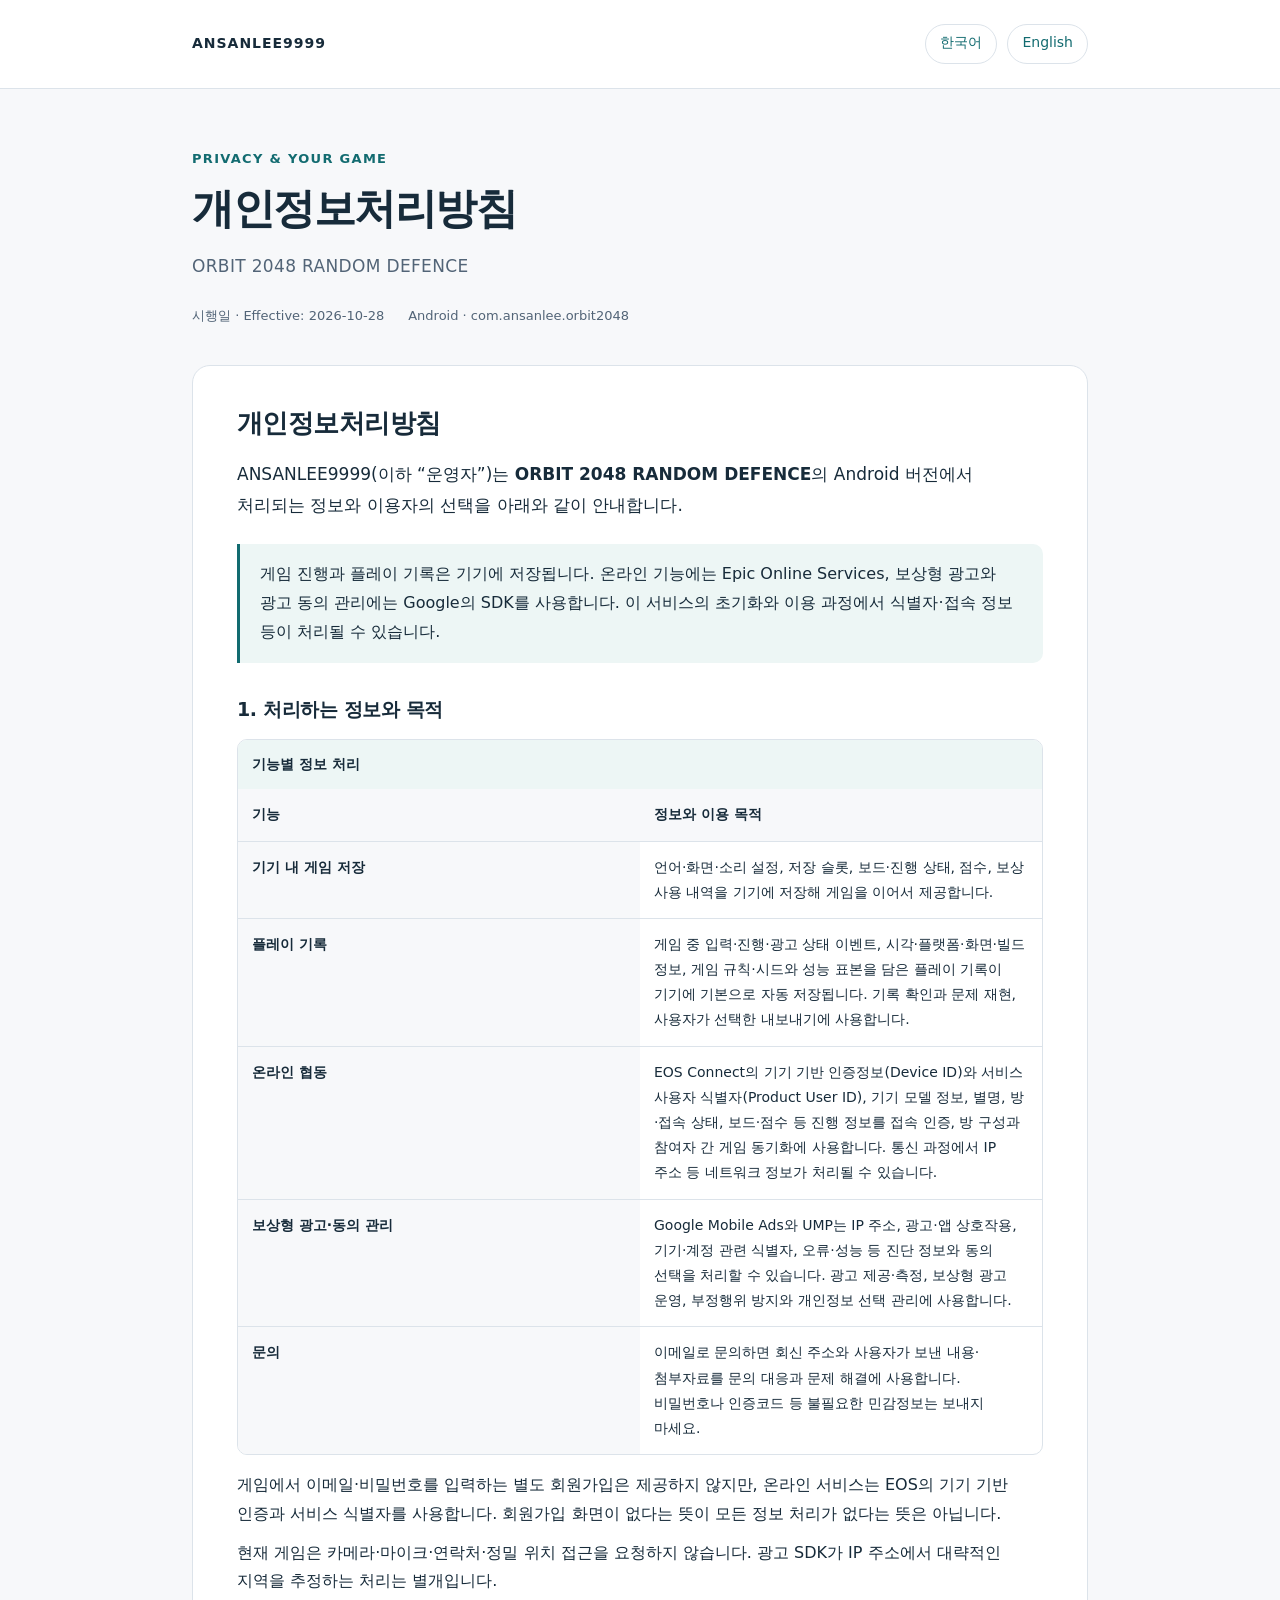
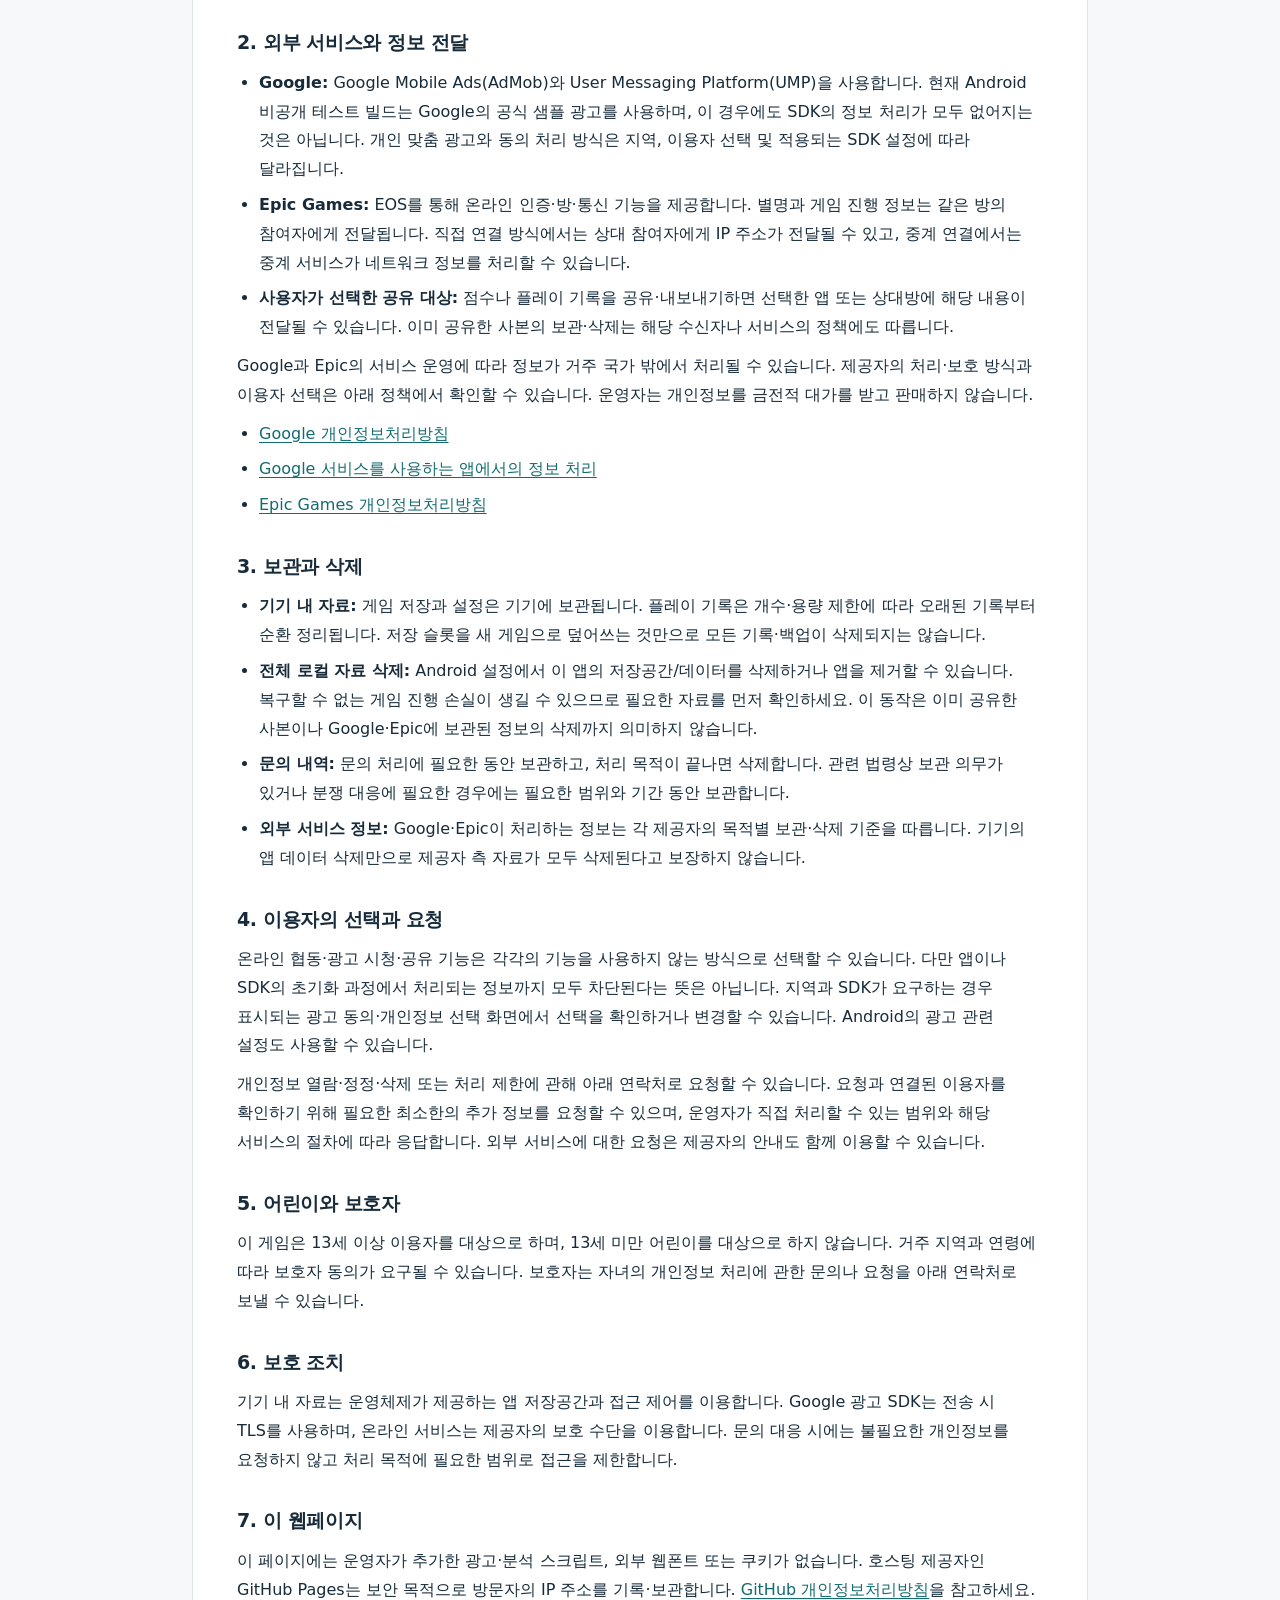
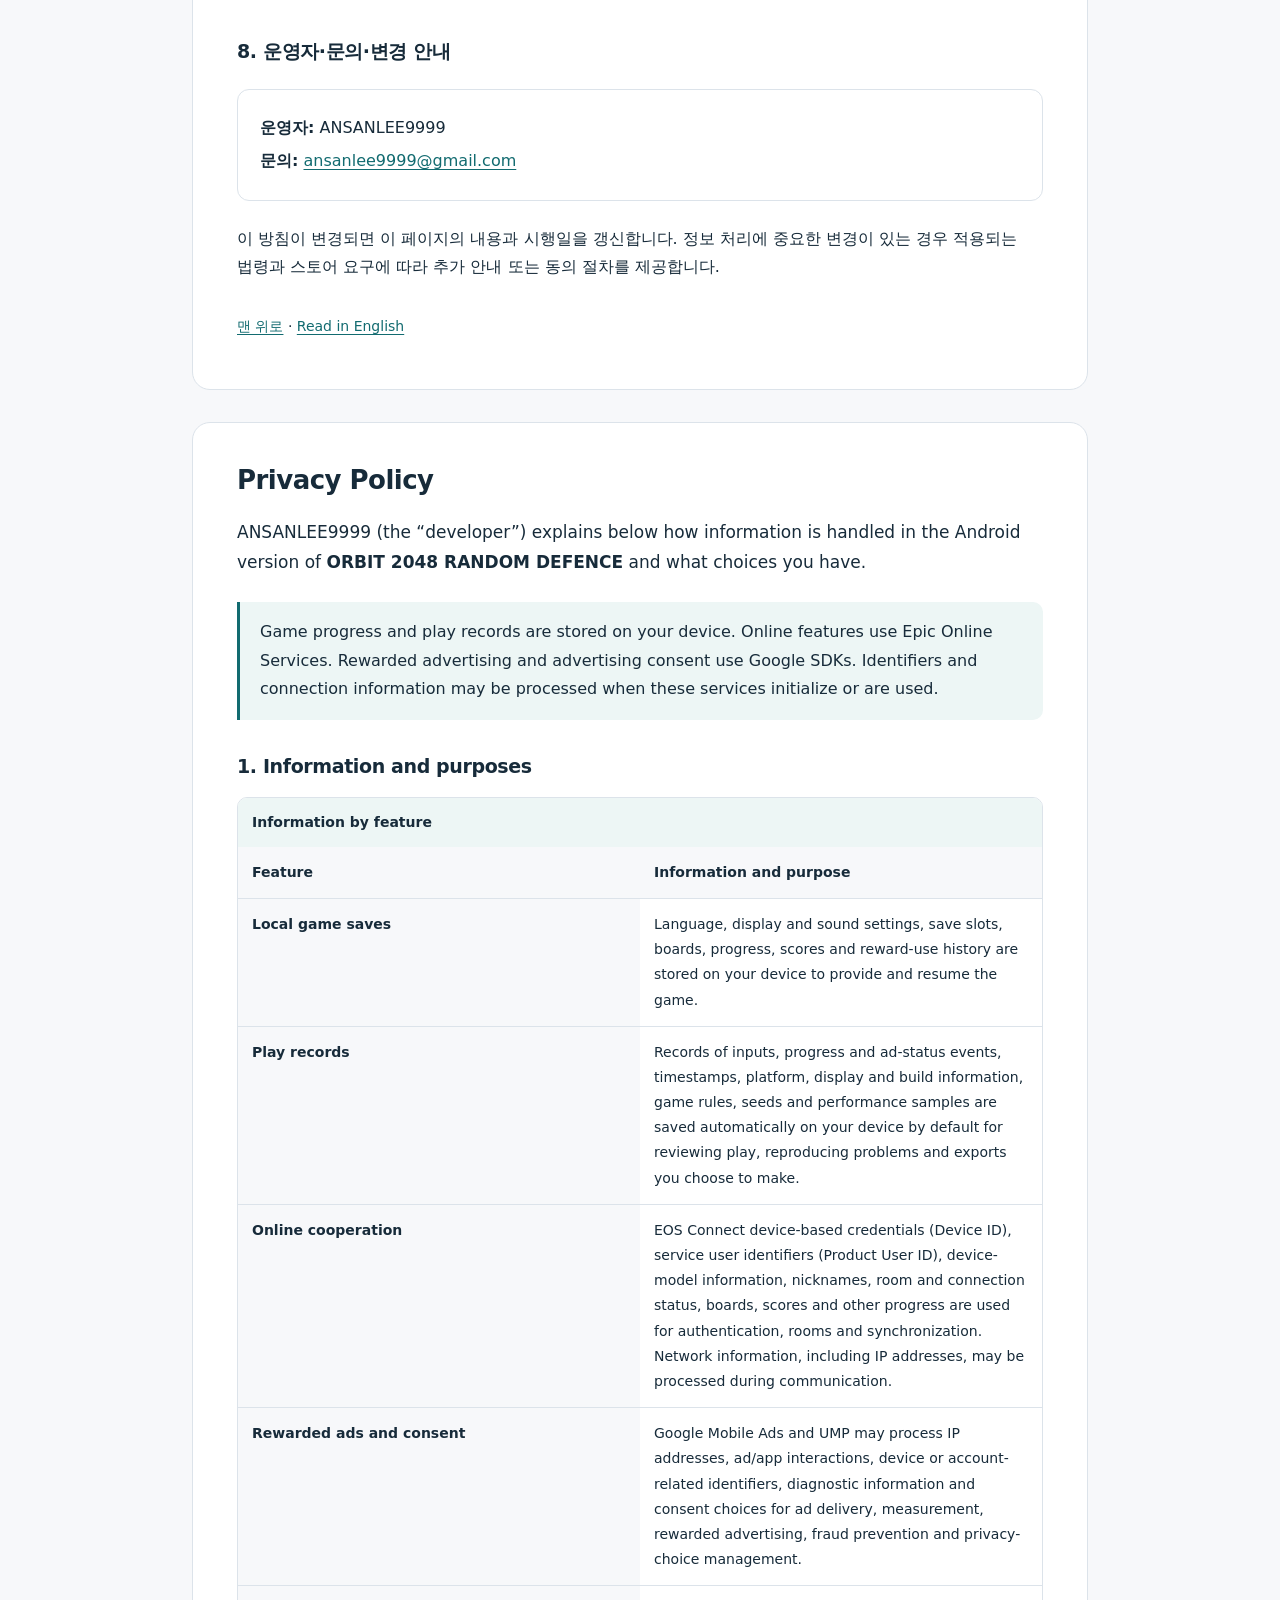
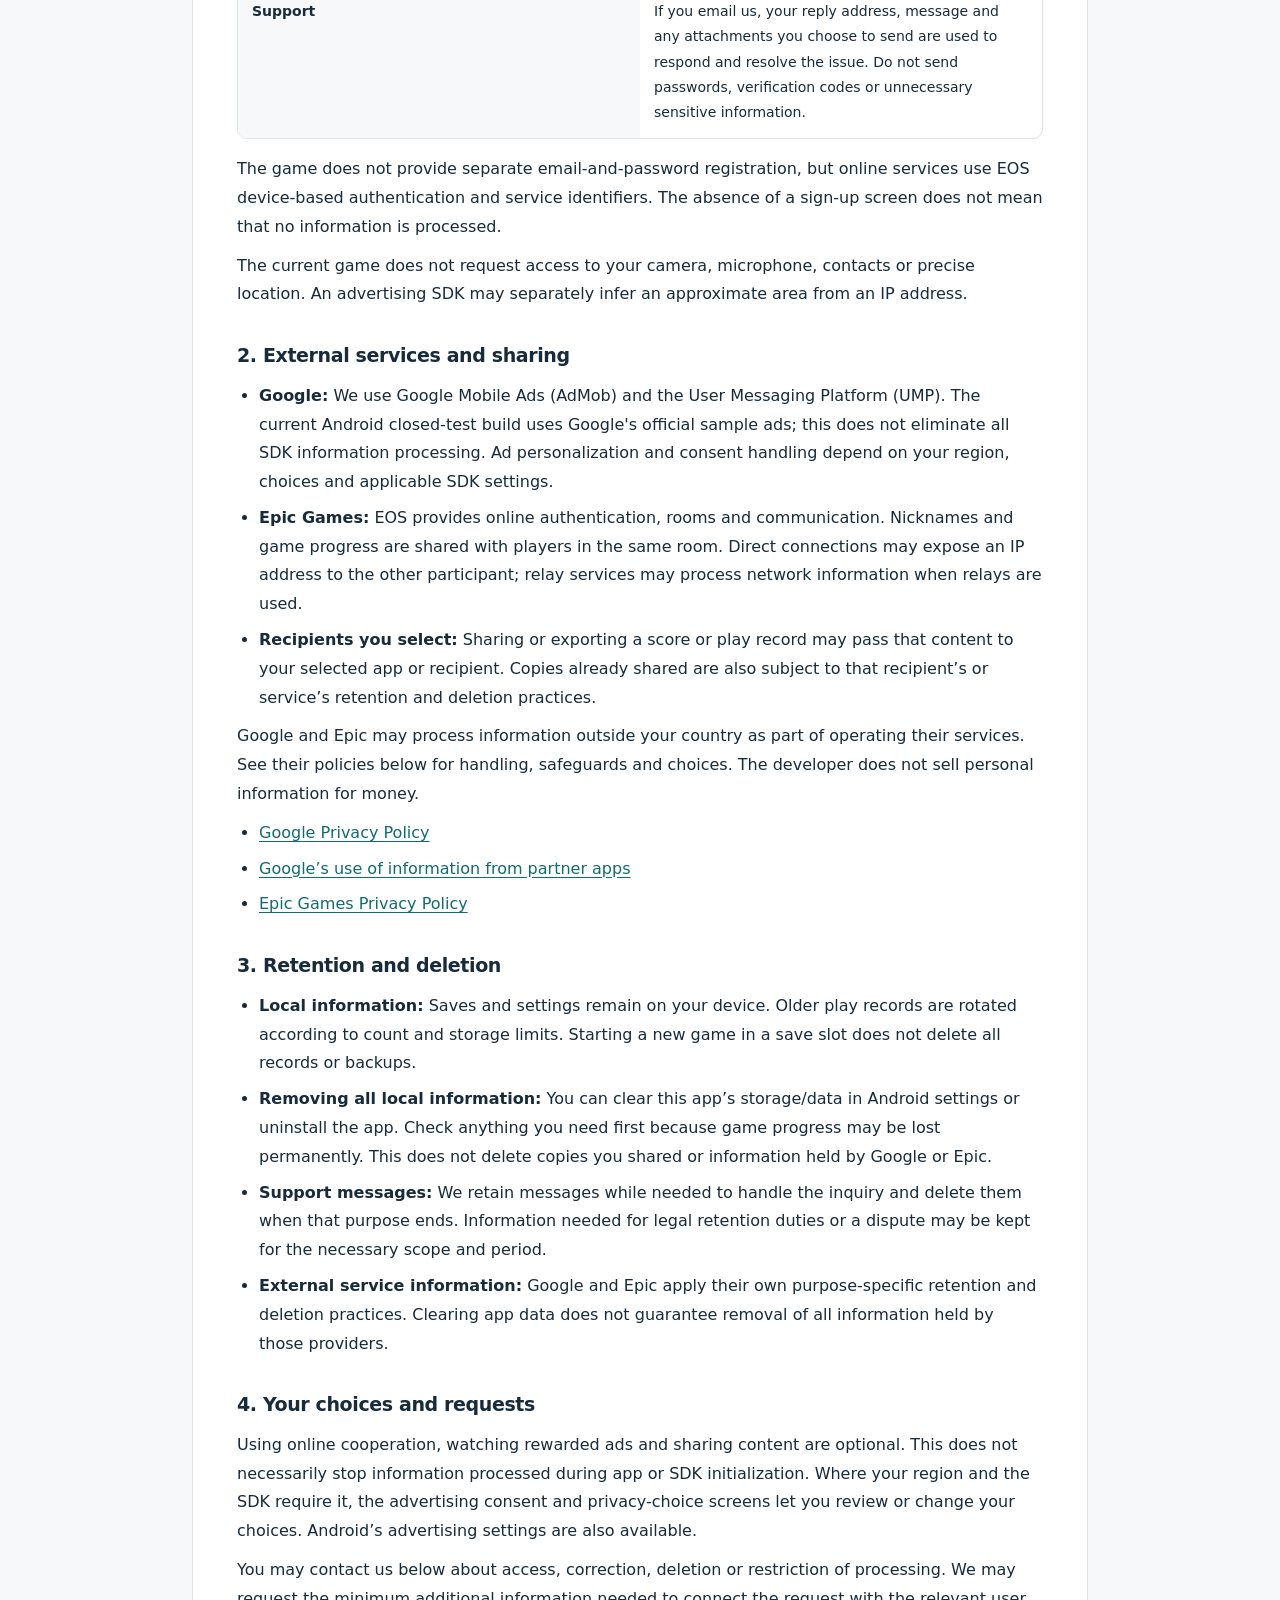
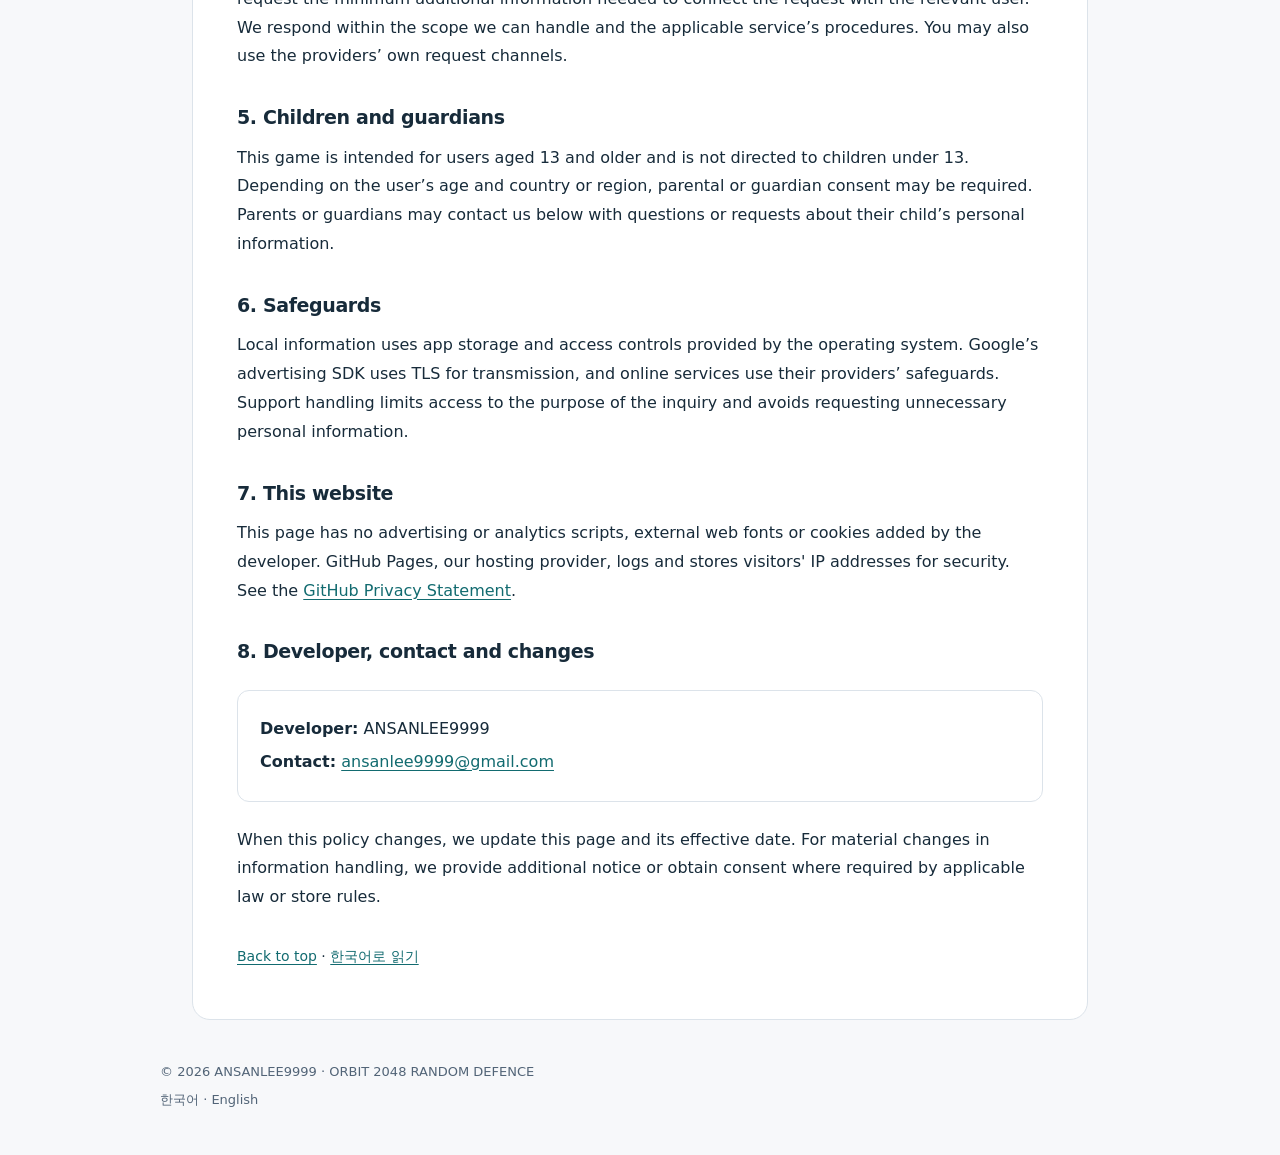
==== index.html @ 397f4a99 "Publish ORBIT 2048 privacy policy for ages 13+ Add Korean and English privacy policy, responsive sty" ====
<!doctype html>
<html lang="ko">
<head>
  <meta charset="utf-8">
  <meta name="viewport" content="width=device-width,initial-scale=1">
  <meta name="description" content="ORBIT 2048 RANDOM DEFENCE 개인정보처리방침 / Privacy Policy">
  <meta name="color-scheme" content="light dark">
  <title>ORBIT 2048 · 개인정보처리방침 / Privacy Policy</title>
  <link rel="stylesheet" href="styles.css">
</head>
<body id="top">
  <a class="skip-link" href="#ko">본문으로 이동 · Skip to policy</a>
  <header class="masthead">
    <div class="wrap brand-row">
      <a class="brand" href="#top">ANSANLEE9999</a>
      <nav class="language-nav" aria-label="언어 · Language">
        <a href="#ko" lang="ko">한국어</a>
        <a href="#en" lang="en">English</a>
      </nav>
    </div>
  </header>
  <main class="wrap">
    <div class="hero">
      <p class="eyebrow">Privacy &amp; your game</p>
      <h1>개인정보처리방침</h1>
      <p class="app-name">ORBIT 2048 RANDOM DEFENCE</p>
      <div class="meta"><span>시행일 · Effective: 2026-10-28</span><span>Android · com.ansanlee.orbit2048</span></div>
    </div>

<article class="policy" id="ko" lang="ko" aria-labelledby="ko-title">
      <h2 id="ko-title">개인정보처리방침</h2>
      <p class="intro">ANSANLEE9999(이하 “운영자”)는 <strong>ORBIT 2048 RANDOM DEFENCE</strong>의 Android 버전에서 처리되는 정보와 이용자의 선택을 아래와 같이 안내합니다.</p>
      <div class="summary"><p>게임 진행과 플레이 기록은 기기에 저장됩니다. 온라인 기능에는 Epic Online Services, 보상형 광고와 광고 동의 관리에는 Google의 SDK를 사용합니다. 이 서비스의 초기화와 이용 과정에서 식별자·접속 정보 등이 처리될 수 있습니다.</p></div>

      <section class="section" aria-labelledby="ko-collect">
        <h3 id="ko-collect">1. 처리하는 정보와 목적</h3>
        <div class="table-wrap"><table>
          <caption>기능별 정보 처리</caption>
          <thead><tr><th scope="col">기능</th><th scope="col">정보와 이용 목적</th></tr></thead>
          <tbody>
            <tr><th scope="row">기기 내 게임 저장</th><td>언어·화면·소리 설정, 저장 슬롯, 보드·진행 상태, 점수, 보상 사용 내역을 기기에 저장해 게임을 이어서 제공합니다.</td></tr>
            <tr><th scope="row">플레이 기록</th><td>게임 중 입력·진행·광고 상태 이벤트, 시각·플랫폼·화면·빌드 정보, 게임 규칙·시드와 성능 표본을 담은 플레이 기록이 기기에 기본으로 자동 저장됩니다. 기록 확인과 문제 재현, 사용자가 선택한 내보내기에 사용합니다.</td></tr>
            <tr><th scope="row">온라인 협동</th><td>EOS Connect의 기기 기반 인증정보(Device ID)와 서비스 사용자 식별자(Product User ID), 기기 모델 정보, 별명, 방·접속 상태, 보드·점수 등 진행 정보를 접속 인증, 방 구성과 참여자 간 게임 동기화에 사용합니다. 통신 과정에서 IP 주소 등 네트워크 정보가 처리될 수 있습니다.</td></tr>
            <tr><th scope="row">보상형 광고·동의 관리</th><td>Google Mobile Ads와 UMP는 IP 주소, 광고·앱 상호작용, 기기·계정 관련 식별자, 오류·성능 등 진단 정보와 동의 선택을 처리할 수 있습니다. 광고 제공·측정, 보상형 광고 운영, 부정행위 방지와 개인정보 선택 관리에 사용합니다.</td></tr>
            <tr><th scope="row">문의</th><td>이메일로 문의하면 회신 주소와 사용자가 보낸 내용·첨부자료를 문의 대응과 문제 해결에 사용합니다. 비밀번호나 인증코드 등 불필요한 민감정보는 보내지 마세요.</td></tr>
          </tbody>
        </table></div>
        <p>게임에서 이메일·비밀번호를 입력하는 별도 회원가입은 제공하지 않지만, 온라인 서비스는 EOS의 기기 기반 인증과 서비스 식별자를 사용합니다. 회원가입 화면이 없다는 뜻이 모든 정보 처리가 없다는 뜻은 아닙니다.</p>
        <p>현재 게임은 카메라·마이크·연락처·정밀 위치 접근을 요청하지 않습니다. 광고 SDK가 IP 주소에서 대략적인 지역을 추정하는 처리는 별개입니다.</p>
      </section>

      <section class="section" aria-labelledby="ko-sharing">
        <h3 id="ko-sharing">2. 외부 서비스와 정보 전달</h3>
        <ul>
          <li><strong>Google:</strong> Google Mobile Ads(AdMob)와 User Messaging Platform(UMP)을 사용합니다. 현재 Android 비공개 테스트 빌드는 Google의 공식 샘플 광고를 사용하며, 이 경우에도 SDK의 정보 처리가 모두 없어지는 것은 아닙니다. 개인 맞춤 광고와 동의 처리 방식은 지역, 이용자 선택 및 적용되는 SDK 설정에 따라 달라집니다.</li>
          <li><strong>Epic Games:</strong> EOS를 통해 온라인 인증·방·통신 기능을 제공합니다. 별명과 게임 진행 정보는 같은 방의 참여자에게 전달됩니다. 직접 연결 방식에서는 상대 참여자에게 IP 주소가 전달될 수 있고, 중계 연결에서는 중계 서비스가 네트워크 정보를 처리할 수 있습니다.</li>
          <li><strong>사용자가 선택한 공유 대상:</strong> 점수나 플레이 기록을 공유·내보내기하면 선택한 앱 또는 상대방에 해당 내용이 전달될 수 있습니다. 이미 공유한 사본의 보관·삭제는 해당 수신자나 서비스의 정책에도 따릅니다.</li>
        </ul>
        <p>Google과 Epic의 서비스 운영에 따라 정보가 거주 국가 밖에서 처리될 수 있습니다. 제공자의 처리·보호 방식과 이용자 선택은 아래 정책에서 확인할 수 있습니다. 운영자는 개인정보를 금전적 대가를 받고 판매하지 않습니다.</p>
        <ul class="provider-links">
          <li><a href="https://policies.google.com/privacy">Google 개인정보처리방침</a></li>
          <li><a href="https://policies.google.com/technologies/partner-sites">Google 서비스를 사용하는 앱에서의 정보 처리</a></li>
          <li><a href="https://legal.epicgames.com/epicgames/privacy-policy">Epic Games 개인정보처리방침</a></li>
        </ul>
      </section>

      <section class="section" aria-labelledby="ko-retention">
        <h3 id="ko-retention">3. 보관과 삭제</h3>
        <ul>
          <li><strong>기기 내 자료:</strong> 게임 저장과 설정은 기기에 보관됩니다. 플레이 기록은 개수·용량 제한에 따라 오래된 기록부터 순환 정리됩니다. 저장 슬롯을 새 게임으로 덮어쓰는 것만으로 모든 기록·백업이 삭제되지는 않습니다.</li>
          <li><strong>전체 로컬 자료 삭제:</strong> Android 설정에서 이 앱의 저장공간/데이터를 삭제하거나 앱을 제거할 수 있습니다. 복구할 수 없는 게임 진행 손실이 생길 수 있으므로 필요한 자료를 먼저 확인하세요. 이 동작은 이미 공유한 사본이나 Google·Epic에 보관된 정보의 삭제까지 의미하지 않습니다.</li>
          <li><strong>문의 내역:</strong> 문의 처리에 필요한 동안 보관하고, 처리 목적이 끝나면 삭제합니다. 관련 법령상 보관 의무가 있거나 분쟁 대응에 필요한 경우에는 필요한 범위와 기간 동안 보관합니다.</li>
          <li><strong>외부 서비스 정보:</strong> Google·Epic이 처리하는 정보는 각 제공자의 목적별 보관·삭제 기준을 따릅니다. 기기의 앱 데이터 삭제만으로 제공자 측 자료가 모두 삭제된다고 보장하지 않습니다.</li>
        </ul>
      </section>

      <section class="section" aria-labelledby="ko-choices">
        <h3 id="ko-choices">4. 이용자의 선택과 요청</h3>
        <p>온라인 협동·광고 시청·공유 기능은 각각의 기능을 사용하지 않는 방식으로 선택할 수 있습니다. 다만 앱이나 SDK의 초기화 과정에서 처리되는 정보까지 모두 차단된다는 뜻은 아닙니다. 지역과 SDK가 요구하는 경우 표시되는 광고 동의·개인정보 선택 화면에서 선택을 확인하거나 변경할 수 있습니다. Android의 광고 관련 설정도 사용할 수 있습니다.</p>
        <p>개인정보 열람·정정·삭제 또는 처리 제한에 관해 아래 연락처로 요청할 수 있습니다. 요청과 연결된 이용자를 확인하기 위해 필요한 최소한의 추가 정보를 요청할 수 있으며, 운영자가 직접 처리할 수 있는 범위와 해당 서비스의 절차에 따라 응답합니다. 외부 서비스에 대한 요청은 제공자의 안내도 함께 이용할 수 있습니다.</p>
      </section>

      <section class="section" aria-labelledby="ko-children">
        <h3 id="ko-children">5. 어린이와 보호자</h3>
        <p>이 게임은 13세 이상 이용자를 대상으로 하며, 13세 미만 어린이를 대상으로 하지 않습니다. 거주 지역과 연령에 따라 보호자 동의가 요구될 수 있습니다. 보호자는 자녀의 개인정보 처리에 관한 문의나 요청을 아래 연락처로 보낼 수 있습니다.</p>
      </section>

      <section class="section" aria-labelledby="ko-security">
        <h3 id="ko-security">6. 보호 조치</h3>
        <p>기기 내 자료는 운영체제가 제공하는 앱 저장공간과 접근 제어를 이용합니다. Google 광고 SDK는 전송 시 TLS를 사용하며, 온라인 서비스는 제공자의 보호 수단을 이용합니다. 문의 대응 시에는 불필요한 개인정보를 요청하지 않고 처리 목적에 필요한 범위로 접근을 제한합니다.</p>
      </section>

      <section class="section" aria-labelledby="ko-web">
        <h3 id="ko-web">7. 이 웹페이지</h3>
        <p>이 페이지에는 운영자가 추가한 광고·분석 스크립트, 외부 웹폰트 또는 쿠키가 없습니다. 호스팅 제공자인 GitHub Pages는 보안 목적으로 방문자의 IP 주소를 기록·보관합니다. <a href="https://docs.github.com/en/site-policy/privacy-policies/github-general-privacy-statement">GitHub 개인정보처리방침</a>을 참고하세요.</p>
      </section>

      <section class="section" aria-labelledby="ko-contact">
        <h3 id="ko-contact">8. 운영자·문의·변경 안내</h3>
        <div class="contact"><p><strong>운영자:</strong> ANSANLEE9999</p><p><strong>문의:</strong> <a href="mailto:ansanlee9999@gmail.com">ansanlee9999@gmail.com</a></p></div>
        <p>이 방침이 변경되면 이 페이지의 내용과 시행일을 갱신합니다. 정보 처리에 중요한 변경이 있는 경우 적용되는 법령과 스토어 요구에 따라 추가 안내 또는 동의 절차를 제공합니다.</p>
      </section>
      <p class="back-top"><a href="#top">맨 위로</a> · <a href="#en" lang="en">Read in English</a></p>
    </article>

    <article class="policy" id="en" lang="en" aria-labelledby="en-title">
      <h2 id="en-title">Privacy Policy</h2>
      <p class="intro">ANSANLEE9999 (the “developer”) explains below how information is handled in the Android version of <strong>ORBIT 2048 RANDOM DEFENCE</strong> and what choices you have.</p>
      <div class="summary"><p>Game progress and play records are stored on your device. Online features use Epic Online Services. Rewarded advertising and advertising consent use Google SDKs. Identifiers and connection information may be processed when these services initialize or are used.</p></div>

      <section class="section" aria-labelledby="en-collect">
        <h3 id="en-collect">1. Information and purposes</h3>
        <div class="table-wrap"><table>
          <caption>Information by feature</caption>
          <thead><tr><th scope="col">Feature</th><th scope="col">Information and purpose</th></tr></thead>
          <tbody>
            <tr><th scope="row">Local game saves</th><td>Language, display and sound settings, save slots, boards, progress, scores and reward-use history are stored on your device to provide and resume the game.</td></tr>
            <tr><th scope="row">Play records</th><td>Records of inputs, progress and ad-status events, timestamps, platform, display and build information, game rules, seeds and performance samples are saved automatically on your device by default for reviewing play, reproducing problems and exports you choose to make.</td></tr>
            <tr><th scope="row">Online cooperation</th><td>EOS Connect device-based credentials (Device ID), service user identifiers (Product User ID), device-model information, nicknames, room and connection status, boards, scores and other progress are used for authentication, rooms and synchronization. Network information, including IP addresses, may be processed during communication.</td></tr>
            <tr><th scope="row">Rewarded ads and consent</th><td>Google Mobile Ads and UMP may process IP addresses, ad/app interactions, device or account-related identifiers, diagnostic information and consent choices for ad delivery, measurement, rewarded advertising, fraud prevention and privacy-choice management.</td></tr>
            <tr><th scope="row">Support</th><td>If you email us, your reply address, message and any attachments you choose to send are used to respond and resolve the issue. Do not send passwords, verification codes or unnecessary sensitive information.</td></tr>
          </tbody>
        </table></div>
        <p>The game does not provide separate email-and-password registration, but online services use EOS device-based authentication and service identifiers. The absence of a sign-up screen does not mean that no information is processed.</p>
        <p>The current game does not request access to your camera, microphone, contacts or precise location. An advertising SDK may separately infer an approximate area from an IP address.</p>
      </section>

      <section class="section" aria-labelledby="en-sharing">
        <h3 id="en-sharing">2. External services and sharing</h3>
        <ul>
          <li><strong>Google:</strong> We use Google Mobile Ads (AdMob) and the User Messaging Platform (UMP). The current Android closed-test build uses Google's official sample ads; this does not eliminate all SDK information processing. Ad personalization and consent handling depend on your region, choices and applicable SDK settings.</li>
          <li><strong>Epic Games:</strong> EOS provides online authentication, rooms and communication. Nicknames and game progress are shared with players in the same room. Direct connections may expose an IP address to the other participant; relay services may process network information when relays are used.</li>
          <li><strong>Recipients you select:</strong> Sharing or exporting a score or play record may pass that content to your selected app or recipient. Copies already shared are also subject to that recipient’s or service’s retention and deletion practices.</li>
        </ul>
        <p>Google and Epic may process information outside your country as part of operating their services. See their policies below for handling, safeguards and choices. The developer does not sell personal information for money.</p>
        <ul class="provider-links">
          <li><a href="https://policies.google.com/privacy">Google Privacy Policy</a></li>
          <li><a href="https://policies.google.com/technologies/partner-sites">Google’s use of information from partner apps</a></li>
          <li><a href="https://legal.epicgames.com/epicgames/privacy-policy">Epic Games Privacy Policy</a></li>
        </ul>
      </section>

      <section class="section" aria-labelledby="en-retention">
        <h3 id="en-retention">3. Retention and deletion</h3>
        <ul>
          <li><strong>Local information:</strong> Saves and settings remain on your device. Older play records are rotated according to count and storage limits. Starting a new game in a save slot does not delete all records or backups.</li>
          <li><strong>Removing all local information:</strong> You can clear this app’s storage/data in Android settings or uninstall the app. Check anything you need first because game progress may be lost permanently. This does not delete copies you shared or information held by Google or Epic.</li>
          <li><strong>Support messages:</strong> We retain messages while needed to handle the inquiry and delete them when that purpose ends. Information needed for legal retention duties or a dispute may be kept for the necessary scope and period.</li>
          <li><strong>External service information:</strong> Google and Epic apply their own purpose-specific retention and deletion practices. Clearing app data does not guarantee removal of all information held by those providers.</li>
        </ul>
      </section>

      <section class="section" aria-labelledby="en-choices">
        <h3 id="en-choices">4. Your choices and requests</h3>
        <p>Using online cooperation, watching rewarded ads and sharing content are optional. This does not necessarily stop information processed during app or SDK initialization. Where your region and the SDK require it, the advertising consent and privacy-choice screens let you review or change your choices. Android’s advertising settings are also available.</p>
        <p>You may contact us below about access, correction, deletion or restriction of processing. We may request the minimum additional information needed to connect the request with the relevant user. We respond within the scope we can handle and the applicable service’s procedures. You may also use the providers’ own request channels.</p>
      </section>

      <section class="section" aria-labelledby="en-children">
        <h3 id="en-children">5. Children and guardians</h3>
        <p>This game is intended for users aged 13 and older and is not directed to children under 13. Depending on the user’s age and country or region, parental or guardian consent may be required. Parents or guardians may contact us below with questions or requests about their child’s personal information.</p>
      </section>

      <section class="section" aria-labelledby="en-security">
        <h3 id="en-security">6. Safeguards</h3>
        <p>Local information uses app storage and access controls provided by the operating system. Google’s advertising SDK uses TLS for transmission, and online services use their providers’ safeguards. Support handling limits access to the purpose of the inquiry and avoids requesting unnecessary personal information.</p>
      </section>

      <section class="section" aria-labelledby="en-web">
        <h3 id="en-web">7. This website</h3>
        <p>This page has no advertising or analytics scripts, external web fonts or cookies added by the developer. GitHub Pages, our hosting provider, logs and stores visitors' IP addresses for security. See the <a href="https://docs.github.com/en/site-policy/privacy-policies/github-general-privacy-statement">GitHub Privacy Statement</a>.</p>
      </section>

      <section class="section" aria-labelledby="en-contact">
        <h3 id="en-contact">8. Developer, contact and changes</h3>
        <div class="contact"><p><strong>Developer:</strong> ANSANLEE9999</p><p><strong>Contact:</strong> <a href="mailto:ansanlee9999@gmail.com">ansanlee9999@gmail.com</a></p></div>
        <p>When this policy changes, we update this page and its effective date. For material changes in information handling, we provide additional notice or obtain consent where required by applicable law or store rules.</p>
      </section>
      <p class="back-top"><a href="#top">Back to top</a> · <a href="#ko" lang="ko">한국어로 읽기</a></p>
    </article>
  </main>
  <footer class="wrap footer"><p>© 2026 ANSANLEE9999 · ORBIT 2048 RANDOM DEFENCE</p><p>한국어 · English</p></footer>
</body>
</html>
---- styles.css ----
:root{color-scheme:light dark;--paper:#f7f8fa;--surface:#fff;--ink:#172b3a;--muted:#526477;--line:#dce3ea;--accent:#126b70;--tint:#edf6f5;--draft:#fff4d7;--draft-ink:#684800}
*{box-sizing:border-box}
html{scroll-behavior:smooth;scroll-padding-top:24px}
body{margin:0;background:var(--paper);color:var(--ink);font:16px/1.8 system-ui,-apple-system,BlinkMacSystemFont,"Segoe UI","Malgun Gothic",sans-serif;word-break:keep-all;overflow-wrap:anywhere}
a{color:var(--accent);text-underline-offset:3px}
a:hover{text-decoration-thickness:2px}
a:focus-visible,summary:focus-visible{outline:3px solid var(--accent);outline-offset:5px;border-radius:3px}
.skip-link{position:absolute;left:16px;top:-100px;padding:10px 16px;background:var(--surface);z-index:2}
.skip-link:focus{top:16px}
.wrap{max-width:960px;margin:auto;padding:0 32px}
.masthead{border-bottom:1px solid var(--line);background:var(--surface)}
.brand-row{display:flex;justify-content:space-between;align-items:center;gap:24px;padding-top:24px;padding-bottom:24px}
.brand{color:var(--ink);font-weight:750;letter-spacing:.07em;font-size:14px;text-decoration:none}
.language-nav{display:flex;gap:10px;flex-wrap:wrap}
.language-nav a{border:1px solid var(--line);border-radius:999px;padding:5px 14px;min-height:40px;text-decoration:none;font-size:14px}
.language-nav a:hover{background:var(--tint)}
.hero{padding:58px 0 38px}
.eyebrow{font-size:13px;font-weight:700;letter-spacing:.1em;color:var(--accent);margin:0 0 12px;text-transform:uppercase}
h1{font-size:clamp(27px,4vw,42px);line-height:1.3;letter-spacing:-.035em;margin:0 0 14px}
.app-name{font-size:17px;letter-spacing:.02em;color:var(--muted);margin:0}
.meta{display:flex;flex-wrap:wrap;gap:6px 24px;color:var(--muted);font-size:13px;margin-top:22px}
.draft{border:1px solid #e4c680;background:var(--draft);color:var(--draft-ink);padding:16px 20px;border-radius:10px;margin:0 0 28px}
.policy{background:var(--surface);border:1px solid var(--line);border-radius:18px;padding:40px 44px;margin-bottom:32px}
.policy>h2{font-size:26px;line-height:1.35;margin:0 0 18px;letter-spacing:-.02em}
.intro{font-size:17px;margin-bottom:24px}
.summary{background:var(--tint);border-left:3px solid var(--accent);padding:16px 20px;border-radius:0 10px 10px 0;margin:24px 0 32px}
.summary p{margin:0}
.section{margin-top:32px;scroll-margin-top:24px}
.section h3{font-size:19px;line-height:1.5;margin:0 0 12px;letter-spacing:-.02em}
p{margin:10px 0}
ul{padding-left:22px;margin:10px 0}
li+li{margin-top:7px}
.table-wrap{overflow-x:auto;border:1px solid var(--line);border-radius:10px;margin:16px 0}
table{width:100%;border-collapse:collapse;font-size:14px;text-align:left;min-width:570px}
caption{padding:12px 14px;text-align:left;font-weight:650;background:var(--tint)}
th,td{padding:13px 14px;vertical-align:top;border-top:1px solid var(--line)}
th{font-weight:650;background:var(--paper);width:22%}
thead th{border-top:0}
td ul{margin:0;padding-left:17px}
.contact{padding:20px 22px;border:1px solid var(--line);border-radius:12px;margin:24px 0}
.contact p{margin:4px 0}
.small{font-size:14px;color:var(--muted)}
.back-top{margin-top:32px;font-size:14px}
.footer{color:var(--muted);font-size:13px;padding:4px 0 40px}
.footer p{margin:4px 0}
.provider-links{padding-left:22px}
[lang=en]{word-break:normal}
@media(max-width:600px){.wrap{padding:0 18px}.brand-row{padding-top:18px;padding-bottom:18px;gap:14px}.brand{font-size:12px;letter-spacing:.03em}.language-nav{gap:6px}.language-nav a{padding:4px 11px;font-size:13px}.hero{padding:36px 0 26px}.app-name{font-size:14px}.meta{font-size:12px;gap:4px 12px}.policy{padding:26px 20px;border-radius:13px}.policy>h2{font-size:23px}.intro{font-size:16px}.section{margin-top:28px}.section h3{font-size:18px}.summary{padding:14px 16px}.table-wrap{margin-left:0;margin-right:0}.contact{padding:16px}.draft{padding:14px 16px}}
@media(prefers-color-scheme:dark){:root{--paper:#111a22;--surface:#18242e;--ink:#e6edf4;--muted:#b2c0cd;--line:#354452;--accent:#82d1cc;--tint:#1c3639;--draft:#3c311b;--draft-ink:#f6dda4}}
@media(prefers-reduced-motion:reduce){html{scroll-behavior:auto}}
@media print{body{background:#fff;color:#000}.masthead,.back-top,.draft{display:none}.wrap{max-width:none;padding:0}.hero{padding:10px 0 20px}.policy{border:0;padding:0;margin:0 0 40px;break-after:page}.section{break-inside:avoid}.table-wrap{overflow:visible}a{color:#000}.footer{padding:0}}
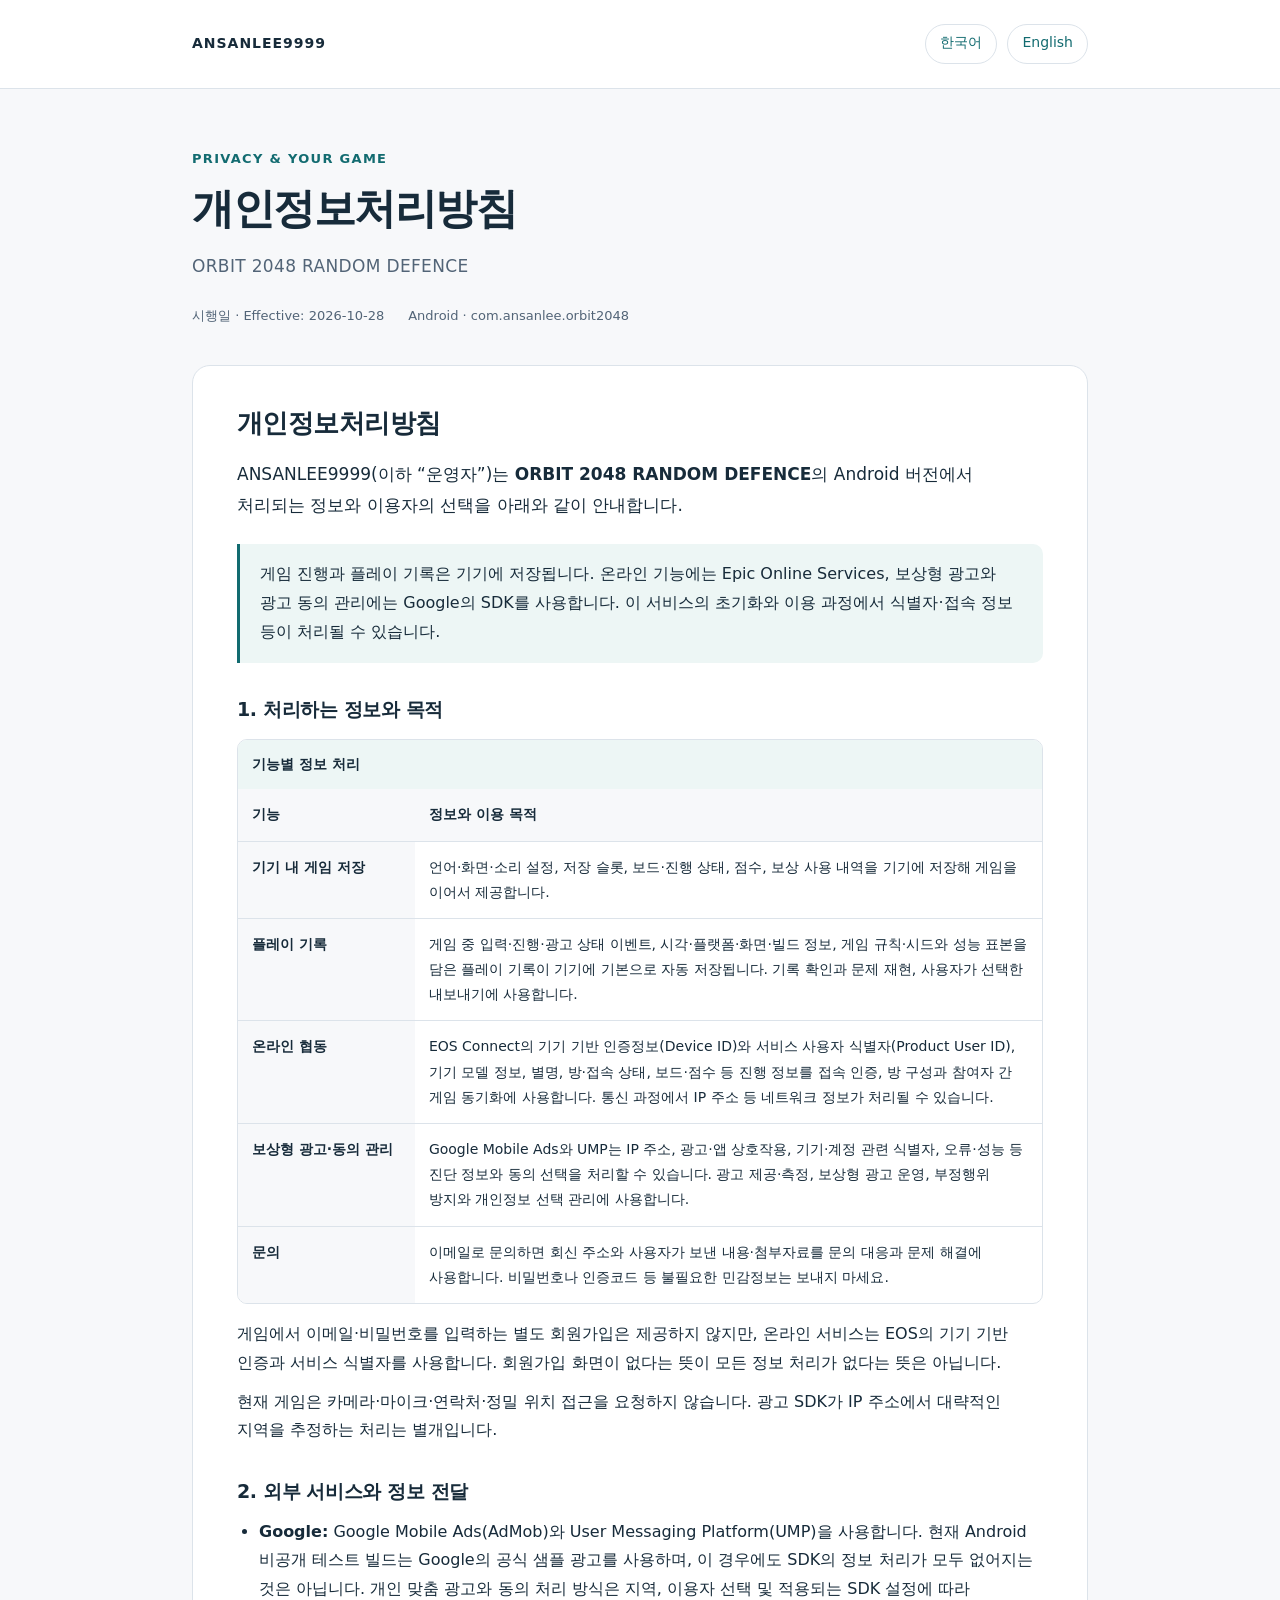
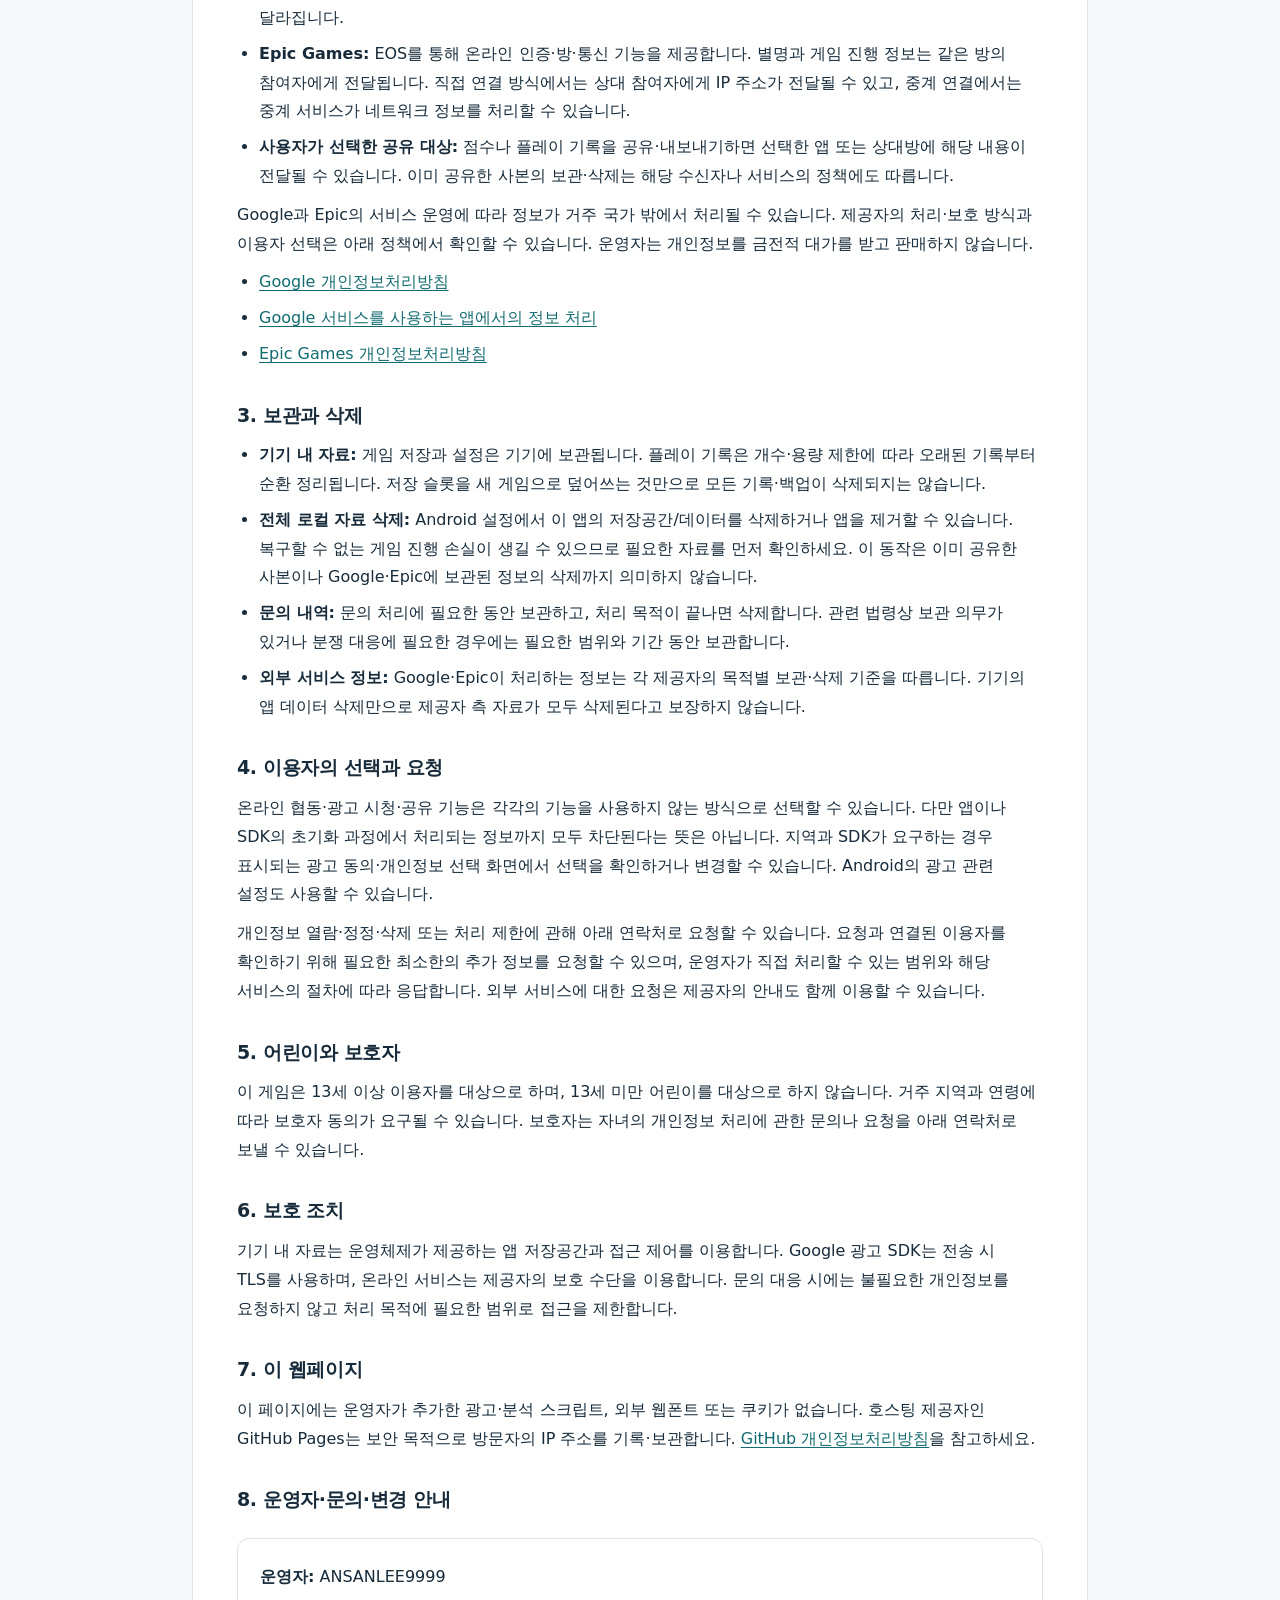
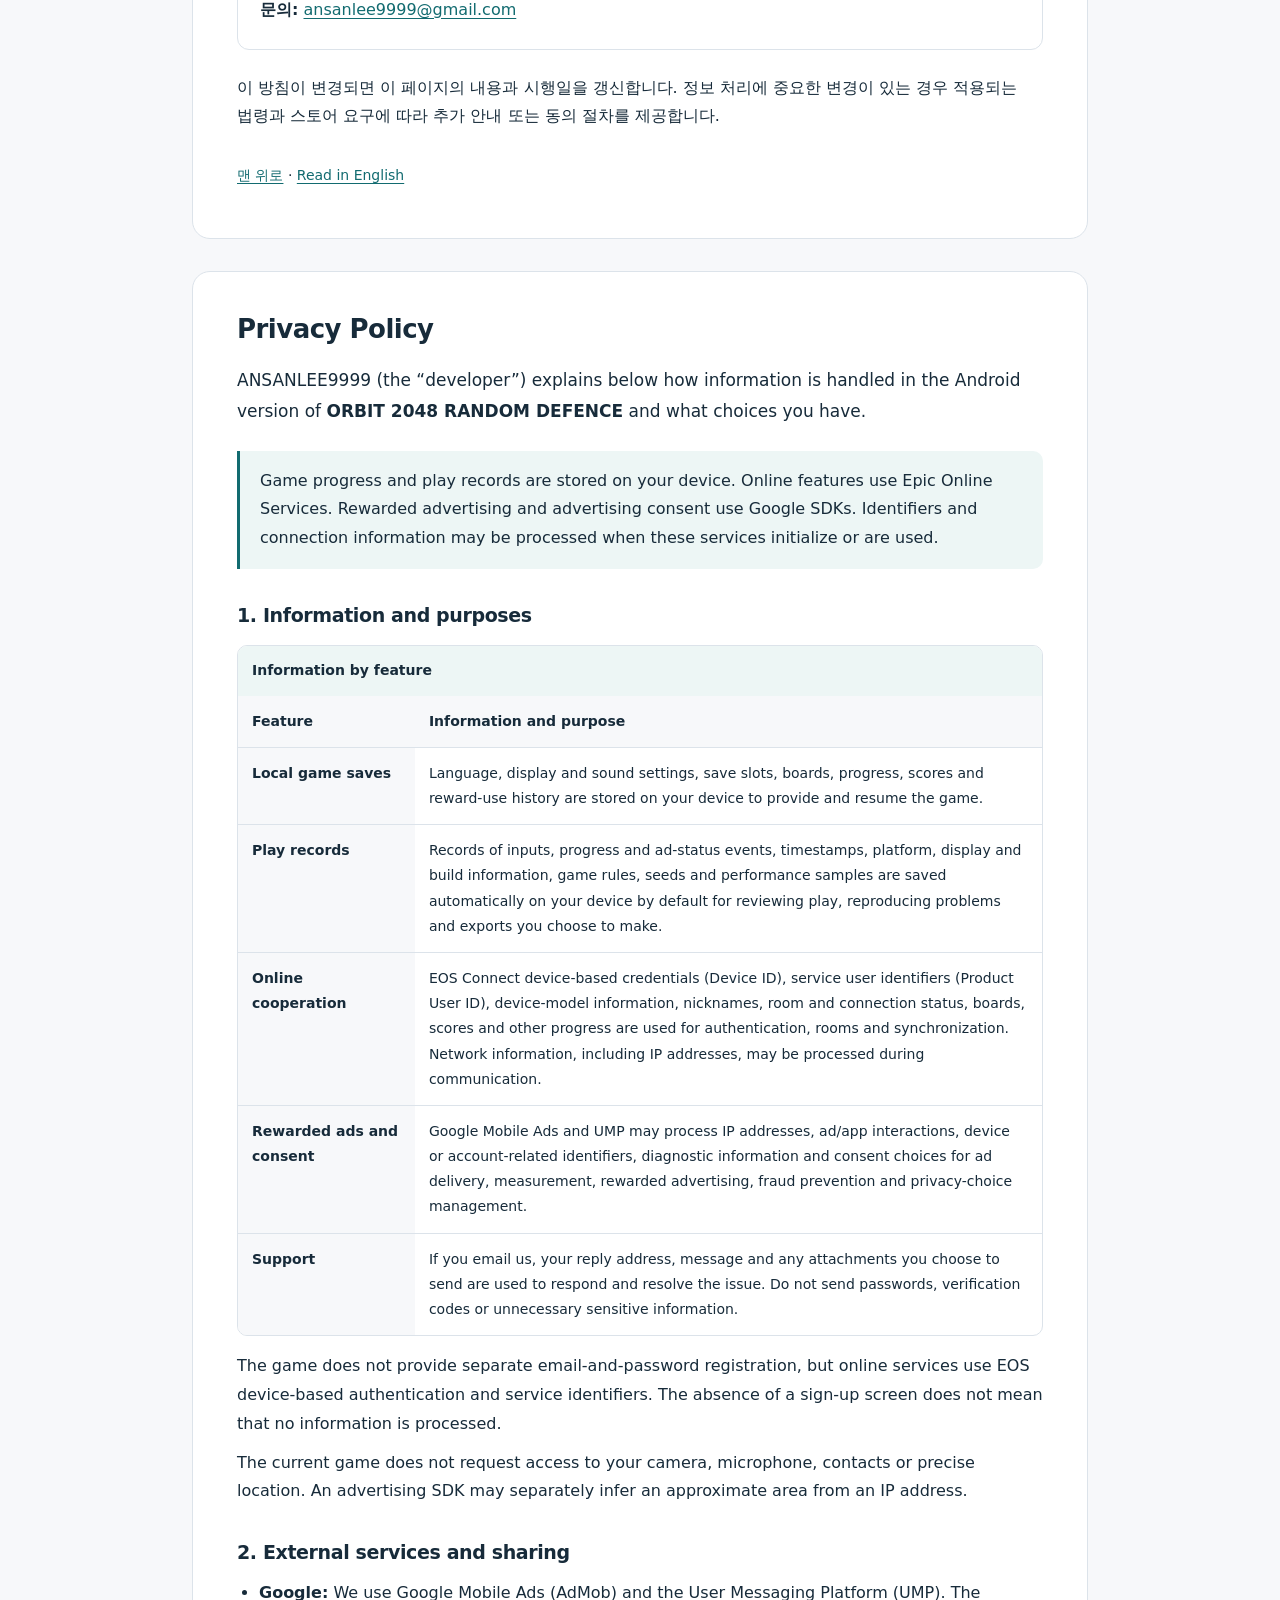
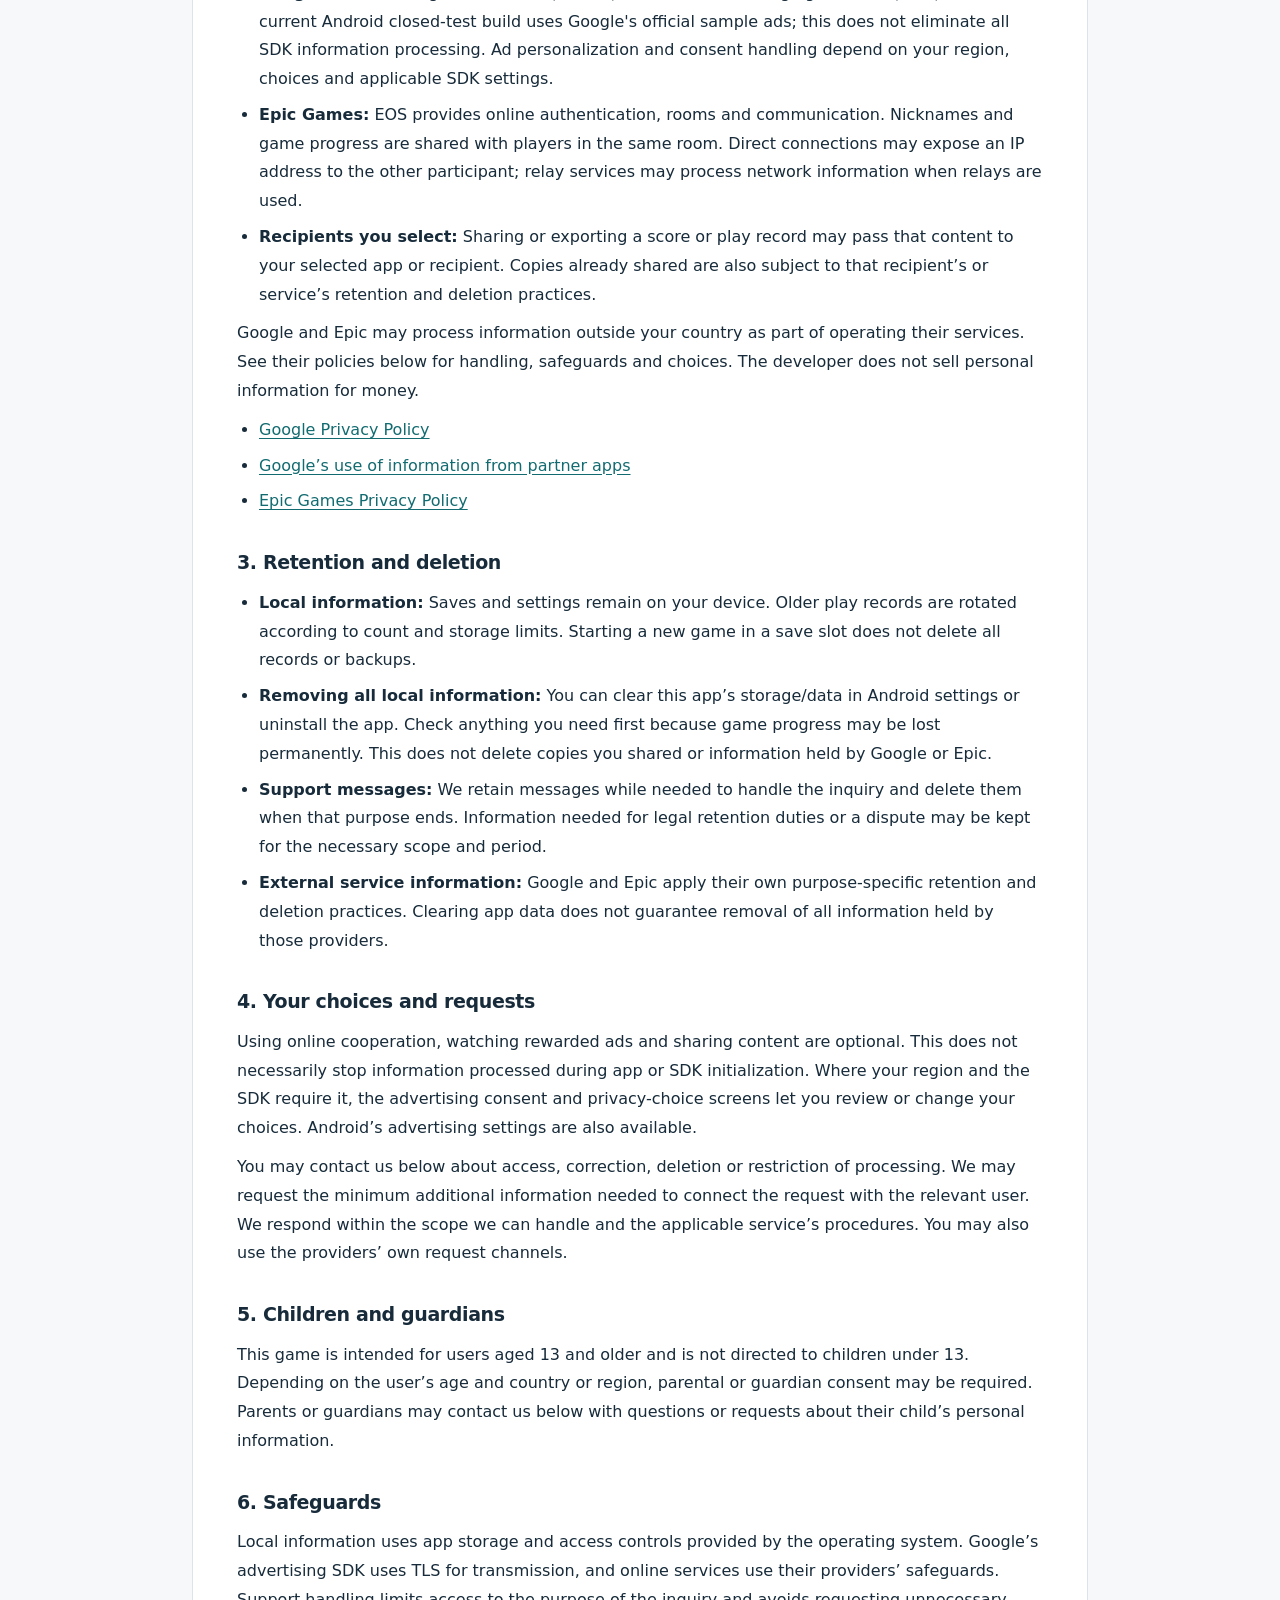
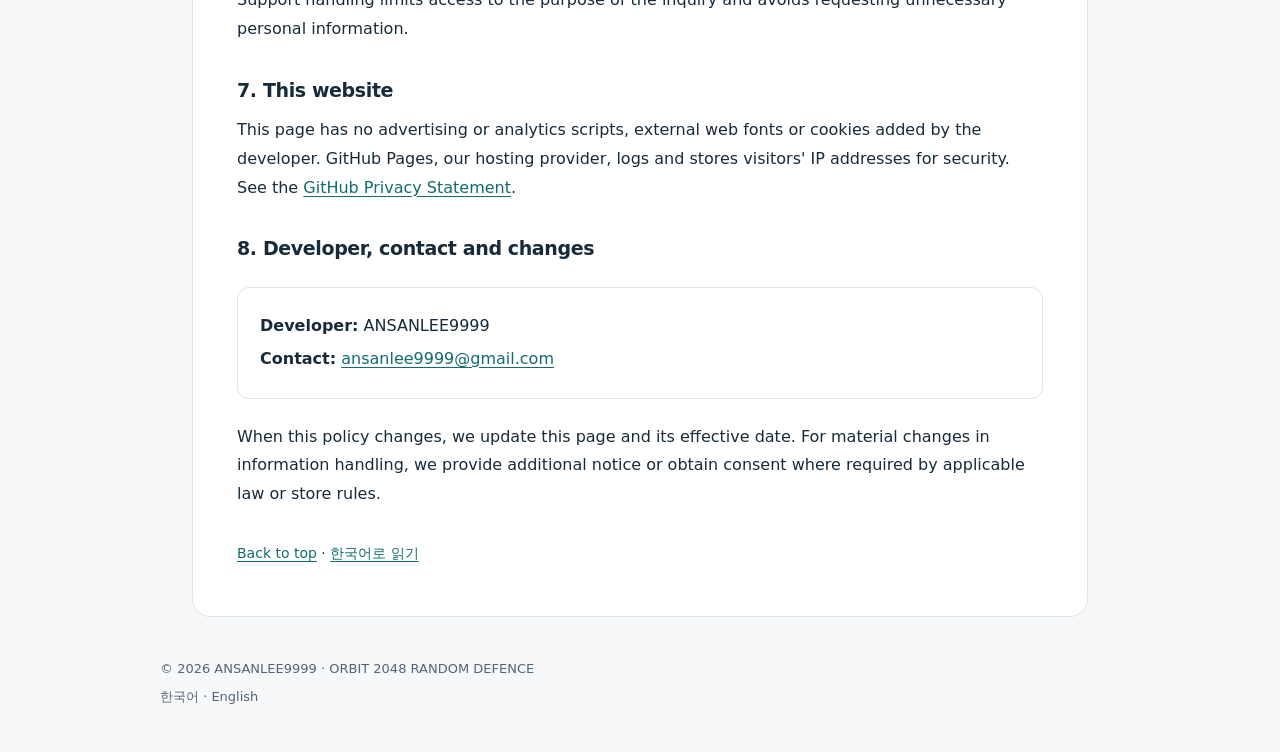
==== commit d6b101b2: "Refresh stylesheet cache for mobile privacy tables" ====
--- a/index.html
+++ b/index.html
@@ -6,7 +6,7 @@
   <meta name="description" content="ORBIT 2048 RANDOM DEFENCE 개인정보처리방침 / Privacy Policy">
   <meta name="color-scheme" content="light dark">
   <title>ORBIT 2048 · 개인정보처리방침 / Privacy Policy</title>
-  <link rel="stylesheet" href="styles.css">
+  <link rel="stylesheet" href="styles.css?v=ae823ba7">
 </head>
 <body id="top">
   <a class="skip-link" href="#ko">본문으로 이동 · Skip to policy</a>
--- a/styles.css
+++ b/styles.css
@@ -36,6 +36,7 @@
 th,td{padding:13px 14px;vertical-align:top;border-top:1px solid var(--line)}
 th{font-weight:650;background:var(--paper);width:22%}
 thead th{border-top:0}
+thead th:last-child{width:auto}
 td ul{margin:0;padding-left:17px}
 .contact{padding:20px 22px;border:1px solid var(--line);border-radius:12px;margin:24px 0}
 .contact p{margin:4px 0}
@@ -48,4 +49,5 @@
 @media(max-width:600px){.wrap{padding:0 18px}.brand-row{padding-top:18px;padding-bottom:18px;gap:14px}.brand{font-size:12px;letter-spacing:.03em}.language-nav{gap:6px}.language-nav a{padding:4px 11px;font-size:13px}.hero{padding:36px 0 26px}.app-name{font-size:14px}.meta{font-size:12px;gap:4px 12px}.policy{padding:26px 20px;border-radius:13px}.policy>h2{font-size:23px}.intro{font-size:16px}.section{margin-top:28px}.section h3{font-size:18px}.summary{padding:14px 16px}.table-wrap{margin-left:0;margin-right:0}.contact{padding:16px}.draft{padding:14px 16px}}
 @media(prefers-color-scheme:dark){:root{--paper:#111a22;--surface:#18242e;--ink:#e6edf4;--muted:#b2c0cd;--line:#354452;--accent:#82d1cc;--tint:#1c3639;--draft:#3c311b;--draft-ink:#f6dda4}}
 @media(prefers-reduced-motion:reduce){html{scroll-behavior:auto}}
+@media(max-width:600px){table{min-width:0}th{width:30%}}
 @media print{body{background:#fff;color:#000}.masthead,.back-top,.draft{display:none}.wrap{max-width:none;padding:0}.hero{padding:10px 0 20px}.policy{border:0;padding:0;margin:0 0 40px;break-after:page}.section{break-inside:avoid}.table-wrap{overflow:visible}a{color:#000}.footer{padding:0}}
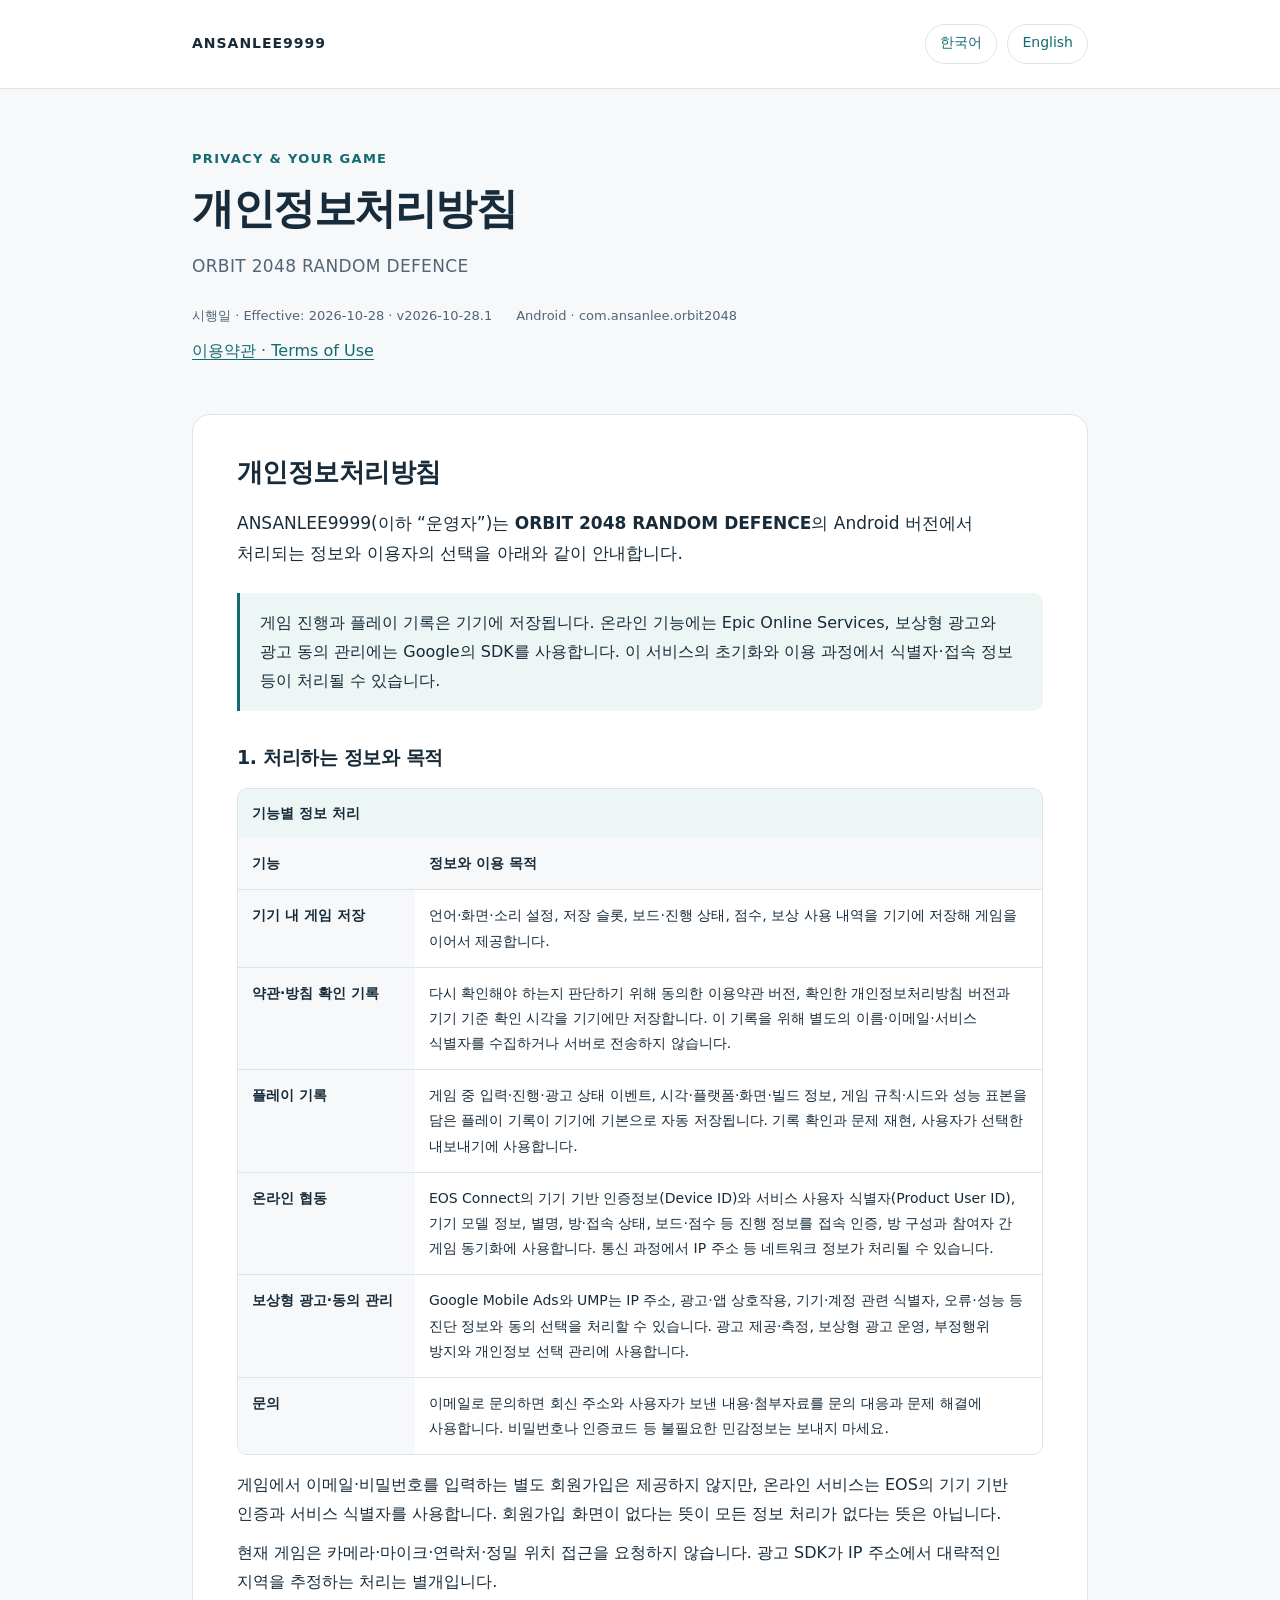
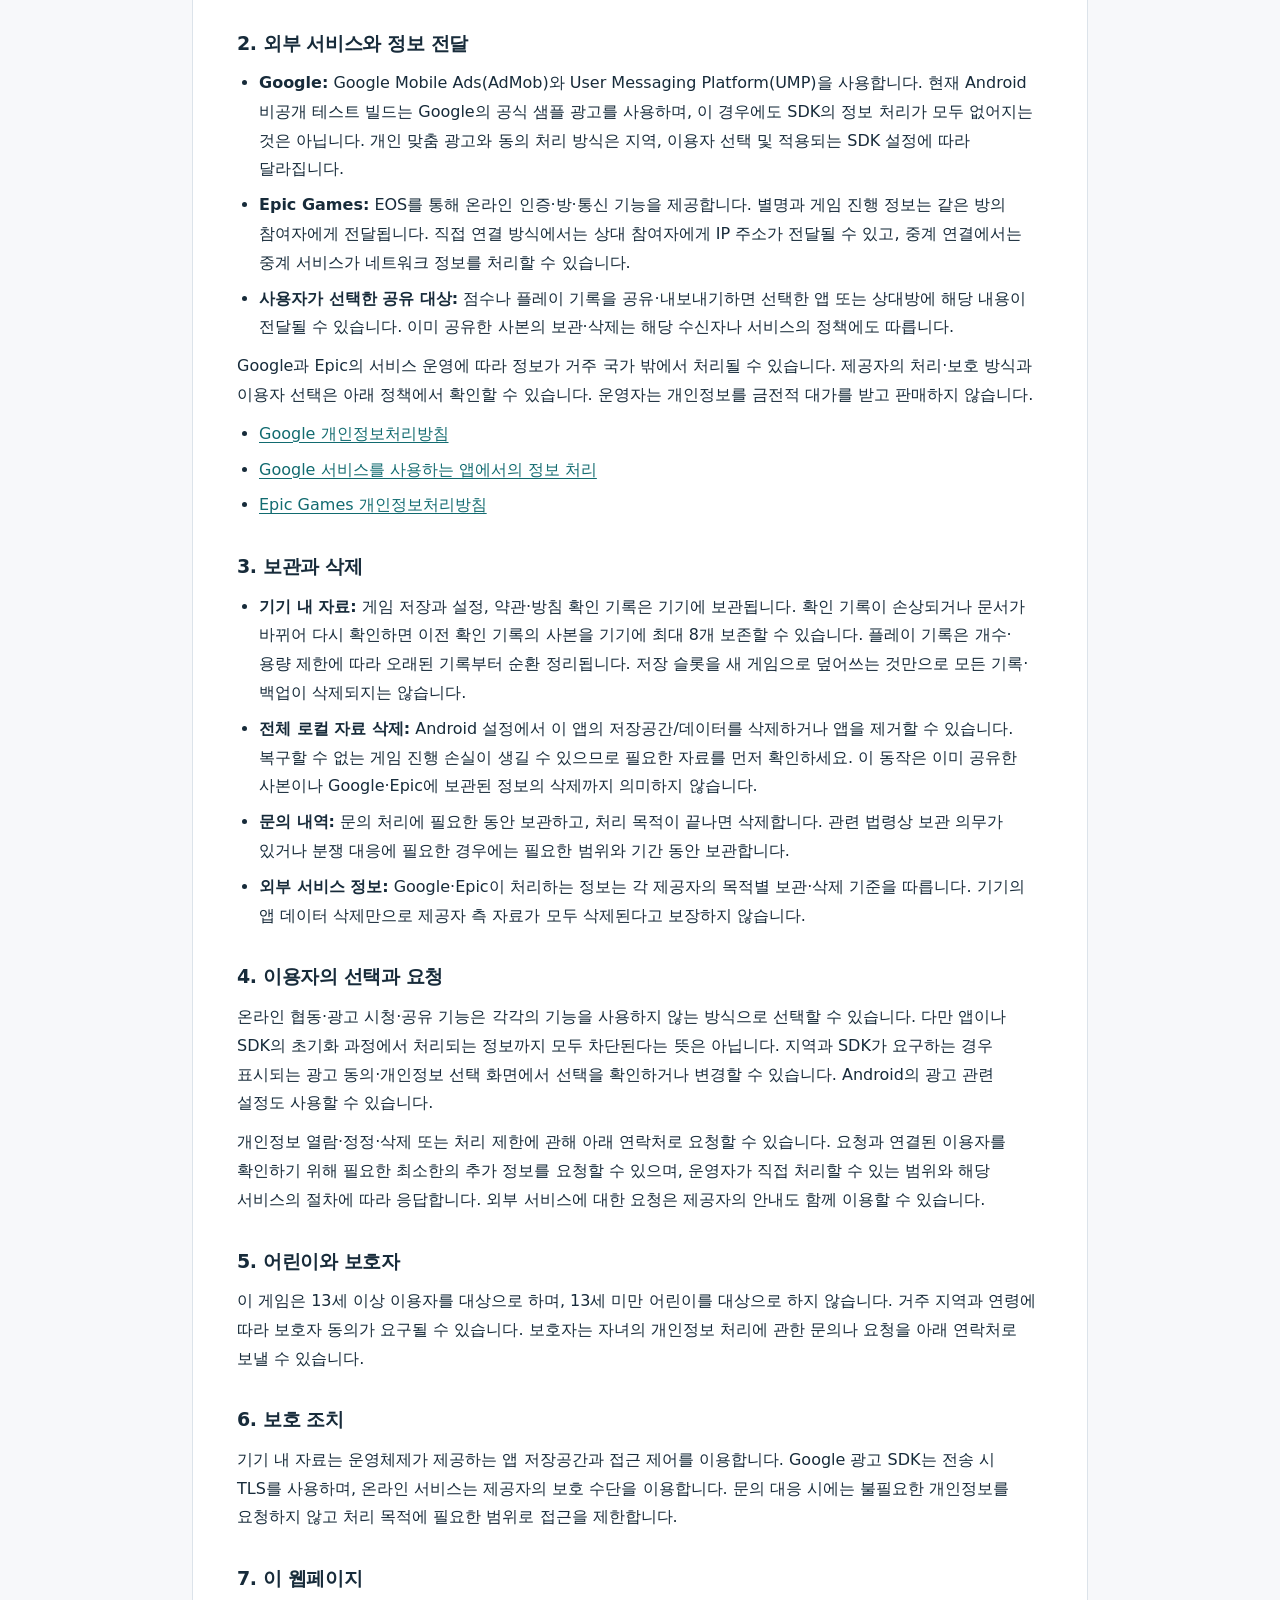
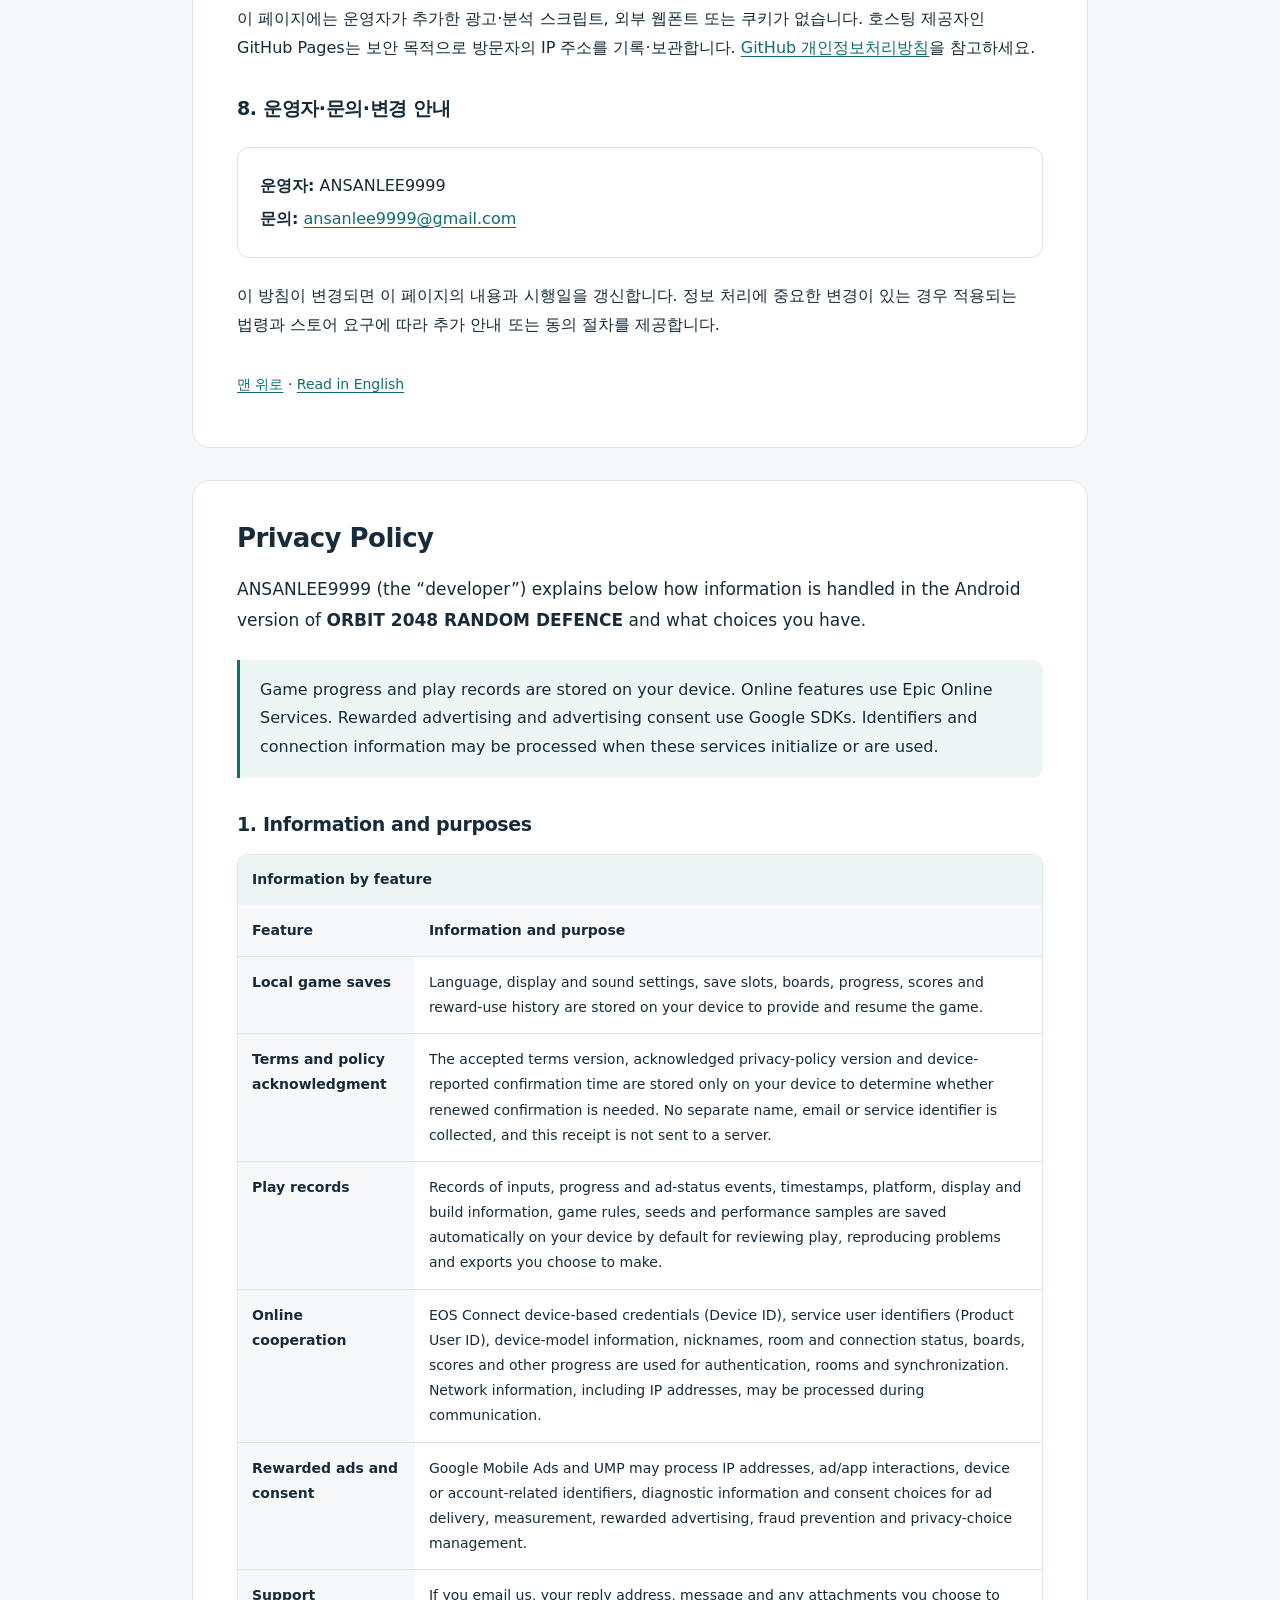
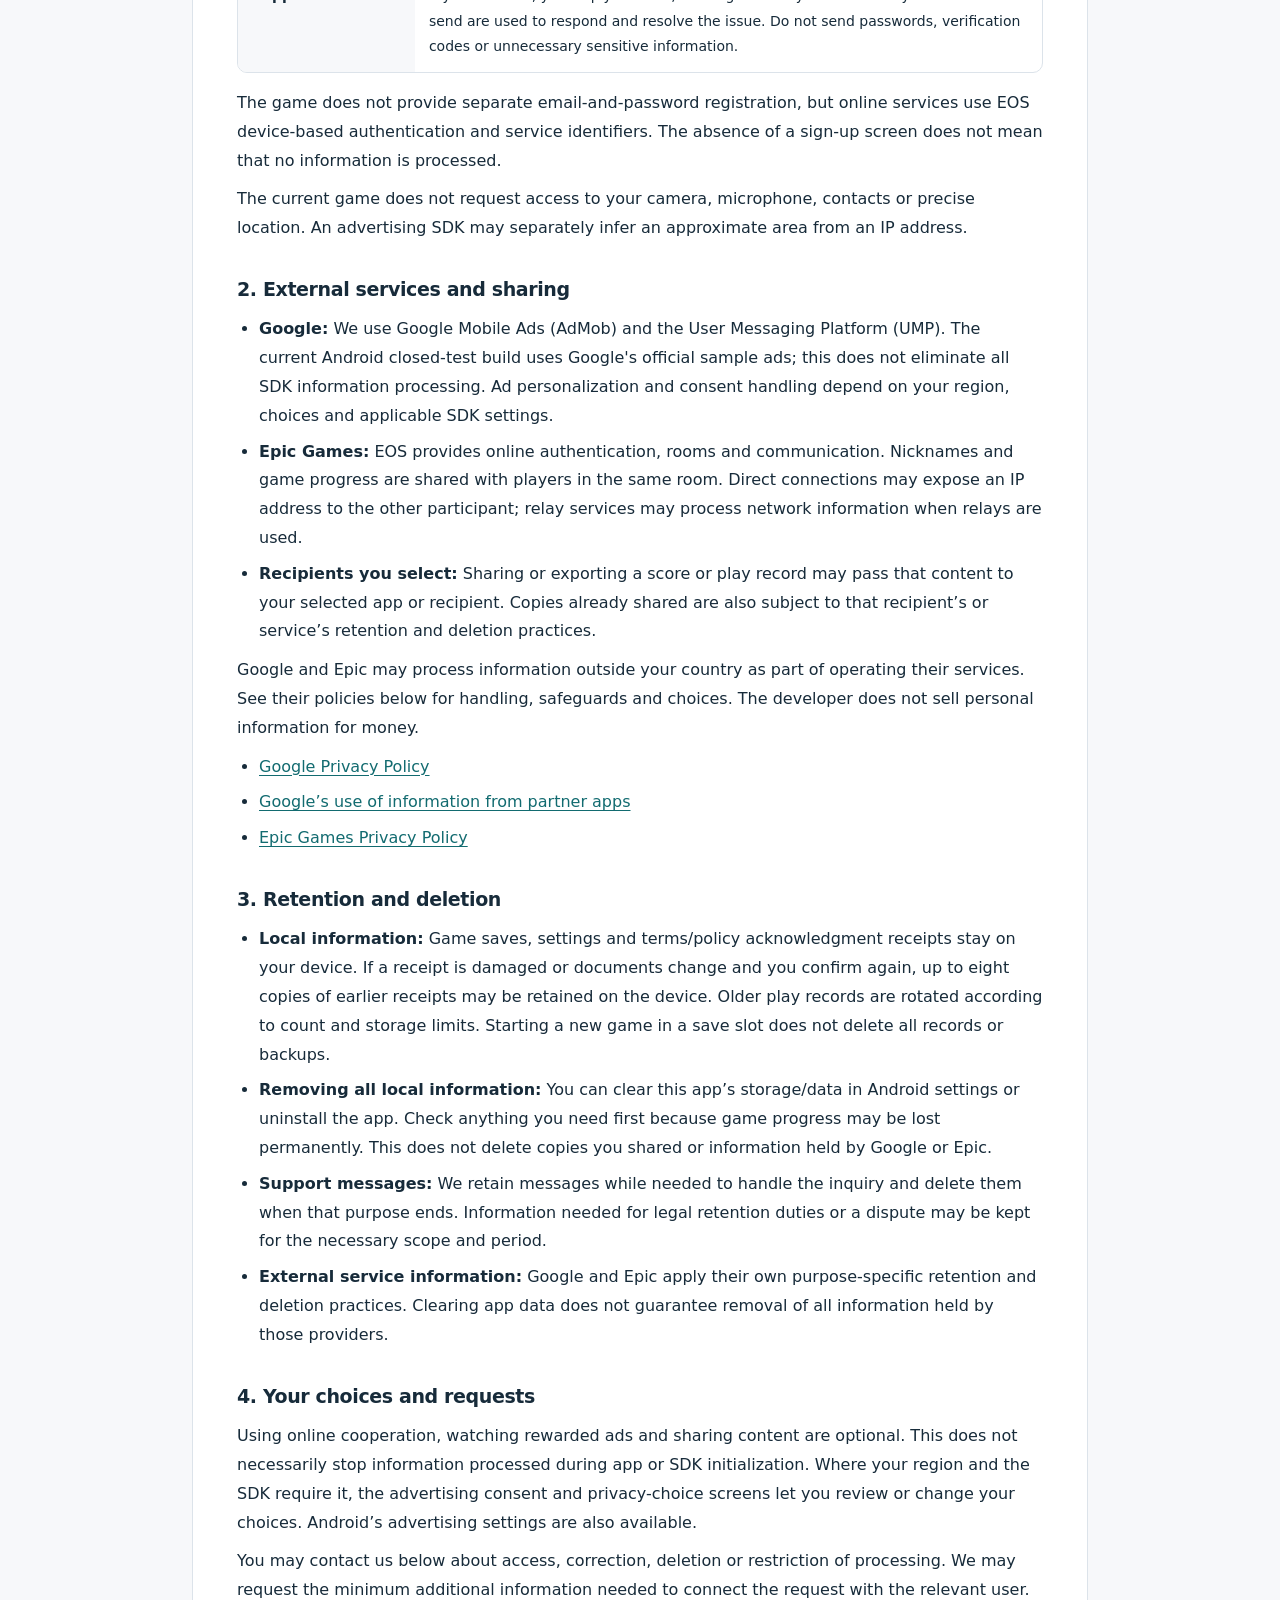
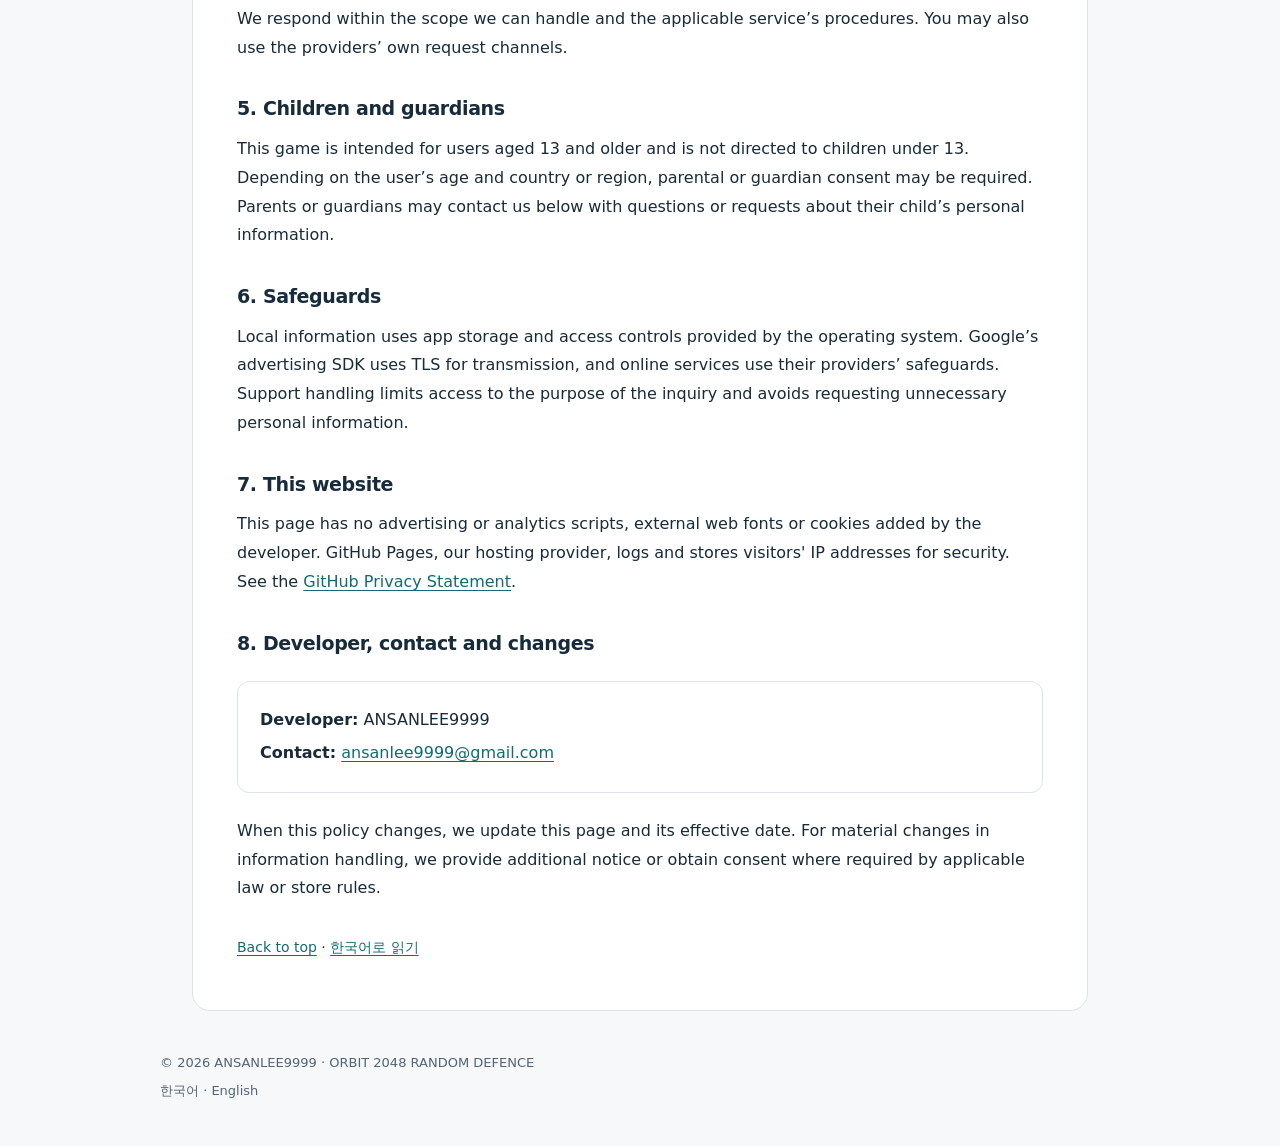
==== commit e63c324a: "Publish ORBIT terms and local acknowledgment privacy update Publish the approved Korean and English " ====
--- a/index.html
+++ b/index.html
@@ -1,184 +1,187 @@
-<!doctype html>
-<html lang="ko">
-<head>
-  <meta charset="utf-8">
-  <meta name="viewport" content="width=device-width,initial-scale=1">
-  <meta name="description" content="ORBIT 2048 RANDOM DEFENCE 개인정보처리방침 / Privacy Policy">
-  <meta name="color-scheme" content="light dark">
-  <title>ORBIT 2048 · 개인정보처리방침 / Privacy Policy</title>
-  <link rel="stylesheet" href="styles.css?v=ae823ba7">
-</head>
-<body id="top">
-  <a class="skip-link" href="#ko">본문으로 이동 · Skip to policy</a>
-  <header class="masthead">
-    <div class="wrap brand-row">
-      <a class="brand" href="#top">ANSANLEE9999</a>
-      <nav class="language-nav" aria-label="언어 · Language">
-        <a href="#ko" lang="ko">한국어</a>
-        <a href="#en" lang="en">English</a>
-      </nav>
-    </div>
-  </header>
-  <main class="wrap">
-    <div class="hero">
-      <p class="eyebrow">Privacy &amp; your game</p>
-      <h1>개인정보처리방침</h1>
-      <p class="app-name">ORBIT 2048 RANDOM DEFENCE</p>
-      <div class="meta"><span>시행일 · Effective: 2026-10-28</span><span>Android · com.ansanlee.orbit2048</span></div>
-    </div>
-
-<article class="policy" id="ko" lang="ko" aria-labelledby="ko-title">
-      <h2 id="ko-title">개인정보처리방침</h2>
-      <p class="intro">ANSANLEE9999(이하 “운영자”)는 <strong>ORBIT 2048 RANDOM DEFENCE</strong>의 Android 버전에서 처리되는 정보와 이용자의 선택을 아래와 같이 안내합니다.</p>
-      <div class="summary"><p>게임 진행과 플레이 기록은 기기에 저장됩니다. 온라인 기능에는 Epic Online Services, 보상형 광고와 광고 동의 관리에는 Google의 SDK를 사용합니다. 이 서비스의 초기화와 이용 과정에서 식별자·접속 정보 등이 처리될 수 있습니다.</p></div>
-
-      <section class="section" aria-labelledby="ko-collect">
-        <h3 id="ko-collect">1. 처리하는 정보와 목적</h3>
-        <div class="table-wrap"><table>
-          <caption>기능별 정보 처리</caption>
-          <thead><tr><th scope="col">기능</th><th scope="col">정보와 이용 목적</th></tr></thead>
-          <tbody>
-            <tr><th scope="row">기기 내 게임 저장</th><td>언어·화면·소리 설정, 저장 슬롯, 보드·진행 상태, 점수, 보상 사용 내역을 기기에 저장해 게임을 이어서 제공합니다.</td></tr>
-            <tr><th scope="row">플레이 기록</th><td>게임 중 입력·진행·광고 상태 이벤트, 시각·플랫폼·화면·빌드 정보, 게임 규칙·시드와 성능 표본을 담은 플레이 기록이 기기에 기본으로 자동 저장됩니다. 기록 확인과 문제 재현, 사용자가 선택한 내보내기에 사용합니다.</td></tr>
-            <tr><th scope="row">온라인 협동</th><td>EOS Connect의 기기 기반 인증정보(Device ID)와 서비스 사용자 식별자(Product User ID), 기기 모델 정보, 별명, 방·접속 상태, 보드·점수 등 진행 정보를 접속 인증, 방 구성과 참여자 간 게임 동기화에 사용합니다. 통신 과정에서 IP 주소 등 네트워크 정보가 처리될 수 있습니다.</td></tr>
-            <tr><th scope="row">보상형 광고·동의 관리</th><td>Google Mobile Ads와 UMP는 IP 주소, 광고·앱 상호작용, 기기·계정 관련 식별자, 오류·성능 등 진단 정보와 동의 선택을 처리할 수 있습니다. 광고 제공·측정, 보상형 광고 운영, 부정행위 방지와 개인정보 선택 관리에 사용합니다.</td></tr>
-            <tr><th scope="row">문의</th><td>이메일로 문의하면 회신 주소와 사용자가 보낸 내용·첨부자료를 문의 대응과 문제 해결에 사용합니다. 비밀번호나 인증코드 등 불필요한 민감정보는 보내지 마세요.</td></tr>
-          </tbody>
-        </table></div>
-        <p>게임에서 이메일·비밀번호를 입력하는 별도 회원가입은 제공하지 않지만, 온라인 서비스는 EOS의 기기 기반 인증과 서비스 식별자를 사용합니다. 회원가입 화면이 없다는 뜻이 모든 정보 처리가 없다는 뜻은 아닙니다.</p>
-        <p>현재 게임은 카메라·마이크·연락처·정밀 위치 접근을 요청하지 않습니다. 광고 SDK가 IP 주소에서 대략적인 지역을 추정하는 처리는 별개입니다.</p>
-      </section>
-
-      <section class="section" aria-labelledby="ko-sharing">
-        <h3 id="ko-sharing">2. 외부 서비스와 정보 전달</h3>
-        <ul>
-          <li><strong>Google:</strong> Google Mobile Ads(AdMob)와 User Messaging Platform(UMP)을 사용합니다. 현재 Android 비공개 테스트 빌드는 Google의 공식 샘플 광고를 사용하며, 이 경우에도 SDK의 정보 처리가 모두 없어지는 것은 아닙니다. 개인 맞춤 광고와 동의 처리 방식은 지역, 이용자 선택 및 적용되는 SDK 설정에 따라 달라집니다.</li>
-          <li><strong>Epic Games:</strong> EOS를 통해 온라인 인증·방·통신 기능을 제공합니다. 별명과 게임 진행 정보는 같은 방의 참여자에게 전달됩니다. 직접 연결 방식에서는 상대 참여자에게 IP 주소가 전달될 수 있고, 중계 연결에서는 중계 서비스가 네트워크 정보를 처리할 수 있습니다.</li>
-          <li><strong>사용자가 선택한 공유 대상:</strong> 점수나 플레이 기록을 공유·내보내기하면 선택한 앱 또는 상대방에 해당 내용이 전달될 수 있습니다. 이미 공유한 사본의 보관·삭제는 해당 수신자나 서비스의 정책에도 따릅니다.</li>
-        </ul>
-        <p>Google과 Epic의 서비스 운영에 따라 정보가 거주 국가 밖에서 처리될 수 있습니다. 제공자의 처리·보호 방식과 이용자 선택은 아래 정책에서 확인할 수 있습니다. 운영자는 개인정보를 금전적 대가를 받고 판매하지 않습니다.</p>
-        <ul class="provider-links">
-          <li><a href="https://policies.google.com/privacy">Google 개인정보처리방침</a></li>
-          <li><a href="https://policies.google.com/technologies/partner-sites">Google 서비스를 사용하는 앱에서의 정보 처리</a></li>
-          <li><a href="https://legal.epicgames.com/epicgames/privacy-policy">Epic Games 개인정보처리방침</a></li>
-        </ul>
-      </section>
-
-      <section class="section" aria-labelledby="ko-retention">
-        <h3 id="ko-retention">3. 보관과 삭제</h3>
-        <ul>
-          <li><strong>기기 내 자료:</strong> 게임 저장과 설정은 기기에 보관됩니다. 플레이 기록은 개수·용량 제한에 따라 오래된 기록부터 순환 정리됩니다. 저장 슬롯을 새 게임으로 덮어쓰는 것만으로 모든 기록·백업이 삭제되지는 않습니다.</li>
-          <li><strong>전체 로컬 자료 삭제:</strong> Android 설정에서 이 앱의 저장공간/데이터를 삭제하거나 앱을 제거할 수 있습니다. 복구할 수 없는 게임 진행 손실이 생길 수 있으므로 필요한 자료를 먼저 확인하세요. 이 동작은 이미 공유한 사본이나 Google·Epic에 보관된 정보의 삭제까지 의미하지 않습니다.</li>
-          <li><strong>문의 내역:</strong> 문의 처리에 필요한 동안 보관하고, 처리 목적이 끝나면 삭제합니다. 관련 법령상 보관 의무가 있거나 분쟁 대응에 필요한 경우에는 필요한 범위와 기간 동안 보관합니다.</li>
-          <li><strong>외부 서비스 정보:</strong> Google·Epic이 처리하는 정보는 각 제공자의 목적별 보관·삭제 기준을 따릅니다. 기기의 앱 데이터 삭제만으로 제공자 측 자료가 모두 삭제된다고 보장하지 않습니다.</li>
-        </ul>
-      </section>
-
-      <section class="section" aria-labelledby="ko-choices">
-        <h3 id="ko-choices">4. 이용자의 선택과 요청</h3>
-        <p>온라인 협동·광고 시청·공유 기능은 각각의 기능을 사용하지 않는 방식으로 선택할 수 있습니다. 다만 앱이나 SDK의 초기화 과정에서 처리되는 정보까지 모두 차단된다는 뜻은 아닙니다. 지역과 SDK가 요구하는 경우 표시되는 광고 동의·개인정보 선택 화면에서 선택을 확인하거나 변경할 수 있습니다. Android의 광고 관련 설정도 사용할 수 있습니다.</p>
-        <p>개인정보 열람·정정·삭제 또는 처리 제한에 관해 아래 연락처로 요청할 수 있습니다. 요청과 연결된 이용자를 확인하기 위해 필요한 최소한의 추가 정보를 요청할 수 있으며, 운영자가 직접 처리할 수 있는 범위와 해당 서비스의 절차에 따라 응답합니다. 외부 서비스에 대한 요청은 제공자의 안내도 함께 이용할 수 있습니다.</p>
-      </section>
-
-      <section class="section" aria-labelledby="ko-children">
-        <h3 id="ko-children">5. 어린이와 보호자</h3>
-        <p>이 게임은 13세 이상 이용자를 대상으로 하며, 13세 미만 어린이를 대상으로 하지 않습니다. 거주 지역과 연령에 따라 보호자 동의가 요구될 수 있습니다. 보호자는 자녀의 개인정보 처리에 관한 문의나 요청을 아래 연락처로 보낼 수 있습니다.</p>
-      </section>
-
-      <section class="section" aria-labelledby="ko-security">
-        <h3 id="ko-security">6. 보호 조치</h3>
-        <p>기기 내 자료는 운영체제가 제공하는 앱 저장공간과 접근 제어를 이용합니다. Google 광고 SDK는 전송 시 TLS를 사용하며, 온라인 서비스는 제공자의 보호 수단을 이용합니다. 문의 대응 시에는 불필요한 개인정보를 요청하지 않고 처리 목적에 필요한 범위로 접근을 제한합니다.</p>
-      </section>
-
-      <section class="section" aria-labelledby="ko-web">
-        <h3 id="ko-web">7. 이 웹페이지</h3>
-        <p>이 페이지에는 운영자가 추가한 광고·분석 스크립트, 외부 웹폰트 또는 쿠키가 없습니다. 호스팅 제공자인 GitHub Pages는 보안 목적으로 방문자의 IP 주소를 기록·보관합니다. <a href="https://docs.github.com/en/site-policy/privacy-policies/github-general-privacy-statement">GitHub 개인정보처리방침</a>을 참고하세요.</p>
-      </section>
-
-      <section class="section" aria-labelledby="ko-contact">
-        <h3 id="ko-contact">8. 운영자·문의·변경 안내</h3>
-        <div class="contact"><p><strong>운영자:</strong> ANSANLEE9999</p><p><strong>문의:</strong> <a href="mailto:ansanlee9999@gmail.com">ansanlee9999@gmail.com</a></p></div>
-        <p>이 방침이 변경되면 이 페이지의 내용과 시행일을 갱신합니다. 정보 처리에 중요한 변경이 있는 경우 적용되는 법령과 스토어 요구에 따라 추가 안내 또는 동의 절차를 제공합니다.</p>
-      </section>
-      <p class="back-top"><a href="#top">맨 위로</a> · <a href="#en" lang="en">Read in English</a></p>
-    </article>
-
-    <article class="policy" id="en" lang="en" aria-labelledby="en-title">
-      <h2 id="en-title">Privacy Policy</h2>
-      <p class="intro">ANSANLEE9999 (the “developer”) explains below how information is handled in the Android version of <strong>ORBIT 2048 RANDOM DEFENCE</strong> and what choices you have.</p>
-      <div class="summary"><p>Game progress and play records are stored on your device. Online features use Epic Online Services. Rewarded advertising and advertising consent use Google SDKs. Identifiers and connection information may be processed when these services initialize or are used.</p></div>
-
-      <section class="section" aria-labelledby="en-collect">
-        <h3 id="en-collect">1. Information and purposes</h3>
-        <div class="table-wrap"><table>
-          <caption>Information by feature</caption>
-          <thead><tr><th scope="col">Feature</th><th scope="col">Information and purpose</th></tr></thead>
-          <tbody>
-            <tr><th scope="row">Local game saves</th><td>Language, display and sound settings, save slots, boards, progress, scores and reward-use history are stored on your device to provide and resume the game.</td></tr>
-            <tr><th scope="row">Play records</th><td>Records of inputs, progress and ad-status events, timestamps, platform, display and build information, game rules, seeds and performance samples are saved automatically on your device by default for reviewing play, reproducing problems and exports you choose to make.</td></tr>
-            <tr><th scope="row">Online cooperation</th><td>EOS Connect device-based credentials (Device ID), service user identifiers (Product User ID), device-model information, nicknames, room and connection status, boards, scores and other progress are used for authentication, rooms and synchronization. Network information, including IP addresses, may be processed during communication.</td></tr>
-            <tr><th scope="row">Rewarded ads and consent</th><td>Google Mobile Ads and UMP may process IP addresses, ad/app interactions, device or account-related identifiers, diagnostic information and consent choices for ad delivery, measurement, rewarded advertising, fraud prevention and privacy-choice management.</td></tr>
-            <tr><th scope="row">Support</th><td>If you email us, your reply address, message and any attachments you choose to send are used to respond and resolve the issue. Do not send passwords, verification codes or unnecessary sensitive information.</td></tr>
-          </tbody>
-        </table></div>
-        <p>The game does not provide separate email-and-password registration, but online services use EOS device-based authentication and service identifiers. The absence of a sign-up screen does not mean that no information is processed.</p>
-        <p>The current game does not request access to your camera, microphone, contacts or precise location. An advertising SDK may separately infer an approximate area from an IP address.</p>
-      </section>
-
-      <section class="section" aria-labelledby="en-sharing">
-        <h3 id="en-sharing">2. External services and sharing</h3>
-        <ul>
-          <li><strong>Google:</strong> We use Google Mobile Ads (AdMob) and the User Messaging Platform (UMP). The current Android closed-test build uses Google's official sample ads; this does not eliminate all SDK information processing. Ad personalization and consent handling depend on your region, choices and applicable SDK settings.</li>
-          <li><strong>Epic Games:</strong> EOS provides online authentication, rooms and communication. Nicknames and game progress are shared with players in the same room. Direct connections may expose an IP address to the other participant; relay services may process network information when relays are used.</li>
-          <li><strong>Recipients you select:</strong> Sharing or exporting a score or play record may pass that content to your selected app or recipient. Copies already shared are also subject to that recipient’s or service’s retention and deletion practices.</li>
-        </ul>
-        <p>Google and Epic may process information outside your country as part of operating their services. See their policies below for handling, safeguards and choices. The developer does not sell personal information for money.</p>
-        <ul class="provider-links">
-          <li><a href="https://policies.google.com/privacy">Google Privacy Policy</a></li>
-          <li><a href="https://policies.google.com/technologies/partner-sites">Google’s use of information from partner apps</a></li>
-          <li><a href="https://legal.epicgames.com/epicgames/privacy-policy">Epic Games Privacy Policy</a></li>
-        </ul>
-      </section>
-
-      <section class="section" aria-labelledby="en-retention">
-        <h3 id="en-retention">3. Retention and deletion</h3>
-        <ul>
-          <li><strong>Local information:</strong> Saves and settings remain on your device. Older play records are rotated according to count and storage limits. Starting a new game in a save slot does not delete all records or backups.</li>
-          <li><strong>Removing all local information:</strong> You can clear this app’s storage/data in Android settings or uninstall the app. Check anything you need first because game progress may be lost permanently. This does not delete copies you shared or information held by Google or Epic.</li>
-          <li><strong>Support messages:</strong> We retain messages while needed to handle the inquiry and delete them when that purpose ends. Information needed for legal retention duties or a dispute may be kept for the necessary scope and period.</li>
-          <li><strong>External service information:</strong> Google and Epic apply their own purpose-specific retention and deletion practices. Clearing app data does not guarantee removal of all information held by those providers.</li>
-        </ul>
-      </section>
-
-      <section class="section" aria-labelledby="en-choices">
-        <h3 id="en-choices">4. Your choices and requests</h3>
-        <p>Using online cooperation, watching rewarded ads and sharing content are optional. This does not necessarily stop information processed during app or SDK initialization. Where your region and the SDK require it, the advertising consent and privacy-choice screens let you review or change your choices. Android’s advertising settings are also available.</p>
-        <p>You may contact us below about access, correction, deletion or restriction of processing. We may request the minimum additional information needed to connect the request with the relevant user. We respond within the scope we can handle and the applicable service’s procedures. You may also use the providers’ own request channels.</p>
-      </section>
-
-      <section class="section" aria-labelledby="en-children">
-        <h3 id="en-children">5. Children and guardians</h3>
-        <p>This game is intended for users aged 13 and older and is not directed to children under 13. Depending on the user’s age and country or region, parental or guardian consent may be required. Parents or guardians may contact us below with questions or requests about their child’s personal information.</p>
-      </section>
-
-      <section class="section" aria-labelledby="en-security">
-        <h3 id="en-security">6. Safeguards</h3>
-        <p>Local information uses app storage and access controls provided by the operating system. Google’s advertising SDK uses TLS for transmission, and online services use their providers’ safeguards. Support handling limits access to the purpose of the inquiry and avoids requesting unnecessary personal information.</p>
-      </section>
-
-      <section class="section" aria-labelledby="en-web">
-        <h3 id="en-web">7. This website</h3>
-        <p>This page has no advertising or analytics scripts, external web fonts or cookies added by the developer. GitHub Pages, our hosting provider, logs and stores visitors' IP addresses for security. See the <a href="https://docs.github.com/en/site-policy/privacy-policies/github-general-privacy-statement">GitHub Privacy Statement</a>.</p>
-      </section>
-
-      <section class="section" aria-labelledby="en-contact">
-        <h3 id="en-contact">8. Developer, contact and changes</h3>
-        <div class="contact"><p><strong>Developer:</strong> ANSANLEE9999</p><p><strong>Contact:</strong> <a href="mailto:ansanlee9999@gmail.com">ansanlee9999@gmail.com</a></p></div>
-        <p>When this policy changes, we update this page and its effective date. For material changes in information handling, we provide additional notice or obtain consent where required by applicable law or store rules.</p>
-      </section>
-      <p class="back-top"><a href="#top">Back to top</a> · <a href="#ko" lang="ko">한국어로 읽기</a></p>
-    </article>
-  </main>
-  <footer class="wrap footer"><p>© 2026 ANSANLEE9999 · ORBIT 2048 RANDOM DEFENCE</p><p>한국어 · English</p></footer>
-</body>
-</html>
+<!doctype html>
+<html lang="ko">
+<head>
+  <meta charset="utf-8">
+  <meta name="viewport" content="width=device-width,initial-scale=1">
+  <meta name="description" content="ORBIT 2048 RANDOM DEFENCE 개인정보처리방침 / Privacy Policy">
+  <meta name="color-scheme" content="light dark">
+  <title>ORBIT 2048 · 개인정보처리방침 / Privacy Policy</title>
+  <link rel="stylesheet" href="styles.css?v=ae823ba7">
+</head>
+<body id="top">
+  <a class="skip-link" href="#ko">본문으로 이동 · Skip to policy</a>
+  <header class="masthead">
+    <div class="wrap brand-row">
+      <a class="brand" href="#top">ANSANLEE9999</a>
+      <nav class="language-nav" aria-label="언어 · Language">
+        <a href="#ko" lang="ko">한국어</a>
+        <a href="#en" lang="en">English</a>
+      </nav>
+    </div>
+  </header>
+  <main class="wrap">
+    <div class="hero">
+      <p class="eyebrow">Privacy &amp; your game</p>
+      <h1>개인정보처리방침</h1>
+      <p class="app-name">ORBIT 2048 RANDOM DEFENCE</p>
+      <div class="meta"><span>시행일 · Effective: 2026-10-28 · v2026-10-28.1</span><span>Android · com.ansanlee.orbit2048</span></div>
+      <p><a href="terms.html">이용약관 · Terms of Use</a></p>
+    </div>
+
+<article class="policy" id="ko" lang="ko" aria-labelledby="ko-title">
+      <h2 id="ko-title">개인정보처리방침</h2>
+      <p class="intro">ANSANLEE9999(이하 “운영자”)는 <strong>ORBIT 2048 RANDOM DEFENCE</strong>의 Android 버전에서 처리되는 정보와 이용자의 선택을 아래와 같이 안내합니다.</p>
+      <div class="summary"><p>게임 진행과 플레이 기록은 기기에 저장됩니다. 온라인 기능에는 Epic Online Services, 보상형 광고와 광고 동의 관리에는 Google의 SDK를 사용합니다. 이 서비스의 초기화와 이용 과정에서 식별자·접속 정보 등이 처리될 수 있습니다.</p></div>
+
+      <section class="section" aria-labelledby="ko-collect">
+        <h3 id="ko-collect">1. 처리하는 정보와 목적</h3>
+        <div class="table-wrap"><table>
+          <caption>기능별 정보 처리</caption>
+          <thead><tr><th scope="col">기능</th><th scope="col">정보와 이용 목적</th></tr></thead>
+          <tbody>
+            <tr><th scope="row">기기 내 게임 저장</th><td>언어·화면·소리 설정, 저장 슬롯, 보드·진행 상태, 점수, 보상 사용 내역을 기기에 저장해 게임을 이어서 제공합니다.</td></tr>
+            <tr><th scope="row">약관·방침 확인 기록</th><td>다시 확인해야 하는지 판단하기 위해 동의한 이용약관 버전, 확인한 개인정보처리방침 버전과 기기 기준 확인 시각을 기기에만 저장합니다. 이 기록을 위해 별도의 이름·이메일·서비스 식별자를 수집하거나 서버로 전송하지 않습니다.</td></tr>
+            <tr><th scope="row">플레이 기록</th><td>게임 중 입력·진행·광고 상태 이벤트, 시각·플랫폼·화면·빌드 정보, 게임 규칙·시드와 성능 표본을 담은 플레이 기록이 기기에 기본으로 자동 저장됩니다. 기록 확인과 문제 재현, 사용자가 선택한 내보내기에 사용합니다.</td></tr>
+            <tr><th scope="row">온라인 협동</th><td>EOS Connect의 기기 기반 인증정보(Device ID)와 서비스 사용자 식별자(Product User ID), 기기 모델 정보, 별명, 방·접속 상태, 보드·점수 등 진행 정보를 접속 인증, 방 구성과 참여자 간 게임 동기화에 사용합니다. 통신 과정에서 IP 주소 등 네트워크 정보가 처리될 수 있습니다.</td></tr>
+            <tr><th scope="row">보상형 광고·동의 관리</th><td>Google Mobile Ads와 UMP는 IP 주소, 광고·앱 상호작용, 기기·계정 관련 식별자, 오류·성능 등 진단 정보와 동의 선택을 처리할 수 있습니다. 광고 제공·측정, 보상형 광고 운영, 부정행위 방지와 개인정보 선택 관리에 사용합니다.</td></tr>
+            <tr><th scope="row">문의</th><td>이메일로 문의하면 회신 주소와 사용자가 보낸 내용·첨부자료를 문의 대응과 문제 해결에 사용합니다. 비밀번호나 인증코드 등 불필요한 민감정보는 보내지 마세요.</td></tr>
+          </tbody>
+        </table></div>
+        <p>게임에서 이메일·비밀번호를 입력하는 별도 회원가입은 제공하지 않지만, 온라인 서비스는 EOS의 기기 기반 인증과 서비스 식별자를 사용합니다. 회원가입 화면이 없다는 뜻이 모든 정보 처리가 없다는 뜻은 아닙니다.</p>
+        <p>현재 게임은 카메라·마이크·연락처·정밀 위치 접근을 요청하지 않습니다. 광고 SDK가 IP 주소에서 대략적인 지역을 추정하는 처리는 별개입니다.</p>
+      </section>
+
+      <section class="section" aria-labelledby="ko-sharing">
+        <h3 id="ko-sharing">2. 외부 서비스와 정보 전달</h3>
+        <ul>
+          <li><strong>Google:</strong> Google Mobile Ads(AdMob)와 User Messaging Platform(UMP)을 사용합니다. 현재 Android 비공개 테스트 빌드는 Google의 공식 샘플 광고를 사용하며, 이 경우에도 SDK의 정보 처리가 모두 없어지는 것은 아닙니다. 개인 맞춤 광고와 동의 처리 방식은 지역, 이용자 선택 및 적용되는 SDK 설정에 따라 달라집니다.</li>
+          <li><strong>Epic Games:</strong> EOS를 통해 온라인 인증·방·통신 기능을 제공합니다. 별명과 게임 진행 정보는 같은 방의 참여자에게 전달됩니다. 직접 연결 방식에서는 상대 참여자에게 IP 주소가 전달될 수 있고, 중계 연결에서는 중계 서비스가 네트워크 정보를 처리할 수 있습니다.</li>
+          <li><strong>사용자가 선택한 공유 대상:</strong> 점수나 플레이 기록을 공유·내보내기하면 선택한 앱 또는 상대방에 해당 내용이 전달될 수 있습니다. 이미 공유한 사본의 보관·삭제는 해당 수신자나 서비스의 정책에도 따릅니다.</li>
+        </ul>
+        <p>Google과 Epic의 서비스 운영에 따라 정보가 거주 국가 밖에서 처리될 수 있습니다. 제공자의 처리·보호 방식과 이용자 선택은 아래 정책에서 확인할 수 있습니다. 운영자는 개인정보를 금전적 대가를 받고 판매하지 않습니다.</p>
+        <ul class="provider-links">
+          <li><a href="https://policies.google.com/privacy">Google 개인정보처리방침</a></li>
+          <li><a href="https://policies.google.com/technologies/partner-sites">Google 서비스를 사용하는 앱에서의 정보 처리</a></li>
+          <li><a href="https://legal.epicgames.com/epicgames/privacy-policy">Epic Games 개인정보처리방침</a></li>
+        </ul>
+      </section>
+
+      <section class="section" aria-labelledby="ko-retention">
+        <h3 id="ko-retention">3. 보관과 삭제</h3>
+        <ul>
+          <li><strong>기기 내 자료:</strong> 게임 저장과 설정, 약관·방침 확인 기록은 기기에 보관됩니다. 확인 기록이 손상되거나 문서가 바뀌어 다시 확인하면 이전 확인 기록의 사본을 기기에 최대 8개 보존할 수 있습니다. 플레이 기록은 개수·용량 제한에 따라 오래된 기록부터 순환 정리됩니다. 저장 슬롯을 새 게임으로 덮어쓰는 것만으로 모든 기록·백업이 삭제되지는 않습니다.</li>
+          <li><strong>전체 로컬 자료 삭제:</strong> Android 설정에서 이 앱의 저장공간/데이터를 삭제하거나 앱을 제거할 수 있습니다. 복구할 수 없는 게임 진행 손실이 생길 수 있으므로 필요한 자료를 먼저 확인하세요. 이 동작은 이미 공유한 사본이나 Google·Epic에 보관된 정보의 삭제까지 의미하지 않습니다.</li>
+          <li><strong>문의 내역:</strong> 문의 처리에 필요한 동안 보관하고, 처리 목적이 끝나면 삭제합니다. 관련 법령상 보관 의무가 있거나 분쟁 대응에 필요한 경우에는 필요한 범위와 기간 동안 보관합니다.</li>
+          <li><strong>외부 서비스 정보:</strong> Google·Epic이 처리하는 정보는 각 제공자의 목적별 보관·삭제 기준을 따릅니다. 기기의 앱 데이터 삭제만으로 제공자 측 자료가 모두 삭제된다고 보장하지 않습니다.</li>
+        </ul>
+      </section>
+
+      <section class="section" aria-labelledby="ko-choices">
+        <h3 id="ko-choices">4. 이용자의 선택과 요청</h3>
+        <p>온라인 협동·광고 시청·공유 기능은 각각의 기능을 사용하지 않는 방식으로 선택할 수 있습니다. 다만 앱이나 SDK의 초기화 과정에서 처리되는 정보까지 모두 차단된다는 뜻은 아닙니다. 지역과 SDK가 요구하는 경우 표시되는 광고 동의·개인정보 선택 화면에서 선택을 확인하거나 변경할 수 있습니다. Android의 광고 관련 설정도 사용할 수 있습니다.</p>
+        <p>개인정보 열람·정정·삭제 또는 처리 제한에 관해 아래 연락처로 요청할 수 있습니다. 요청과 연결된 이용자를 확인하기 위해 필요한 최소한의 추가 정보를 요청할 수 있으며, 운영자가 직접 처리할 수 있는 범위와 해당 서비스의 절차에 따라 응답합니다. 외부 서비스에 대한 요청은 제공자의 안내도 함께 이용할 수 있습니다.</p>
+      </section>
+
+      <section class="section" aria-labelledby="ko-children">
+        <h3 id="ko-children">5. 어린이와 보호자</h3>
+        <p>이 게임은 13세 이상 이용자를 대상으로 하며, 13세 미만 어린이를 대상으로 하지 않습니다. 거주 지역과 연령에 따라 보호자 동의가 요구될 수 있습니다. 보호자는 자녀의 개인정보 처리에 관한 문의나 요청을 아래 연락처로 보낼 수 있습니다.</p>
+      </section>
+
+      <section class="section" aria-labelledby="ko-security">
+        <h3 id="ko-security">6. 보호 조치</h3>
+        <p>기기 내 자료는 운영체제가 제공하는 앱 저장공간과 접근 제어를 이용합니다. Google 광고 SDK는 전송 시 TLS를 사용하며, 온라인 서비스는 제공자의 보호 수단을 이용합니다. 문의 대응 시에는 불필요한 개인정보를 요청하지 않고 처리 목적에 필요한 범위로 접근을 제한합니다.</p>
+      </section>
+
+      <section class="section" aria-labelledby="ko-web">
+        <h3 id="ko-web">7. 이 웹페이지</h3>
+        <p>이 페이지에는 운영자가 추가한 광고·분석 스크립트, 외부 웹폰트 또는 쿠키가 없습니다. 호스팅 제공자인 GitHub Pages는 보안 목적으로 방문자의 IP 주소를 기록·보관합니다. <a href="https://docs.github.com/en/site-policy/privacy-policies/github-general-privacy-statement">GitHub 개인정보처리방침</a>을 참고하세요.</p>
+      </section>
+
+      <section class="section" aria-labelledby="ko-contact">
+        <h3 id="ko-contact">8. 운영자·문의·변경 안내</h3>
+        <div class="contact"><p><strong>운영자:</strong> ANSANLEE9999</p><p><strong>문의:</strong> <a href="mailto:ansanlee9999@gmail.com">ansanlee9999@gmail.com</a></p></div>
+        <p>이 방침이 변경되면 이 페이지의 내용과 시행일을 갱신합니다. 정보 처리에 중요한 변경이 있는 경우 적용되는 법령과 스토어 요구에 따라 추가 안내 또는 동의 절차를 제공합니다.</p>
+      </section>
+      <p class="back-top"><a href="#top">맨 위로</a> · <a href="#en" lang="en">Read in English</a></p>
+    </article>
+
+    <article class="policy" id="en" lang="en" aria-labelledby="en-title">
+      <h2 id="en-title">Privacy Policy</h2>
+      <p class="intro">ANSANLEE9999 (the “developer”) explains below how information is handled in the Android version of <strong>ORBIT 2048 RANDOM DEFENCE</strong> and what choices you have.</p>
+      <div class="summary"><p>Game progress and play records are stored on your device. Online features use Epic Online Services. Rewarded advertising and advertising consent use Google SDKs. Identifiers and connection information may be processed when these services initialize or are used.</p></div>
+
+      <section class="section" aria-labelledby="en-collect">
+        <h3 id="en-collect">1. Information and purposes</h3>
+        <div class="table-wrap"><table>
+          <caption>Information by feature</caption>
+          <thead><tr><th scope="col">Feature</th><th scope="col">Information and purpose</th></tr></thead>
+          <tbody>
+            <tr><th scope="row">Local game saves</th><td>Language, display and sound settings, save slots, boards, progress, scores and reward-use history are stored on your device to provide and resume the game.</td></tr>
+            <tr><th scope="row">Terms and policy acknowledgment</th><td>The accepted terms version, acknowledged privacy-policy version and device-reported confirmation time are stored only on your device to determine whether renewed confirmation is needed. No separate name, email or service identifier is collected, and this receipt is not sent to a server.</td></tr>
+            <tr><th scope="row">Play records</th><td>Records of inputs, progress and ad-status events, timestamps, platform, display and build information, game rules, seeds and performance samples are saved automatically on your device by default for reviewing play, reproducing problems and exports you choose to make.</td></tr>
+            <tr><th scope="row">Online cooperation</th><td>EOS Connect device-based credentials (Device ID), service user identifiers (Product User ID), device-model information, nicknames, room and connection status, boards, scores and other progress are used for authentication, rooms and synchronization. Network information, including IP addresses, may be processed during communication.</td></tr>
+            <tr><th scope="row">Rewarded ads and consent</th><td>Google Mobile Ads and UMP may process IP addresses, ad/app interactions, device or account-related identifiers, diagnostic information and consent choices for ad delivery, measurement, rewarded advertising, fraud prevention and privacy-choice management.</td></tr>
+            <tr><th scope="row">Support</th><td>If you email us, your reply address, message and any attachments you choose to send are used to respond and resolve the issue. Do not send passwords, verification codes or unnecessary sensitive information.</td></tr>
+          </tbody>
+        </table></div>
+        <p>The game does not provide separate email-and-password registration, but online services use EOS device-based authentication and service identifiers. The absence of a sign-up screen does not mean that no information is processed.</p>
+        <p>The current game does not request access to your camera, microphone, contacts or precise location. An advertising SDK may separately infer an approximate area from an IP address.</p>
+      </section>
+
+      <section class="section" aria-labelledby="en-sharing">
+        <h3 id="en-sharing">2. External services and sharing</h3>
+        <ul>
+          <li><strong>Google:</strong> We use Google Mobile Ads (AdMob) and the User Messaging Platform (UMP). The current Android closed-test build uses Google's official sample ads; this does not eliminate all SDK information processing. Ad personalization and consent handling depend on your region, choices and applicable SDK settings.</li>
+          <li><strong>Epic Games:</strong> EOS provides online authentication, rooms and communication. Nicknames and game progress are shared with players in the same room. Direct connections may expose an IP address to the other participant; relay services may process network information when relays are used.</li>
+          <li><strong>Recipients you select:</strong> Sharing or exporting a score or play record may pass that content to your selected app or recipient. Copies already shared are also subject to that recipient’s or service’s retention and deletion practices.</li>
+        </ul>
+        <p>Google and Epic may process information outside your country as part of operating their services. See their policies below for handling, safeguards and choices. The developer does not sell personal information for money.</p>
+        <ul class="provider-links">
+          <li><a href="https://policies.google.com/privacy">Google Privacy Policy</a></li>
+          <li><a href="https://policies.google.com/technologies/partner-sites">Google’s use of information from partner apps</a></li>
+          <li><a href="https://legal.epicgames.com/epicgames/privacy-policy">Epic Games Privacy Policy</a></li>
+        </ul>
+      </section>
+
+      <section class="section" aria-labelledby="en-retention">
+        <h3 id="en-retention">3. Retention and deletion</h3>
+        <ul>
+          <li><strong>Local information:</strong> Game saves, settings and terms/policy acknowledgment receipts stay on your device. If a receipt is damaged or documents change and you confirm again, up to eight copies of earlier receipts may be retained on the device. Older play records are rotated according to count and storage limits. Starting a new game in a save slot does not delete all records or backups.</li>
+          <li><strong>Removing all local information:</strong> You can clear this app’s storage/data in Android settings or uninstall the app. Check anything you need first because game progress may be lost permanently. This does not delete copies you shared or information held by Google or Epic.</li>
+          <li><strong>Support messages:</strong> We retain messages while needed to handle the inquiry and delete them when that purpose ends. Information needed for legal retention duties or a dispute may be kept for the necessary scope and period.</li>
+          <li><strong>External service information:</strong> Google and Epic apply their own purpose-specific retention and deletion practices. Clearing app data does not guarantee removal of all information held by those providers.</li>
+        </ul>
+      </section>
+
+      <section class="section" aria-labelledby="en-choices">
+        <h3 id="en-choices">4. Your choices and requests</h3>
+        <p>Using online cooperation, watching rewarded ads and sharing content are optional. This does not necessarily stop information processed during app or SDK initialization. Where your region and the SDK require it, the advertising consent and privacy-choice screens let you review or change your choices. Android’s advertising settings are also available.</p>
+        <p>You may contact us below about access, correction, deletion or restriction of processing. We may request the minimum additional information needed to connect the request with the relevant user. We respond within the scope we can handle and the applicable service’s procedures. You may also use the providers’ own request channels.</p>
+      </section>
+
+      <section class="section" aria-labelledby="en-children">
+        <h3 id="en-children">5. Children and guardians</h3>
+        <p>This game is intended for users aged 13 and older and is not directed to children under 13. Depending on the user’s age and country or region, parental or guardian consent may be required. Parents or guardians may contact us below with questions or requests about their child’s personal information.</p>
+      </section>
+
+      <section class="section" aria-labelledby="en-security">
+        <h3 id="en-security">6. Safeguards</h3>
+        <p>Local information uses app storage and access controls provided by the operating system. Google’s advertising SDK uses TLS for transmission, and online services use their providers’ safeguards. Support handling limits access to the purpose of the inquiry and avoids requesting unnecessary personal information.</p>
+      </section>
+
+      <section class="section" aria-labelledby="en-web">
+        <h3 id="en-web">7. This website</h3>
+        <p>This page has no advertising or analytics scripts, external web fonts or cookies added by the developer. GitHub Pages, our hosting provider, logs and stores visitors' IP addresses for security. See the <a href="https://docs.github.com/en/site-policy/privacy-policies/github-general-privacy-statement">GitHub Privacy Statement</a>.</p>
+      </section>
+
+      <section class="section" aria-labelledby="en-contact">
+        <h3 id="en-contact">8. Developer, contact and changes</h3>
+        <div class="contact"><p><strong>Developer:</strong> ANSANLEE9999</p><p><strong>Contact:</strong> <a href="mailto:ansanlee9999@gmail.com">ansanlee9999@gmail.com</a></p></div>
+        <p>When this policy changes, we update this page and its effective date. For material changes in information handling, we provide additional notice or obtain consent where required by applicable law or store rules.</p>
+      </section>
+      <p class="back-top"><a href="#top">Back to top</a> · <a href="#ko" lang="ko">한국어로 읽기</a></p>
+    </article>
+  </main>
+  <footer class="wrap footer"><p>© 2026 ANSANLEE9999 · ORBIT 2048 RANDOM DEFENCE</p><p>한국어 · English</p></footer>
+</body>
+</html>
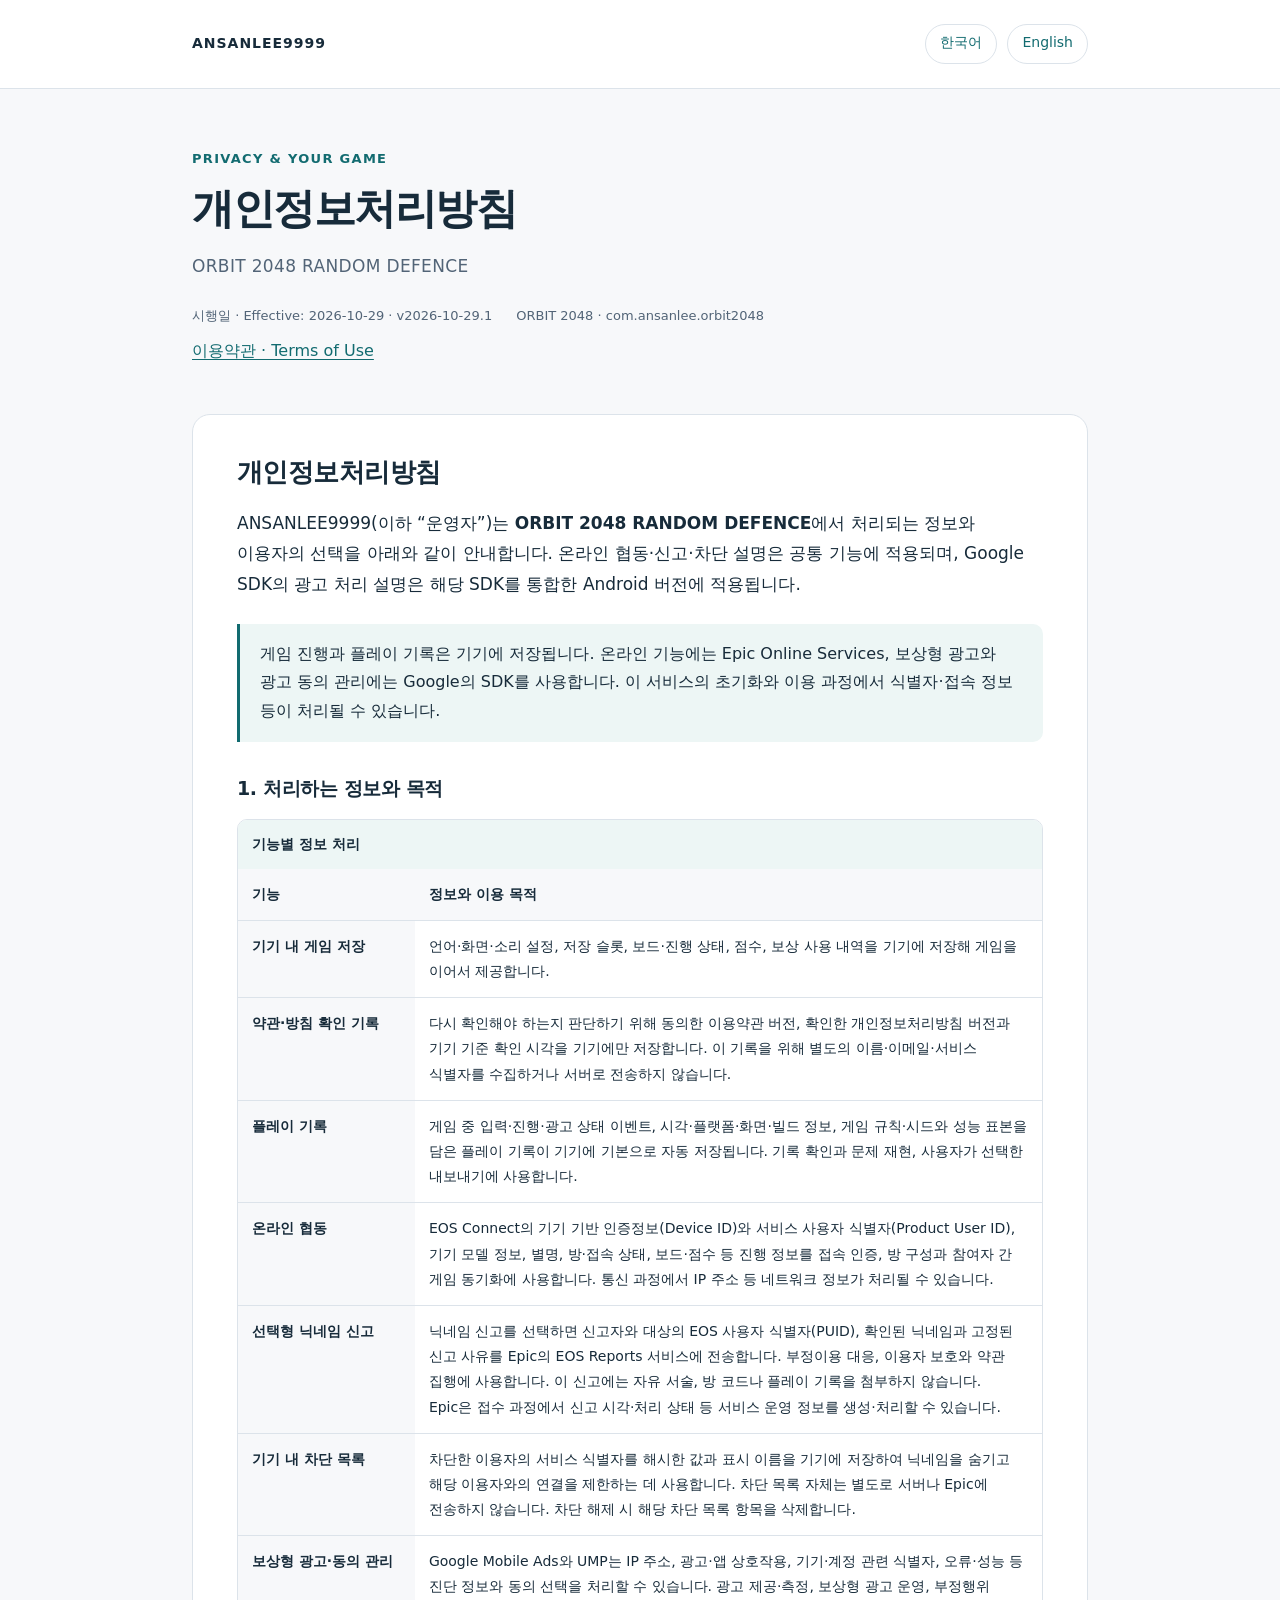
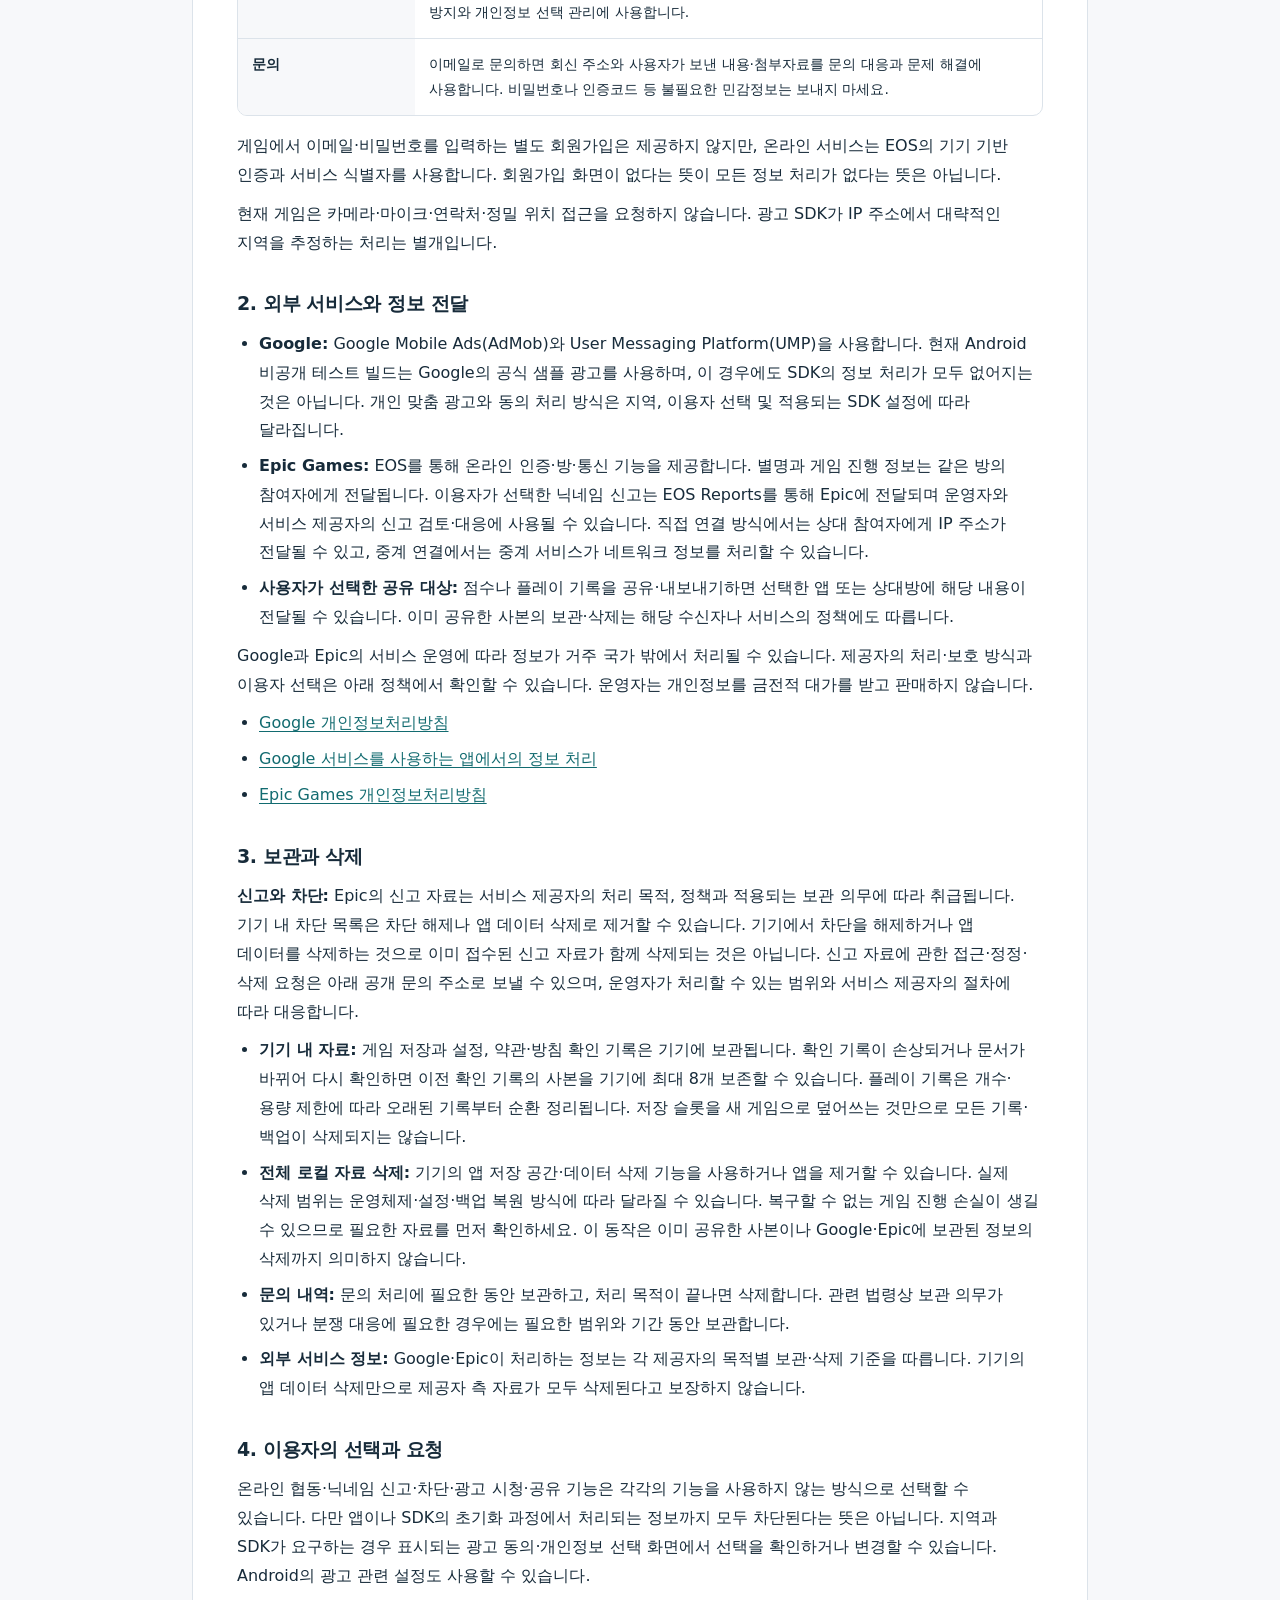
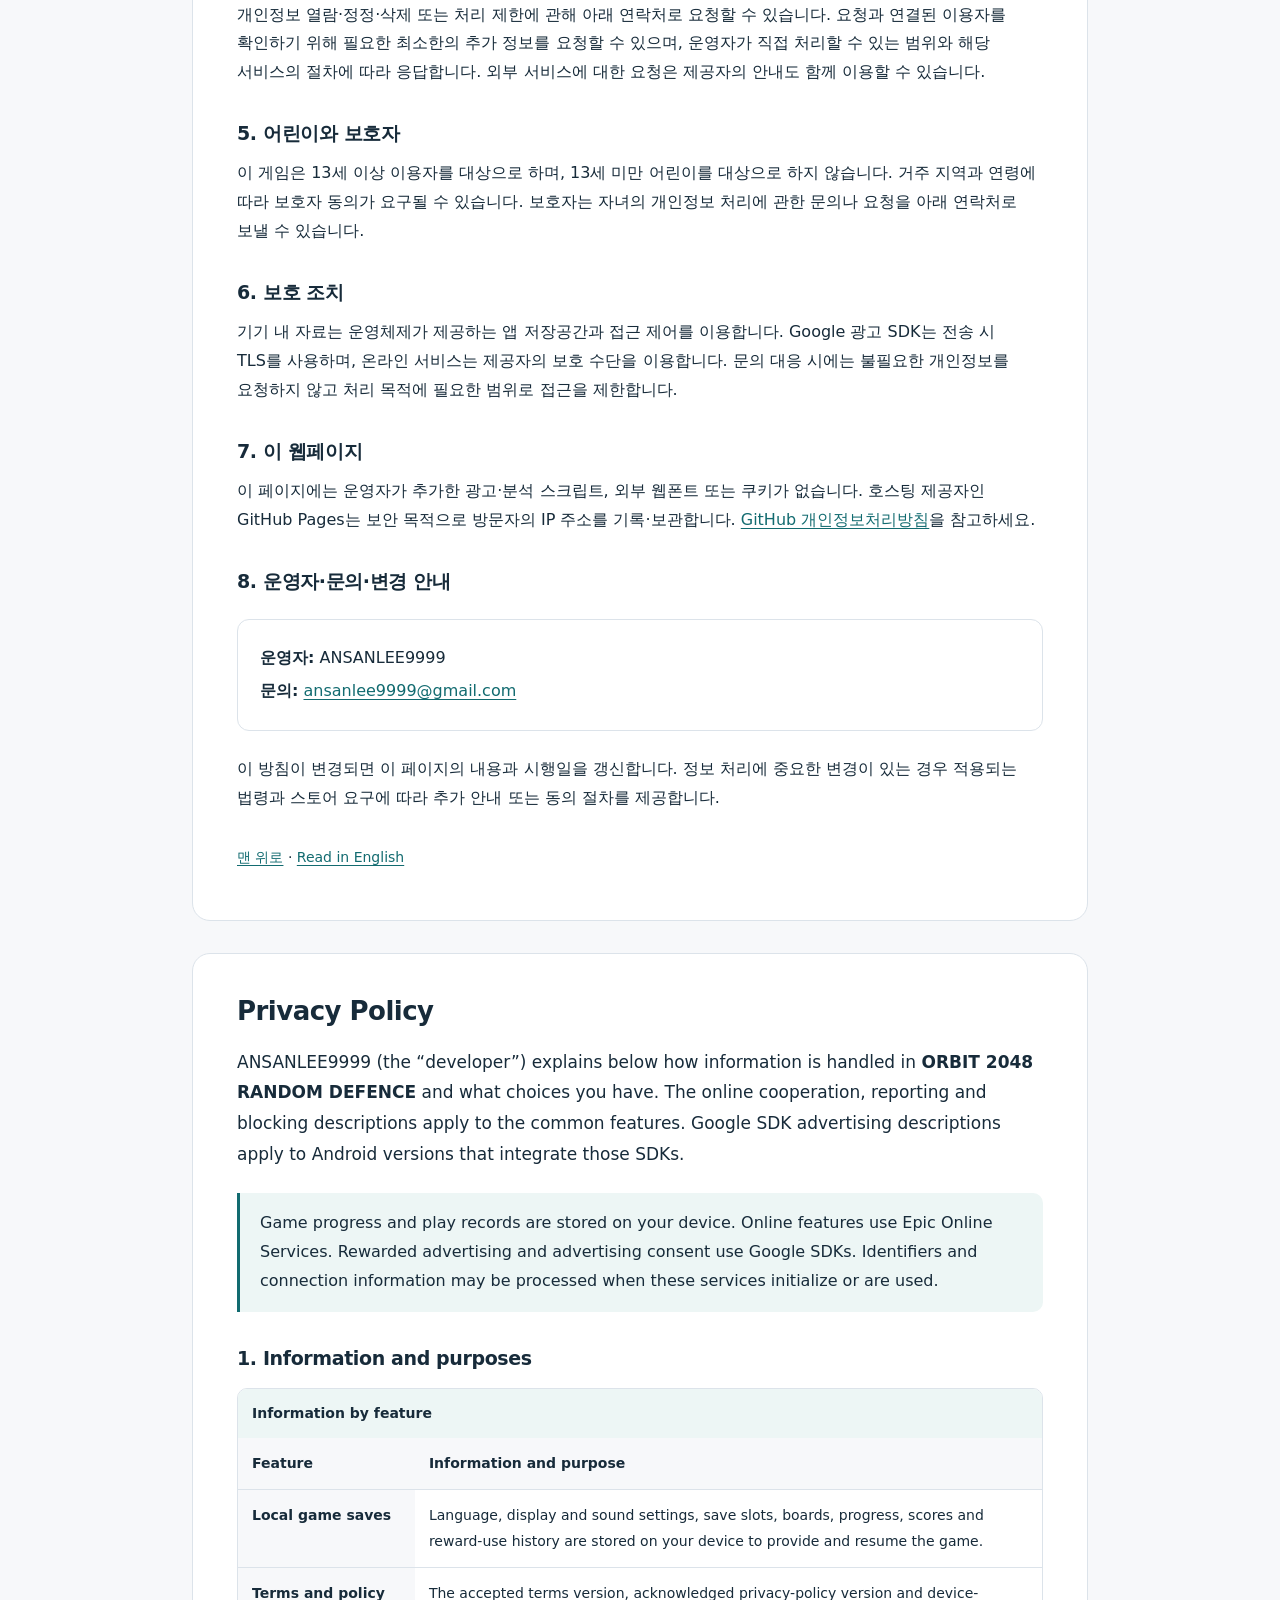
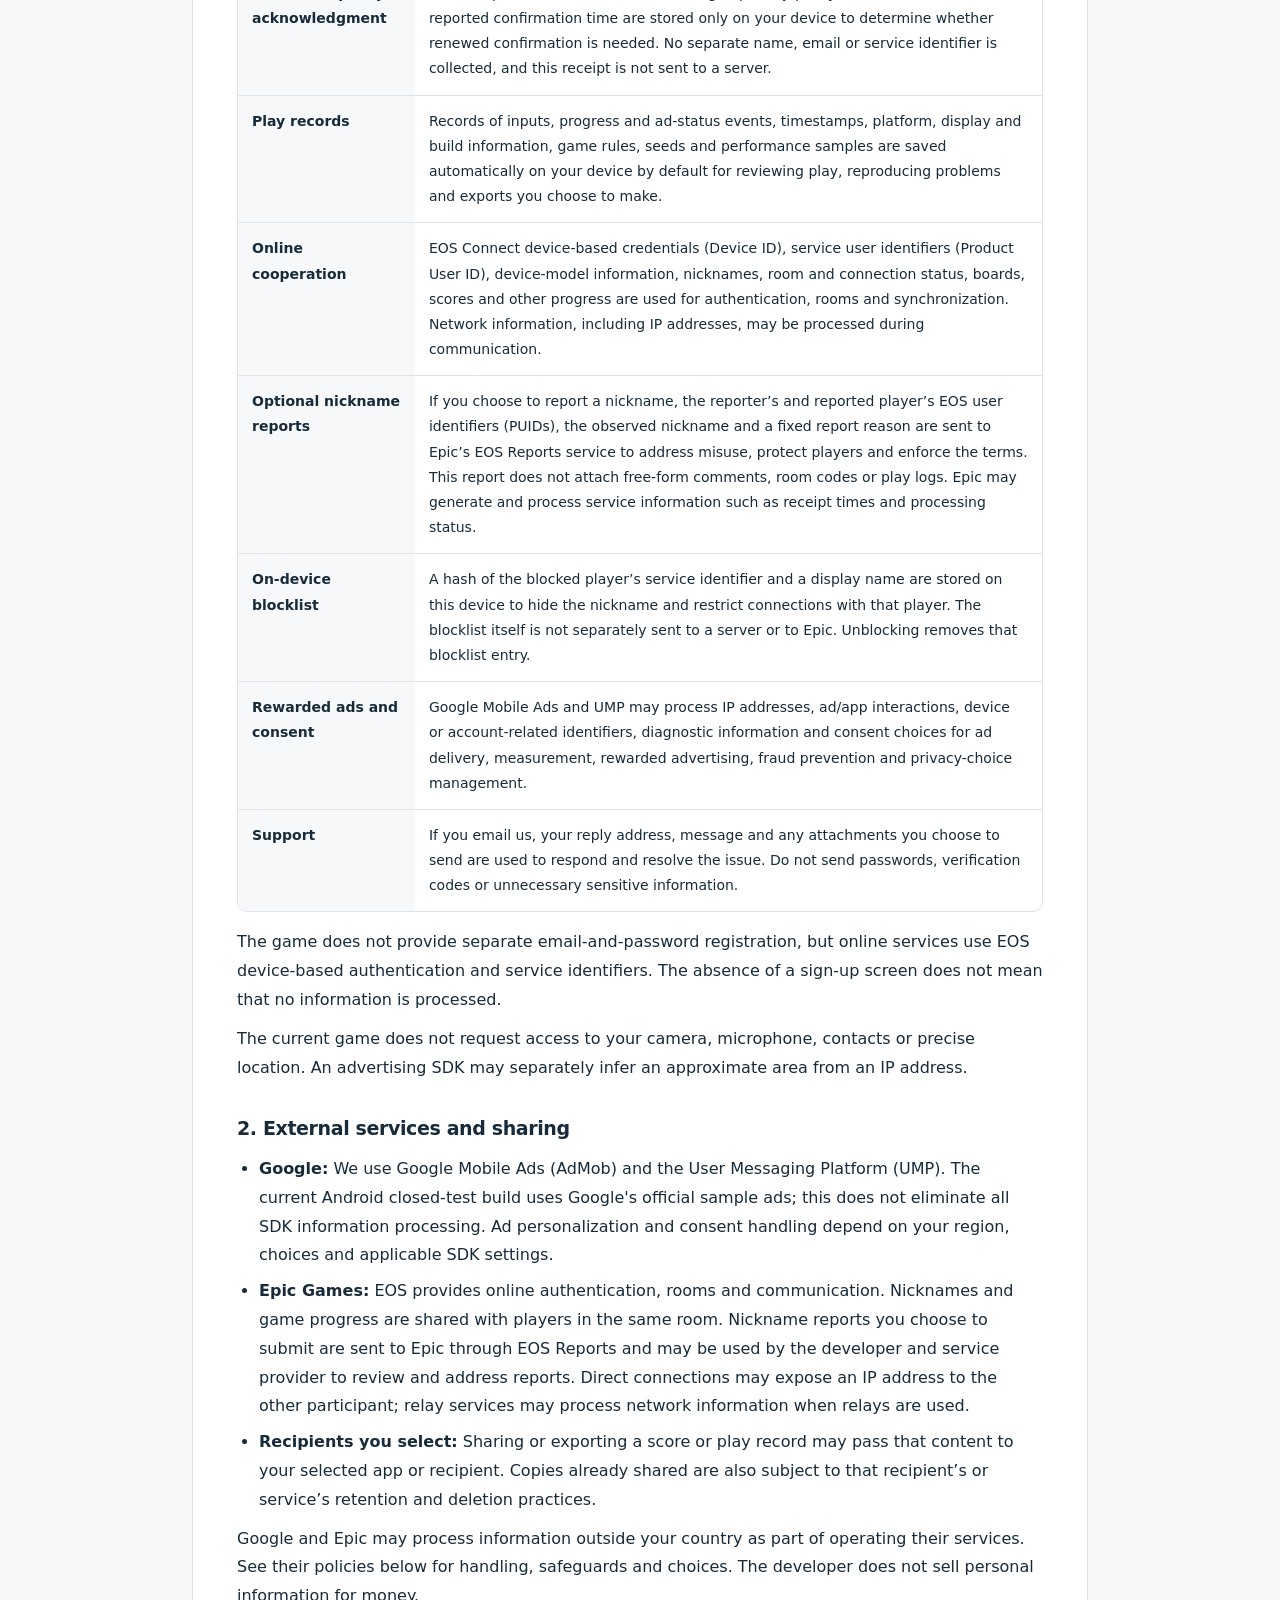
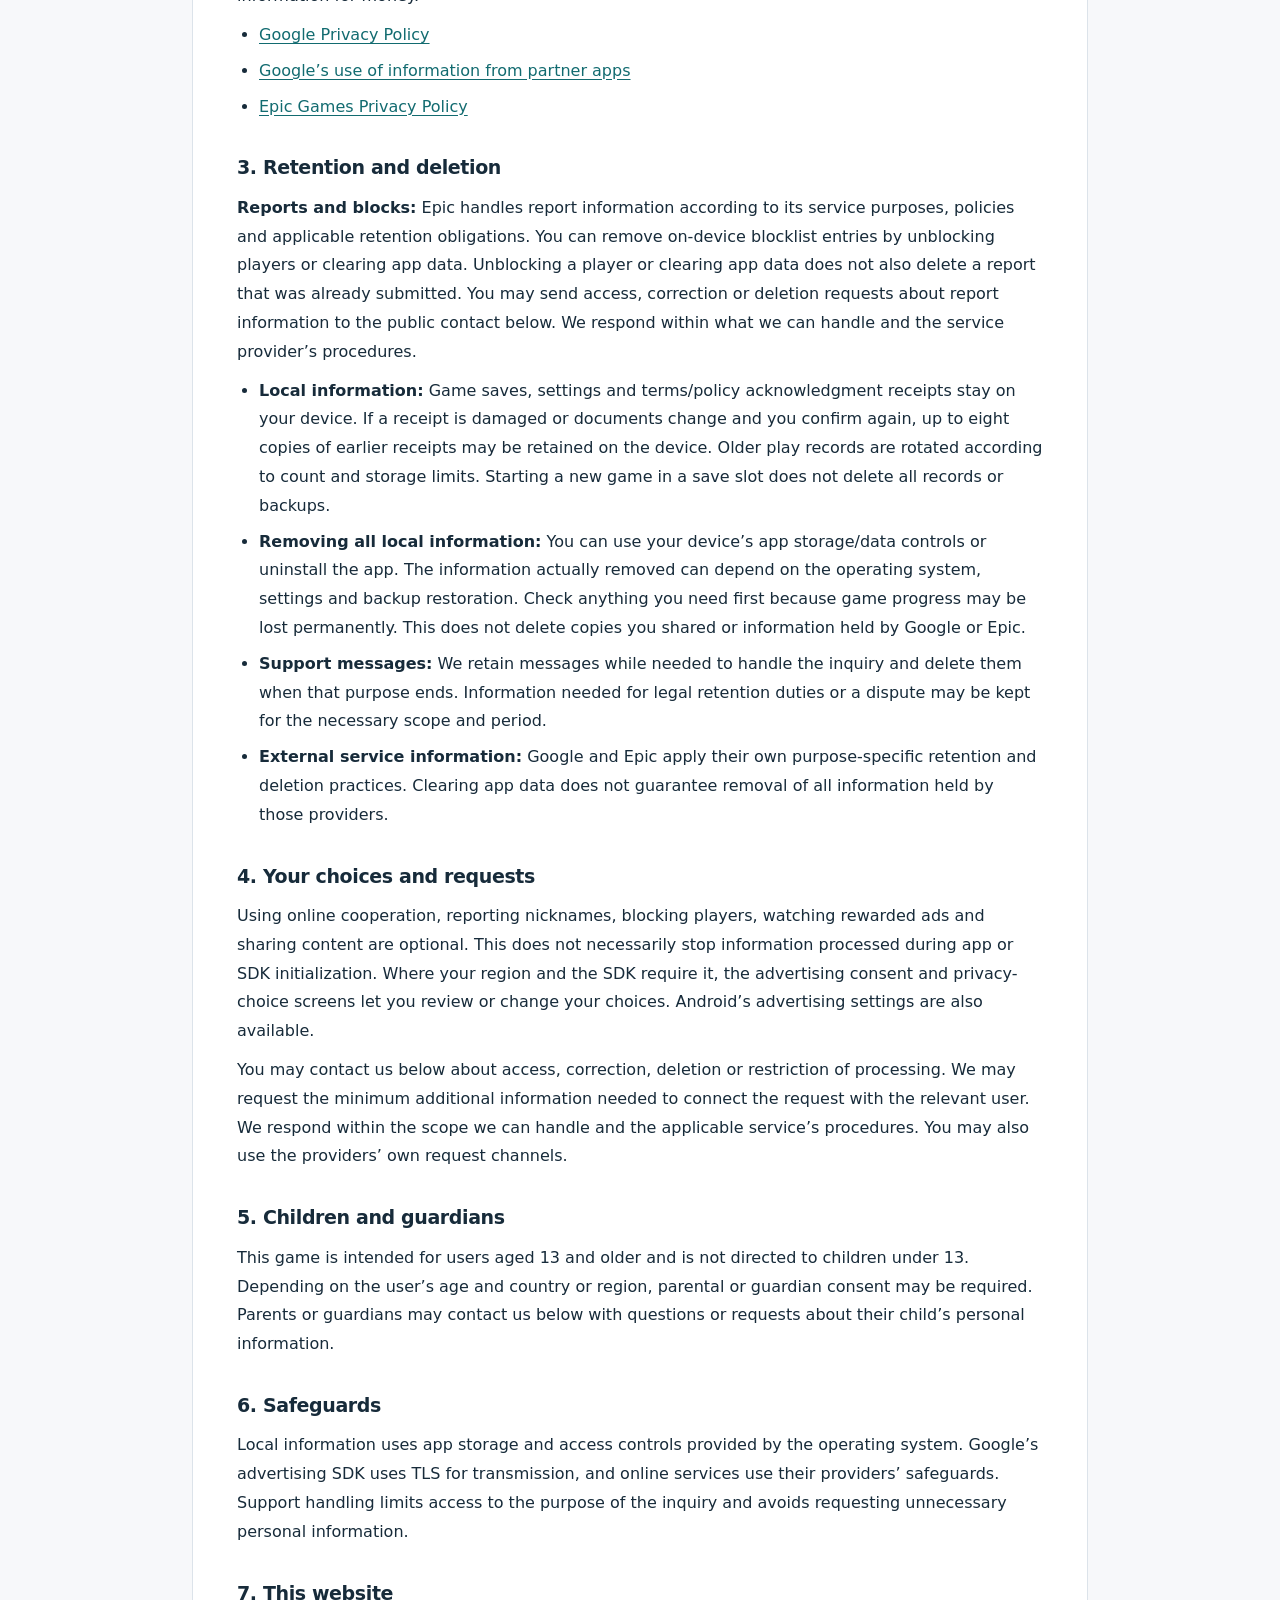
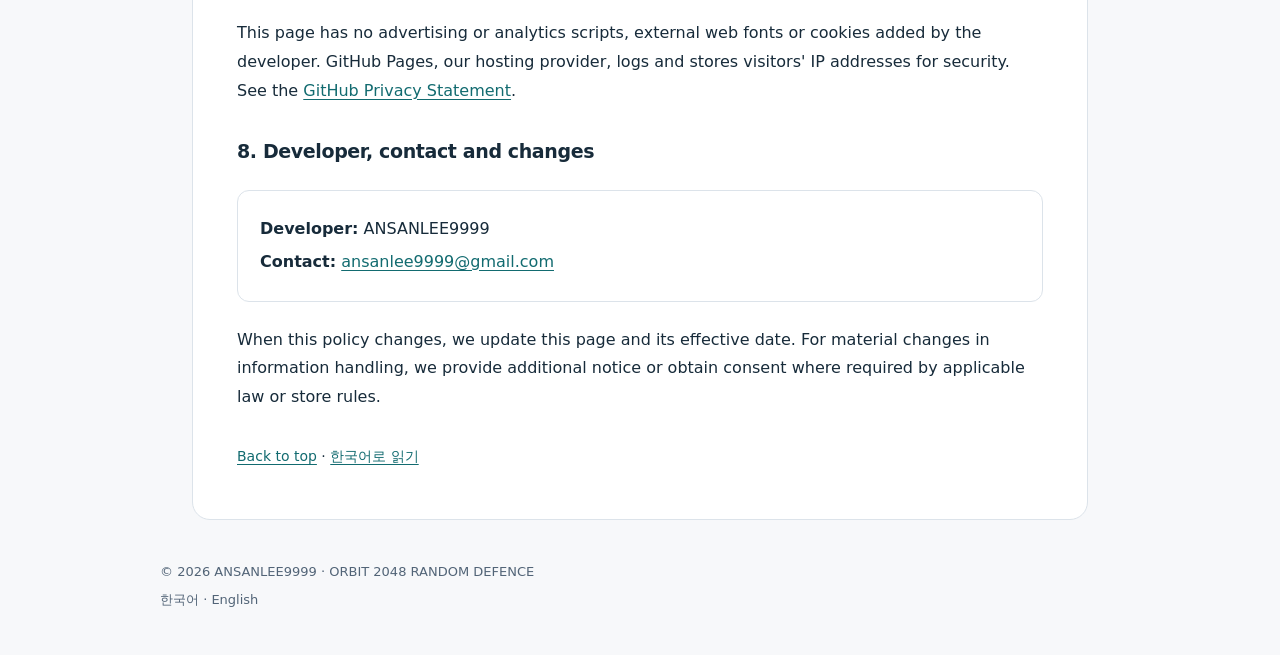
==== commit 1c940292: "Explain nickname reports and device-local blocking" ====
--- a/index.html
+++ b/index.html
@@ -24,13 +24,13 @@
       <p class="eyebrow">Privacy &amp; your game</p>
       <h1>개인정보처리방침</h1>
       <p class="app-name">ORBIT 2048 RANDOM DEFENCE</p>
-      <div class="meta"><span>시행일 · Effective: 2026-10-28 · v2026-10-28.1</span><span>Android · com.ansanlee.orbit2048</span></div>
+      <div class="meta"><span>시행일 · Effective: 2026-10-29 · v2026-10-29.1</span><span>ORBIT 2048 · com.ansanlee.orbit2048</span></div>
       <p><a href="terms.html">이용약관 · Terms of Use</a></p>
     </div>
 
 <article class="policy" id="ko" lang="ko" aria-labelledby="ko-title">
       <h2 id="ko-title">개인정보처리방침</h2>
-      <p class="intro">ANSANLEE9999(이하 “운영자”)는 <strong>ORBIT 2048 RANDOM DEFENCE</strong>의 Android 버전에서 처리되는 정보와 이용자의 선택을 아래와 같이 안내합니다.</p>
+      <p class="intro">ANSANLEE9999(이하 “운영자”)는 <strong>ORBIT 2048 RANDOM DEFENCE</strong>에서 처리되는 정보와 이용자의 선택을 아래와 같이 안내합니다. 온라인 협동·신고·차단 설명은 공통 기능에 적용되며, Google SDK의 광고 처리 설명은 해당 SDK를 통합한 Android 버전에 적용됩니다.</p>
       <div class="summary"><p>게임 진행과 플레이 기록은 기기에 저장됩니다. 온라인 기능에는 Epic Online Services, 보상형 광고와 광고 동의 관리에는 Google의 SDK를 사용합니다. 이 서비스의 초기화와 이용 과정에서 식별자·접속 정보 등이 처리될 수 있습니다.</p></div>
 
       <section class="section" aria-labelledby="ko-collect">
@@ -43,6 +43,8 @@
             <tr><th scope="row">약관·방침 확인 기록</th><td>다시 확인해야 하는지 판단하기 위해 동의한 이용약관 버전, 확인한 개인정보처리방침 버전과 기기 기준 확인 시각을 기기에만 저장합니다. 이 기록을 위해 별도의 이름·이메일·서비스 식별자를 수집하거나 서버로 전송하지 않습니다.</td></tr>
             <tr><th scope="row">플레이 기록</th><td>게임 중 입력·진행·광고 상태 이벤트, 시각·플랫폼·화면·빌드 정보, 게임 규칙·시드와 성능 표본을 담은 플레이 기록이 기기에 기본으로 자동 저장됩니다. 기록 확인과 문제 재현, 사용자가 선택한 내보내기에 사용합니다.</td></tr>
             <tr><th scope="row">온라인 협동</th><td>EOS Connect의 기기 기반 인증정보(Device ID)와 서비스 사용자 식별자(Product User ID), 기기 모델 정보, 별명, 방·접속 상태, 보드·점수 등 진행 정보를 접속 인증, 방 구성과 참여자 간 게임 동기화에 사용합니다. 통신 과정에서 IP 주소 등 네트워크 정보가 처리될 수 있습니다.</td></tr>
+            <tr><th scope="row">선택형 닉네임 신고</th><td>닉네임 신고를 선택하면 신고자와 대상의 EOS 사용자 식별자(PUID), 확인된 닉네임과 고정된 신고 사유를 Epic의 EOS Reports 서비스에 전송합니다. 부정이용 대응, 이용자 보호와 약관 집행에 사용합니다. 이 신고에는 자유 서술, 방 코드나 플레이 기록을 첨부하지 않습니다. Epic은 접수 과정에서 신고 시각·처리 상태 등 서비스 운영 정보를 생성·처리할 수 있습니다.</td></tr>
+            <tr><th scope="row">기기 내 차단 목록</th><td>차단한 이용자의 서비스 식별자를 해시한 값과 표시 이름을 기기에 저장하여 닉네임을 숨기고 해당 이용자와의 연결을 제한하는 데 사용합니다. 차단 목록 자체는 별도로 서버나 Epic에 전송하지 않습니다. 차단 해제 시 해당 차단 목록 항목을 삭제합니다.</td></tr>
             <tr><th scope="row">보상형 광고·동의 관리</th><td>Google Mobile Ads와 UMP는 IP 주소, 광고·앱 상호작용, 기기·계정 관련 식별자, 오류·성능 등 진단 정보와 동의 선택을 처리할 수 있습니다. 광고 제공·측정, 보상형 광고 운영, 부정행위 방지와 개인정보 선택 관리에 사용합니다.</td></tr>
             <tr><th scope="row">문의</th><td>이메일로 문의하면 회신 주소와 사용자가 보낸 내용·첨부자료를 문의 대응과 문제 해결에 사용합니다. 비밀번호나 인증코드 등 불필요한 민감정보는 보내지 마세요.</td></tr>
           </tbody>
@@ -55,7 +57,7 @@
         <h3 id="ko-sharing">2. 외부 서비스와 정보 전달</h3>
         <ul>
           <li><strong>Google:</strong> Google Mobile Ads(AdMob)와 User Messaging Platform(UMP)을 사용합니다. 현재 Android 비공개 테스트 빌드는 Google의 공식 샘플 광고를 사용하며, 이 경우에도 SDK의 정보 처리가 모두 없어지는 것은 아닙니다. 개인 맞춤 광고와 동의 처리 방식은 지역, 이용자 선택 및 적용되는 SDK 설정에 따라 달라집니다.</li>
-          <li><strong>Epic Games:</strong> EOS를 통해 온라인 인증·방·통신 기능을 제공합니다. 별명과 게임 진행 정보는 같은 방의 참여자에게 전달됩니다. 직접 연결 방식에서는 상대 참여자에게 IP 주소가 전달될 수 있고, 중계 연결에서는 중계 서비스가 네트워크 정보를 처리할 수 있습니다.</li>
+          <li><strong>Epic Games:</strong> EOS를 통해 온라인 인증·방·통신 기능을 제공합니다. 별명과 게임 진행 정보는 같은 방의 참여자에게 전달됩니다. 이용자가 선택한 닉네임 신고는 EOS Reports를 통해 Epic에 전달되며 운영자와 서비스 제공자의 신고 검토·대응에 사용될 수 있습니다. 직접 연결 방식에서는 상대 참여자에게 IP 주소가 전달될 수 있고, 중계 연결에서는 중계 서비스가 네트워크 정보를 처리할 수 있습니다.</li>
           <li><strong>사용자가 선택한 공유 대상:</strong> 점수나 플레이 기록을 공유·내보내기하면 선택한 앱 또는 상대방에 해당 내용이 전달될 수 있습니다. 이미 공유한 사본의 보관·삭제는 해당 수신자나 서비스의 정책에도 따릅니다.</li>
         </ul>
         <p>Google과 Epic의 서비스 운영에 따라 정보가 거주 국가 밖에서 처리될 수 있습니다. 제공자의 처리·보호 방식과 이용자 선택은 아래 정책에서 확인할 수 있습니다. 운영자는 개인정보를 금전적 대가를 받고 판매하지 않습니다.</p>
@@ -68,9 +70,10 @@
 
       <section class="section" aria-labelledby="ko-retention">
         <h3 id="ko-retention">3. 보관과 삭제</h3>
+        <p><strong>신고와 차단:</strong> Epic의 신고 자료는 서비스 제공자의 처리 목적, 정책과 적용되는 보관 의무에 따라 취급됩니다. 기기 내 차단 목록은 차단 해제나 앱 데이터 삭제로 제거할 수 있습니다. 기기에서 차단을 해제하거나 앱 데이터를 삭제하는 것으로 이미 접수된 신고 자료가 함께 삭제되는 것은 아닙니다. 신고 자료에 관한 접근·정정·삭제 요청은 아래 공개 문의 주소로 보낼 수 있으며, 운영자가 처리할 수 있는 범위와 서비스 제공자의 절차에 따라 대응합니다.</p>
         <ul>
           <li><strong>기기 내 자료:</strong> 게임 저장과 설정, 약관·방침 확인 기록은 기기에 보관됩니다. 확인 기록이 손상되거나 문서가 바뀌어 다시 확인하면 이전 확인 기록의 사본을 기기에 최대 8개 보존할 수 있습니다. 플레이 기록은 개수·용량 제한에 따라 오래된 기록부터 순환 정리됩니다. 저장 슬롯을 새 게임으로 덮어쓰는 것만으로 모든 기록·백업이 삭제되지는 않습니다.</li>
-          <li><strong>전체 로컬 자료 삭제:</strong> Android 설정에서 이 앱의 저장공간/데이터를 삭제하거나 앱을 제거할 수 있습니다. 복구할 수 없는 게임 진행 손실이 생길 수 있으므로 필요한 자료를 먼저 확인하세요. 이 동작은 이미 공유한 사본이나 Google·Epic에 보관된 정보의 삭제까지 의미하지 않습니다.</li>
+          <li><strong>전체 로컬 자료 삭제:</strong> 기기의 앱 저장 공간·데이터 삭제 기능을 사용하거나 앱을 제거할 수 있습니다. 실제 삭제 범위는 운영체제·설정·백업 복원 방식에 따라 달라질 수 있습니다. 복구할 수 없는 게임 진행 손실이 생길 수 있으므로 필요한 자료를 먼저 확인하세요. 이 동작은 이미 공유한 사본이나 Google·Epic에 보관된 정보의 삭제까지 의미하지 않습니다.</li>
           <li><strong>문의 내역:</strong> 문의 처리에 필요한 동안 보관하고, 처리 목적이 끝나면 삭제합니다. 관련 법령상 보관 의무가 있거나 분쟁 대응에 필요한 경우에는 필요한 범위와 기간 동안 보관합니다.</li>
           <li><strong>외부 서비스 정보:</strong> Google·Epic이 처리하는 정보는 각 제공자의 목적별 보관·삭제 기준을 따릅니다. 기기의 앱 데이터 삭제만으로 제공자 측 자료가 모두 삭제된다고 보장하지 않습니다.</li>
         </ul>
@@ -78,7 +81,7 @@
 
       <section class="section" aria-labelledby="ko-choices">
         <h3 id="ko-choices">4. 이용자의 선택과 요청</h3>
-        <p>온라인 협동·광고 시청·공유 기능은 각각의 기능을 사용하지 않는 방식으로 선택할 수 있습니다. 다만 앱이나 SDK의 초기화 과정에서 처리되는 정보까지 모두 차단된다는 뜻은 아닙니다. 지역과 SDK가 요구하는 경우 표시되는 광고 동의·개인정보 선택 화면에서 선택을 확인하거나 변경할 수 있습니다. Android의 광고 관련 설정도 사용할 수 있습니다.</p>
+        <p>온라인 협동·닉네임 신고·차단·광고 시청·공유 기능은 각각의 기능을 사용하지 않는 방식으로 선택할 수 있습니다. 다만 앱이나 SDK의 초기화 과정에서 처리되는 정보까지 모두 차단된다는 뜻은 아닙니다. 지역과 SDK가 요구하는 경우 표시되는 광고 동의·개인정보 선택 화면에서 선택을 확인하거나 변경할 수 있습니다. Android의 광고 관련 설정도 사용할 수 있습니다.</p>
         <p>개인정보 열람·정정·삭제 또는 처리 제한에 관해 아래 연락처로 요청할 수 있습니다. 요청과 연결된 이용자를 확인하기 위해 필요한 최소한의 추가 정보를 요청할 수 있으며, 운영자가 직접 처리할 수 있는 범위와 해당 서비스의 절차에 따라 응답합니다. 외부 서비스에 대한 요청은 제공자의 안내도 함께 이용할 수 있습니다.</p>
       </section>
 
@@ -107,7 +110,7 @@
 
     <article class="policy" id="en" lang="en" aria-labelledby="en-title">
       <h2 id="en-title">Privacy Policy</h2>
-      <p class="intro">ANSANLEE9999 (the “developer”) explains below how information is handled in the Android version of <strong>ORBIT 2048 RANDOM DEFENCE</strong> and what choices you have.</p>
+      <p class="intro">ANSANLEE9999 (the “developer”) explains below how information is handled in <strong>ORBIT 2048 RANDOM DEFENCE</strong> and what choices you have. The online cooperation, reporting and blocking descriptions apply to the common features. Google SDK advertising descriptions apply to Android versions that integrate those SDKs.</p>
       <div class="summary"><p>Game progress and play records are stored on your device. Online features use Epic Online Services. Rewarded advertising and advertising consent use Google SDKs. Identifiers and connection information may be processed when these services initialize or are used.</p></div>
 
       <section class="section" aria-labelledby="en-collect">
@@ -120,6 +123,8 @@
             <tr><th scope="row">Terms and policy acknowledgment</th><td>The accepted terms version, acknowledged privacy-policy version and device-reported confirmation time are stored only on your device to determine whether renewed confirmation is needed. No separate name, email or service identifier is collected, and this receipt is not sent to a server.</td></tr>
             <tr><th scope="row">Play records</th><td>Records of inputs, progress and ad-status events, timestamps, platform, display and build information, game rules, seeds and performance samples are saved automatically on your device by default for reviewing play, reproducing problems and exports you choose to make.</td></tr>
             <tr><th scope="row">Online cooperation</th><td>EOS Connect device-based credentials (Device ID), service user identifiers (Product User ID), device-model information, nicknames, room and connection status, boards, scores and other progress are used for authentication, rooms and synchronization. Network information, including IP addresses, may be processed during communication.</td></tr>
+            <tr><th scope="row">Optional nickname reports</th><td>If you choose to report a nickname, the reporter’s and reported player’s EOS user identifiers (PUIDs), the observed nickname and a fixed report reason are sent to Epic’s EOS Reports service to address misuse, protect players and enforce the terms. This report does not attach free-form comments, room codes or play logs. Epic may generate and process service information such as receipt times and processing status.</td></tr>
+            <tr><th scope="row">On-device blocklist</th><td>A hash of the blocked player’s service identifier and a display name are stored on this device to hide the nickname and restrict connections with that player. The blocklist itself is not separately sent to a server or to Epic. Unblocking removes that blocklist entry.</td></tr>
             <tr><th scope="row">Rewarded ads and consent</th><td>Google Mobile Ads and UMP may process IP addresses, ad/app interactions, device or account-related identifiers, diagnostic information and consent choices for ad delivery, measurement, rewarded advertising, fraud prevention and privacy-choice management.</td></tr>
             <tr><th scope="row">Support</th><td>If you email us, your reply address, message and any attachments you choose to send are used to respond and resolve the issue. Do not send passwords, verification codes or unnecessary sensitive information.</td></tr>
           </tbody>
@@ -132,7 +137,7 @@
         <h3 id="en-sharing">2. External services and sharing</h3>
         <ul>
           <li><strong>Google:</strong> We use Google Mobile Ads (AdMob) and the User Messaging Platform (UMP). The current Android closed-test build uses Google's official sample ads; this does not eliminate all SDK information processing. Ad personalization and consent handling depend on your region, choices and applicable SDK settings.</li>
-          <li><strong>Epic Games:</strong> EOS provides online authentication, rooms and communication. Nicknames and game progress are shared with players in the same room. Direct connections may expose an IP address to the other participant; relay services may process network information when relays are used.</li>
+          <li><strong>Epic Games:</strong> EOS provides online authentication, rooms and communication. Nicknames and game progress are shared with players in the same room. Nickname reports you choose to submit are sent to Epic through EOS Reports and may be used by the developer and service provider to review and address reports. Direct connections may expose an IP address to the other participant; relay services may process network information when relays are used.</li>
           <li><strong>Recipients you select:</strong> Sharing or exporting a score or play record may pass that content to your selected app or recipient. Copies already shared are also subject to that recipient’s or service’s retention and deletion practices.</li>
         </ul>
         <p>Google and Epic may process information outside your country as part of operating their services. See their policies below for handling, safeguards and choices. The developer does not sell personal information for money.</p>
@@ -145,9 +150,10 @@
 
       <section class="section" aria-labelledby="en-retention">
         <h3 id="en-retention">3. Retention and deletion</h3>
+        <p><strong>Reports and blocks:</strong> Epic handles report information according to its service purposes, policies and applicable retention obligations. You can remove on-device blocklist entries by unblocking players or clearing app data. Unblocking a player or clearing app data does not also delete a report that was already submitted. You may send access, correction or deletion requests about report information to the public contact below. We respond within what we can handle and the service provider’s procedures.</p>
         <ul>
           <li><strong>Local information:</strong> Game saves, settings and terms/policy acknowledgment receipts stay on your device. If a receipt is damaged or documents change and you confirm again, up to eight copies of earlier receipts may be retained on the device. Older play records are rotated according to count and storage limits. Starting a new game in a save slot does not delete all records or backups.</li>
-          <li><strong>Removing all local information:</strong> You can clear this app’s storage/data in Android settings or uninstall the app. Check anything you need first because game progress may be lost permanently. This does not delete copies you shared or information held by Google or Epic.</li>
+          <li><strong>Removing all local information:</strong> You can use your device’s app storage/data controls or uninstall the app. The information actually removed can depend on the operating system, settings and backup restoration. Check anything you need first because game progress may be lost permanently. This does not delete copies you shared or information held by Google or Epic.</li>
           <li><strong>Support messages:</strong> We retain messages while needed to handle the inquiry and delete them when that purpose ends. Information needed for legal retention duties or a dispute may be kept for the necessary scope and period.</li>
           <li><strong>External service information:</strong> Google and Epic apply their own purpose-specific retention and deletion practices. Clearing app data does not guarantee removal of all information held by those providers.</li>
         </ul>
@@ -155,7 +161,7 @@
 
       <section class="section" aria-labelledby="en-choices">
         <h3 id="en-choices">4. Your choices and requests</h3>
-        <p>Using online cooperation, watching rewarded ads and sharing content are optional. This does not necessarily stop information processed during app or SDK initialization. Where your region and the SDK require it, the advertising consent and privacy-choice screens let you review or change your choices. Android’s advertising settings are also available.</p>
+        <p>Using online cooperation, reporting nicknames, blocking players, watching rewarded ads and sharing content are optional. This does not necessarily stop information processed during app or SDK initialization. Where your region and the SDK require it, the advertising consent and privacy-choice screens let you review or change your choices. Android’s advertising settings are also available.</p>
         <p>You may contact us below about access, correction, deletion or restriction of processing. We may request the minimum additional information needed to connect the request with the relevant user. We respond within the scope we can handle and the applicable service’s procedures. You may also use the providers’ own request channels.</p>
       </section>
 
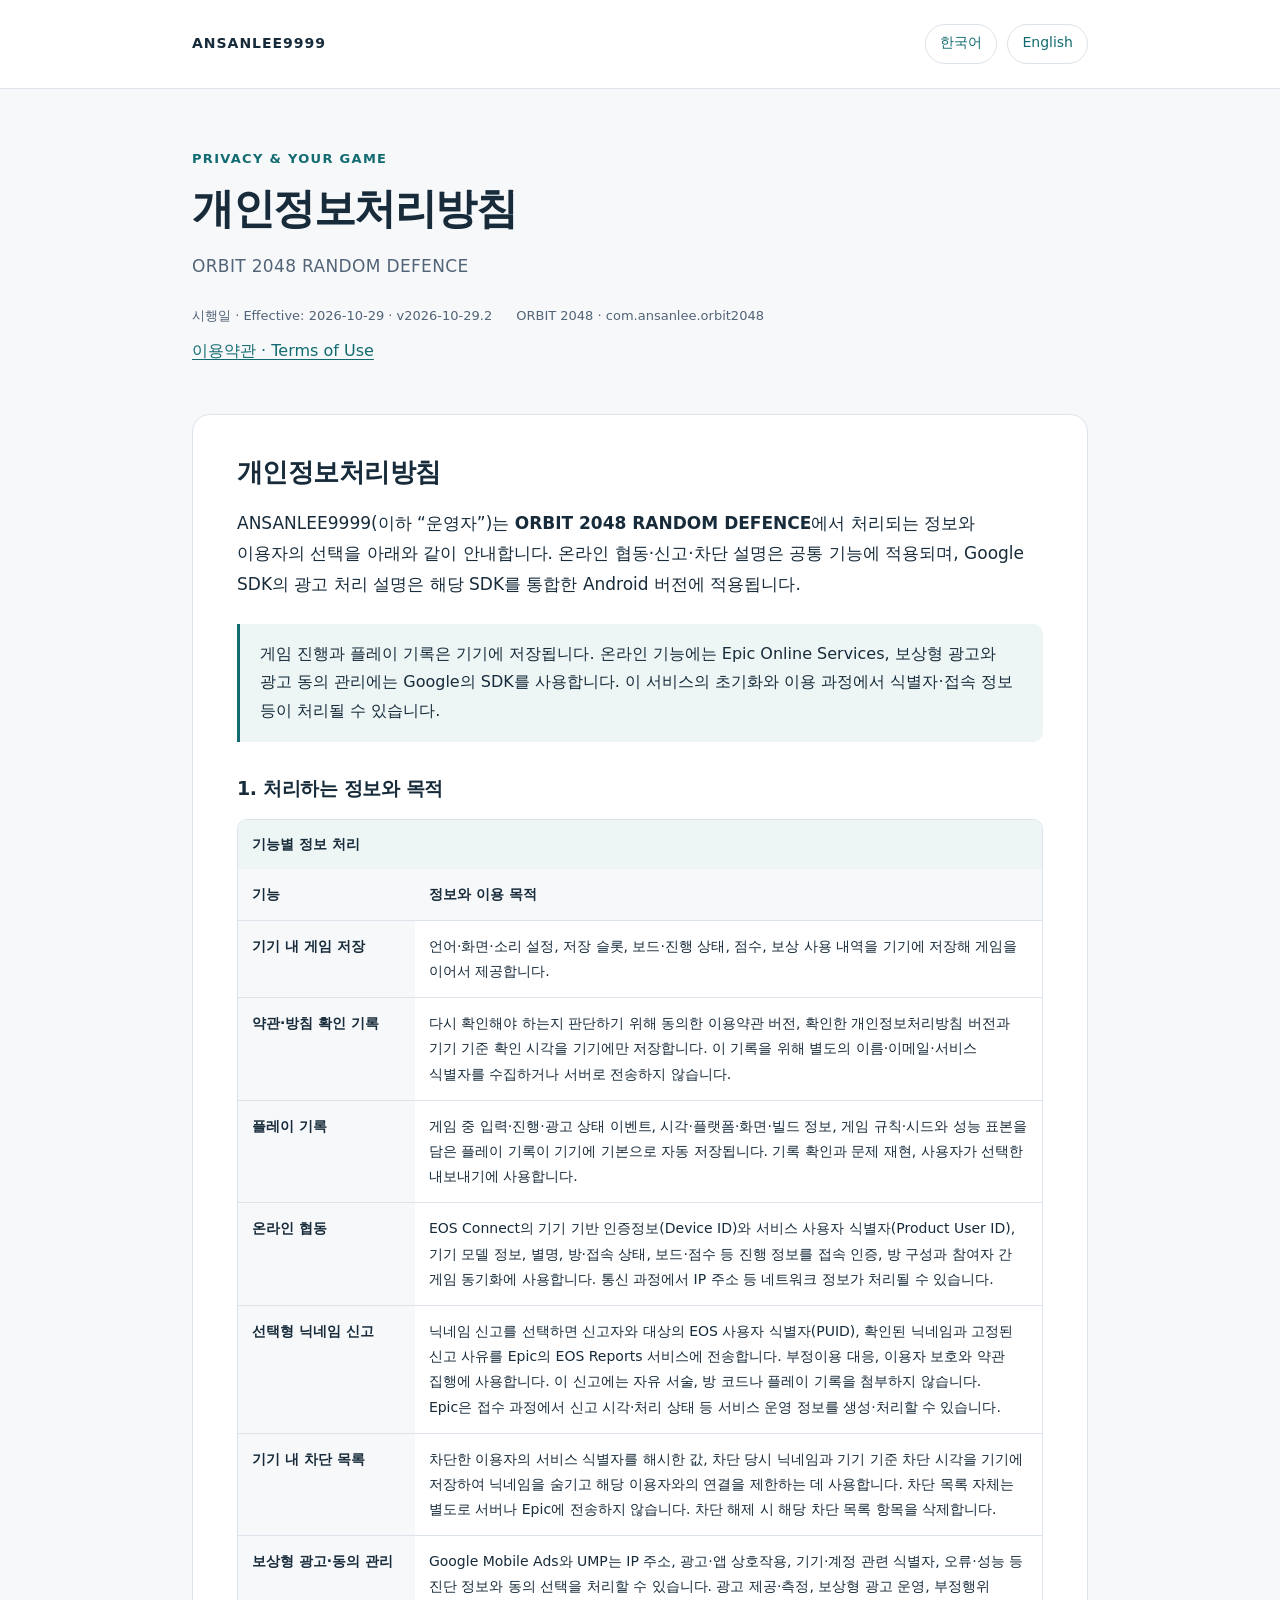
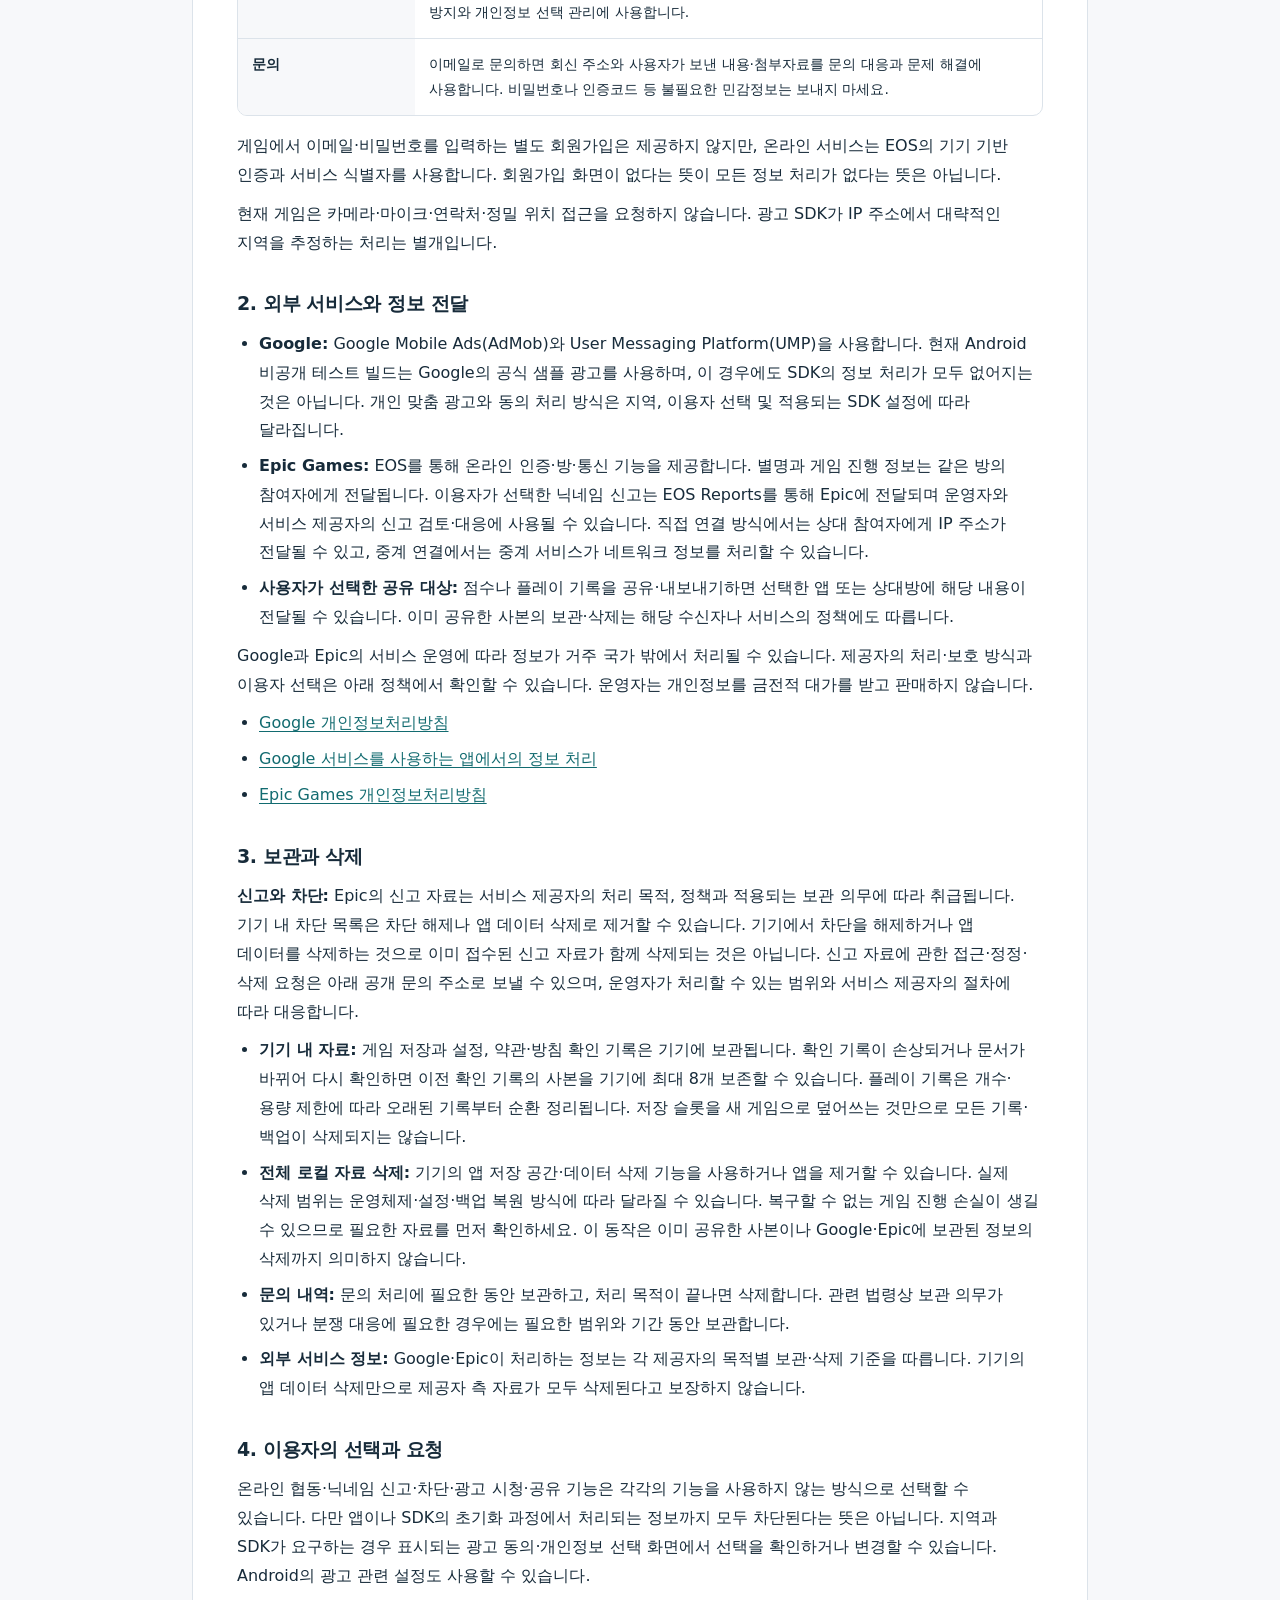
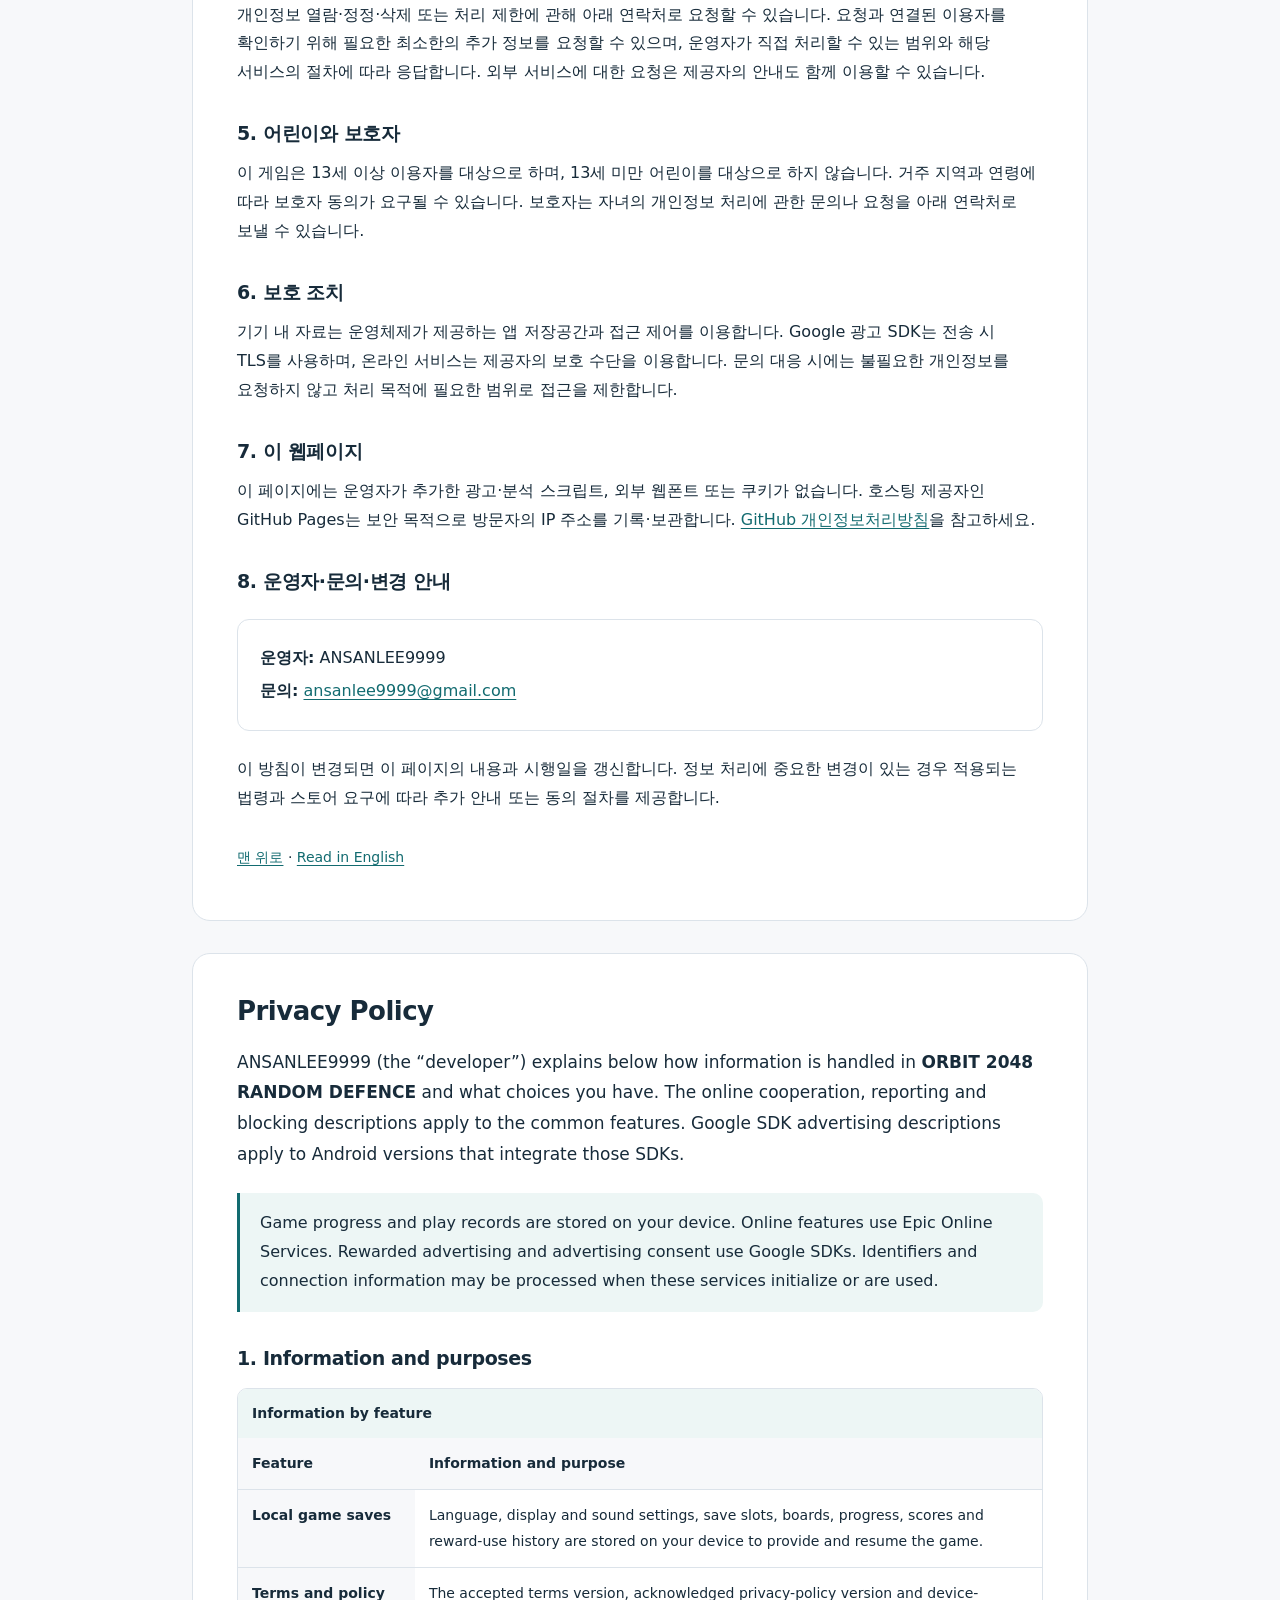
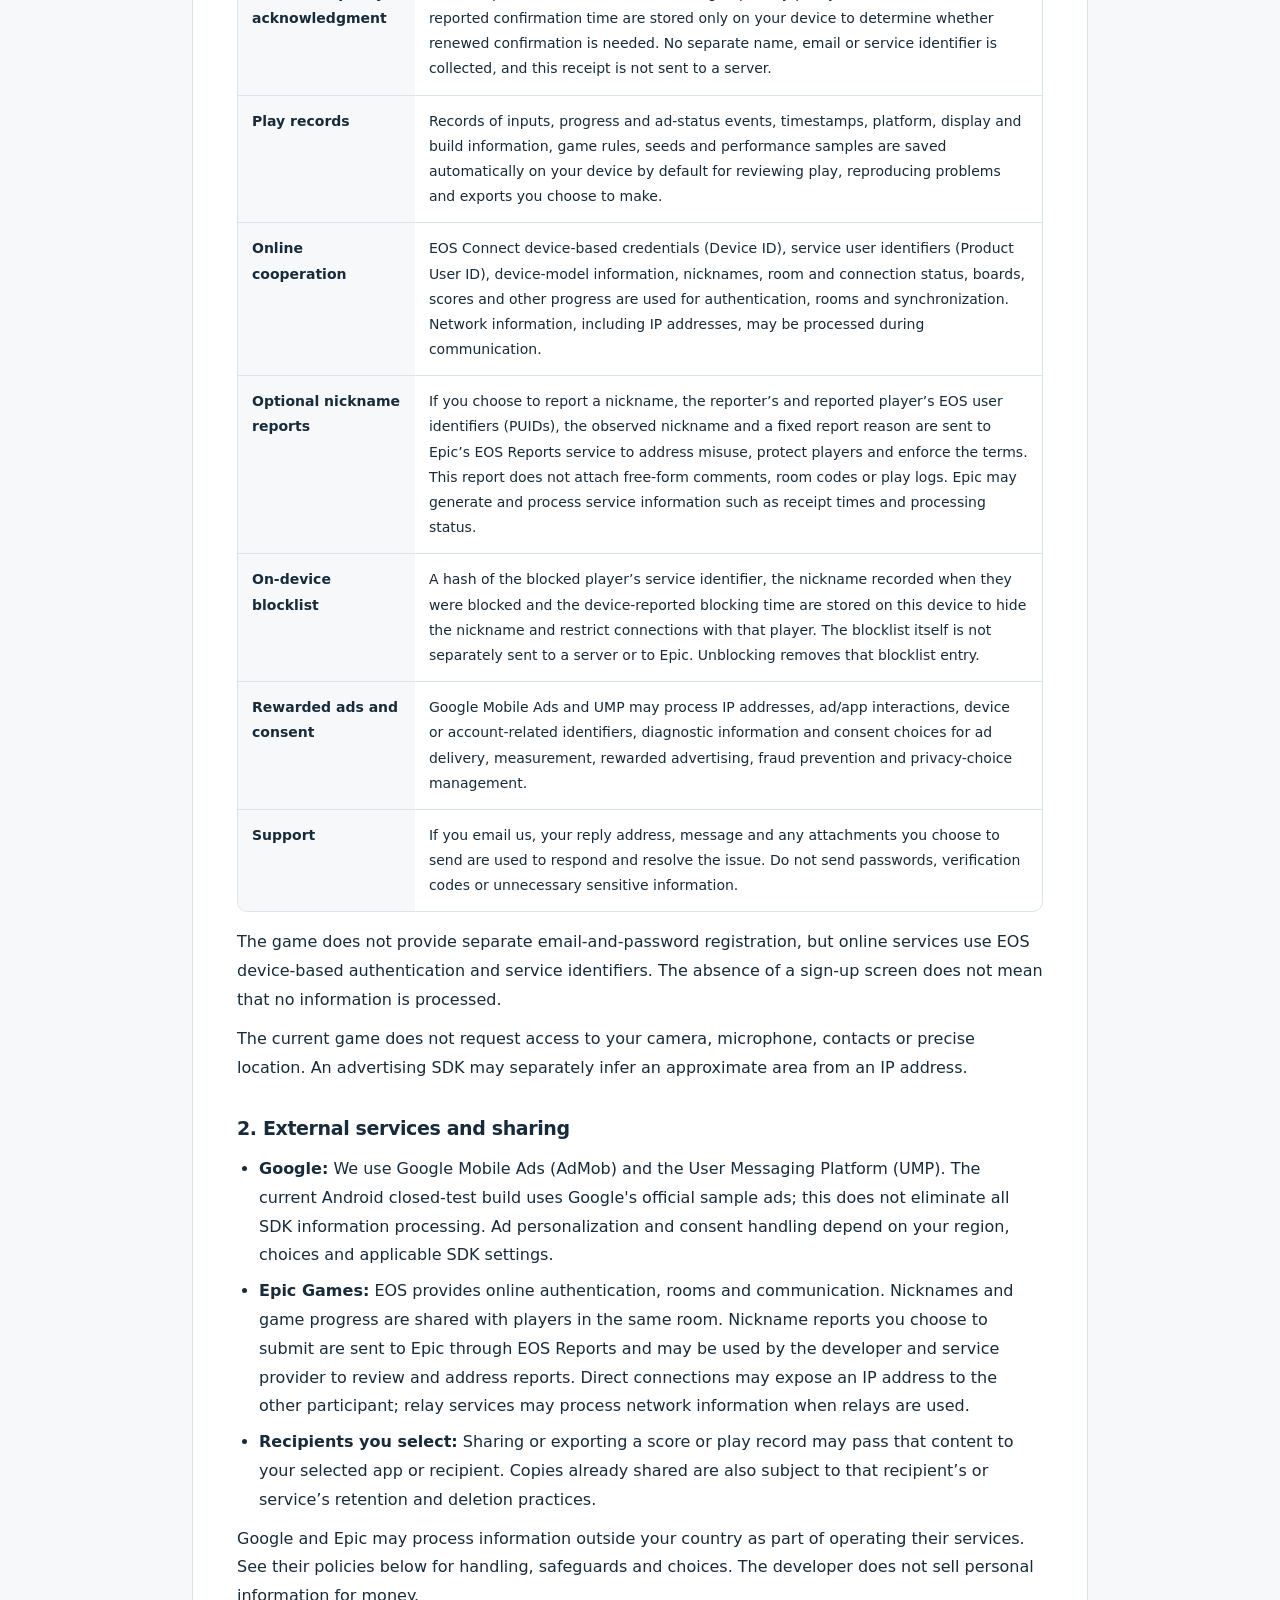
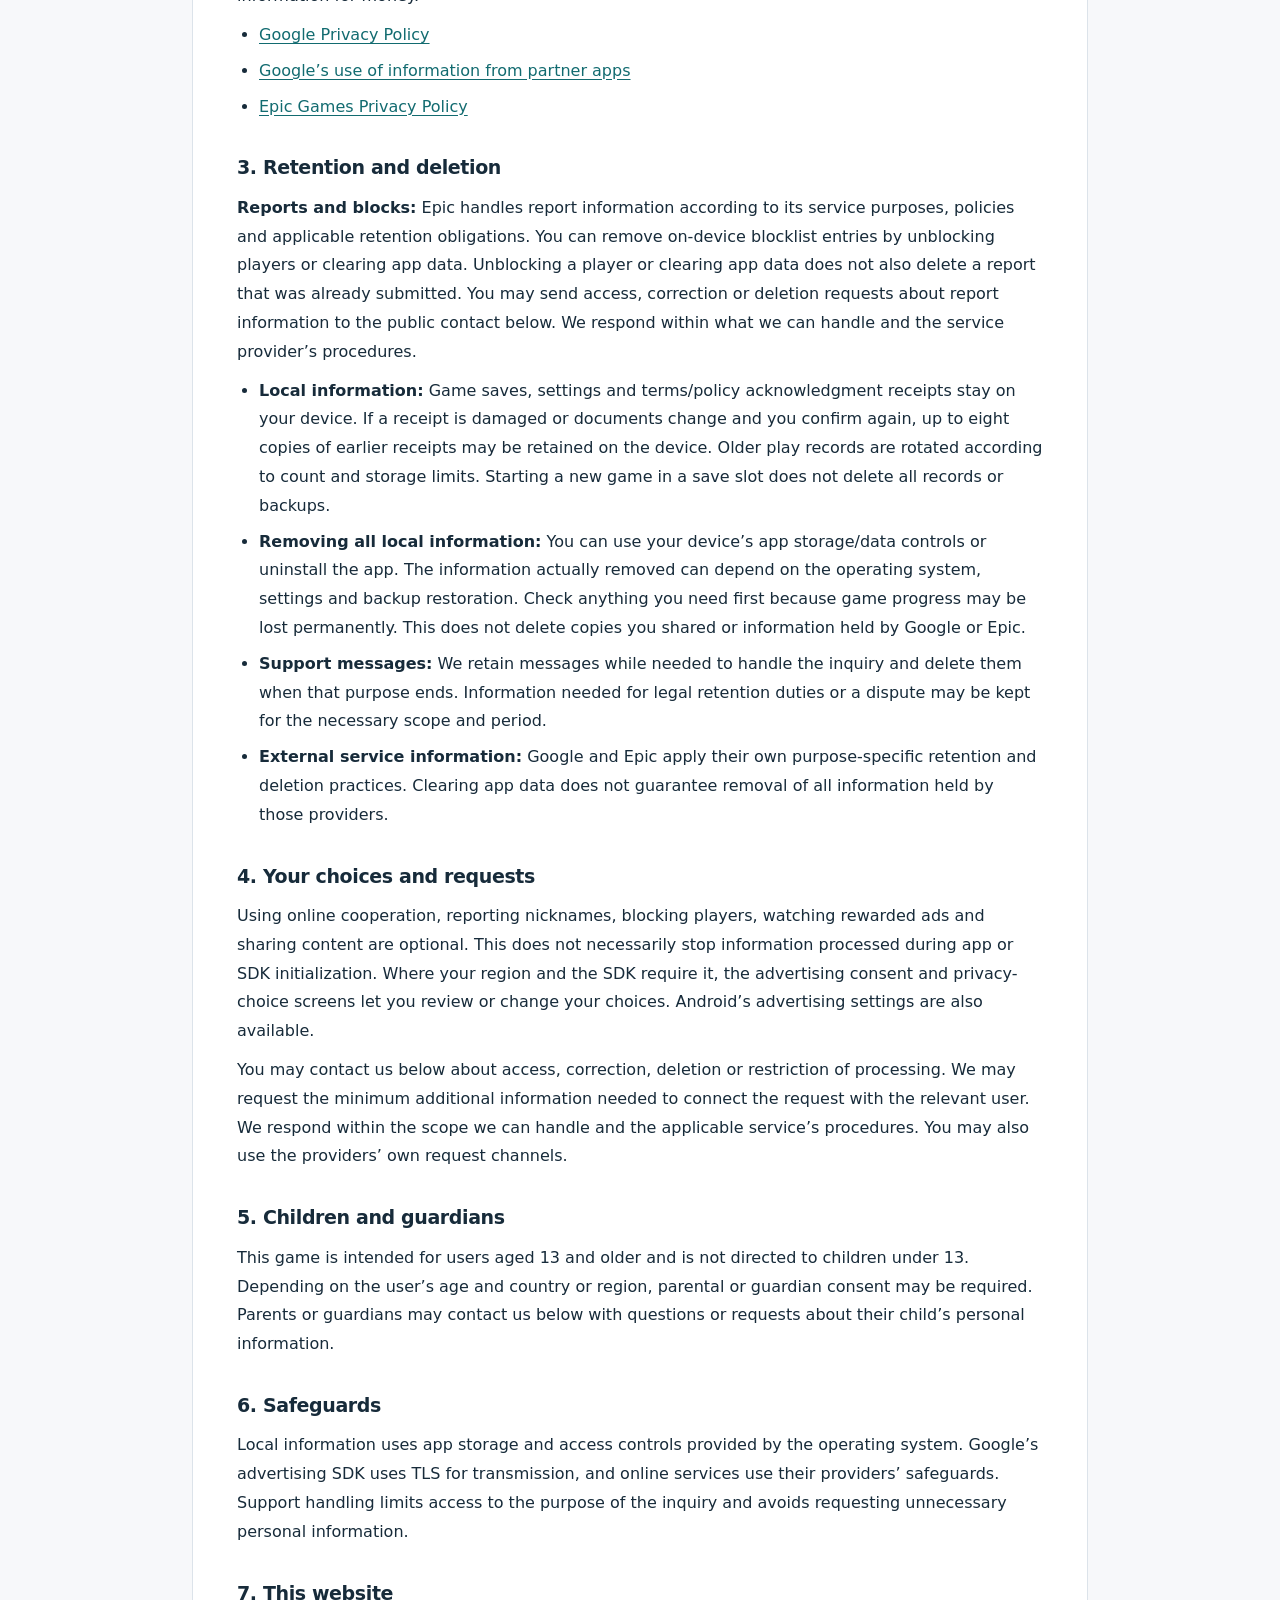
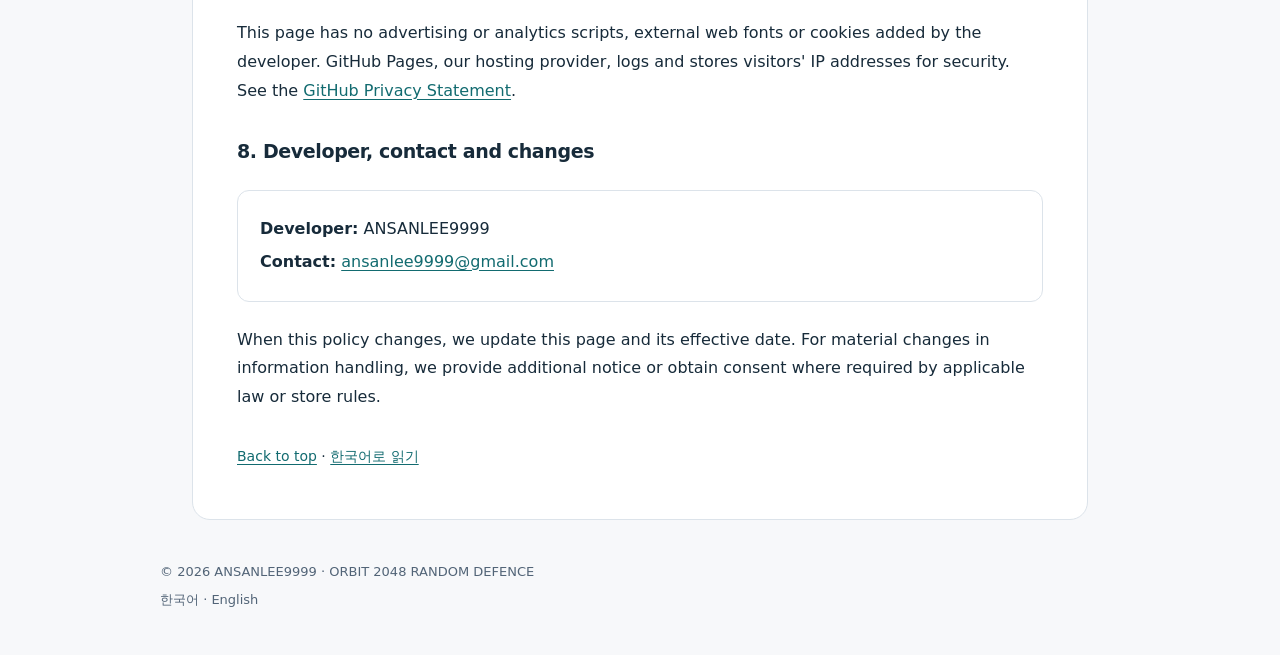
==== commit 829d06f1: "Clarify device-local block date and recorded nickname" ====
--- a/index.html
+++ b/index.html
@@ -24,7 +24,7 @@
       <p class="eyebrow">Privacy &amp; your game</p>
       <h1>개인정보처리방침</h1>
       <p class="app-name">ORBIT 2048 RANDOM DEFENCE</p>
-      <div class="meta"><span>시행일 · Effective: 2026-10-29 · v2026-10-29.1</span><span>ORBIT 2048 · com.ansanlee.orbit2048</span></div>
+      <div class="meta"><span>시행일 · Effective: 2026-10-29 · v2026-10-29.2</span><span>ORBIT 2048 · com.ansanlee.orbit2048</span></div>
       <p><a href="terms.html">이용약관 · Terms of Use</a></p>
     </div>
 
@@ -44,7 +44,7 @@
             <tr><th scope="row">플레이 기록</th><td>게임 중 입력·진행·광고 상태 이벤트, 시각·플랫폼·화면·빌드 정보, 게임 규칙·시드와 성능 표본을 담은 플레이 기록이 기기에 기본으로 자동 저장됩니다. 기록 확인과 문제 재현, 사용자가 선택한 내보내기에 사용합니다.</td></tr>
             <tr><th scope="row">온라인 협동</th><td>EOS Connect의 기기 기반 인증정보(Device ID)와 서비스 사용자 식별자(Product User ID), 기기 모델 정보, 별명, 방·접속 상태, 보드·점수 등 진행 정보를 접속 인증, 방 구성과 참여자 간 게임 동기화에 사용합니다. 통신 과정에서 IP 주소 등 네트워크 정보가 처리될 수 있습니다.</td></tr>
             <tr><th scope="row">선택형 닉네임 신고</th><td>닉네임 신고를 선택하면 신고자와 대상의 EOS 사용자 식별자(PUID), 확인된 닉네임과 고정된 신고 사유를 Epic의 EOS Reports 서비스에 전송합니다. 부정이용 대응, 이용자 보호와 약관 집행에 사용합니다. 이 신고에는 자유 서술, 방 코드나 플레이 기록을 첨부하지 않습니다. Epic은 접수 과정에서 신고 시각·처리 상태 등 서비스 운영 정보를 생성·처리할 수 있습니다.</td></tr>
-            <tr><th scope="row">기기 내 차단 목록</th><td>차단한 이용자의 서비스 식별자를 해시한 값과 표시 이름을 기기에 저장하여 닉네임을 숨기고 해당 이용자와의 연결을 제한하는 데 사용합니다. 차단 목록 자체는 별도로 서버나 Epic에 전송하지 않습니다. 차단 해제 시 해당 차단 목록 항목을 삭제합니다.</td></tr>
+            <tr><th scope="row">기기 내 차단 목록</th><td>차단한 이용자의 서비스 식별자를 해시한 값, 차단 당시 닉네임과 기기 기준 차단 시각을 기기에 저장하여 닉네임을 숨기고 해당 이용자와의 연결을 제한하는 데 사용합니다. 차단 목록 자체는 별도로 서버나 Epic에 전송하지 않습니다. 차단 해제 시 해당 차단 목록 항목을 삭제합니다.</td></tr>
             <tr><th scope="row">보상형 광고·동의 관리</th><td>Google Mobile Ads와 UMP는 IP 주소, 광고·앱 상호작용, 기기·계정 관련 식별자, 오류·성능 등 진단 정보와 동의 선택을 처리할 수 있습니다. 광고 제공·측정, 보상형 광고 운영, 부정행위 방지와 개인정보 선택 관리에 사용합니다.</td></tr>
             <tr><th scope="row">문의</th><td>이메일로 문의하면 회신 주소와 사용자가 보낸 내용·첨부자료를 문의 대응과 문제 해결에 사용합니다. 비밀번호나 인증코드 등 불필요한 민감정보는 보내지 마세요.</td></tr>
           </tbody>
@@ -124,7 +124,7 @@
             <tr><th scope="row">Play records</th><td>Records of inputs, progress and ad-status events, timestamps, platform, display and build information, game rules, seeds and performance samples are saved automatically on your device by default for reviewing play, reproducing problems and exports you choose to make.</td></tr>
             <tr><th scope="row">Online cooperation</th><td>EOS Connect device-based credentials (Device ID), service user identifiers (Product User ID), device-model information, nicknames, room and connection status, boards, scores and other progress are used for authentication, rooms and synchronization. Network information, including IP addresses, may be processed during communication.</td></tr>
             <tr><th scope="row">Optional nickname reports</th><td>If you choose to report a nickname, the reporter’s and reported player’s EOS user identifiers (PUIDs), the observed nickname and a fixed report reason are sent to Epic’s EOS Reports service to address misuse, protect players and enforce the terms. This report does not attach free-form comments, room codes or play logs. Epic may generate and process service information such as receipt times and processing status.</td></tr>
-            <tr><th scope="row">On-device blocklist</th><td>A hash of the blocked player’s service identifier and a display name are stored on this device to hide the nickname and restrict connections with that player. The blocklist itself is not separately sent to a server or to Epic. Unblocking removes that blocklist entry.</td></tr>
+            <tr><th scope="row">On-device blocklist</th><td>A hash of the blocked player’s service identifier, the nickname recorded when they were blocked and the device-reported blocking time are stored on this device to hide the nickname and restrict connections with that player. The blocklist itself is not separately sent to a server or to Epic. Unblocking removes that blocklist entry.</td></tr>
             <tr><th scope="row">Rewarded ads and consent</th><td>Google Mobile Ads and UMP may process IP addresses, ad/app interactions, device or account-related identifiers, diagnostic information and consent choices for ad delivery, measurement, rewarded advertising, fraud prevention and privacy-choice management.</td></tr>
             <tr><th scope="row">Support</th><td>If you email us, your reply address, message and any attachments you choose to send are used to respond and resolve the issue. Do not send passwords, verification codes or unnecessary sensitive information.</td></tr>
           </tbody>
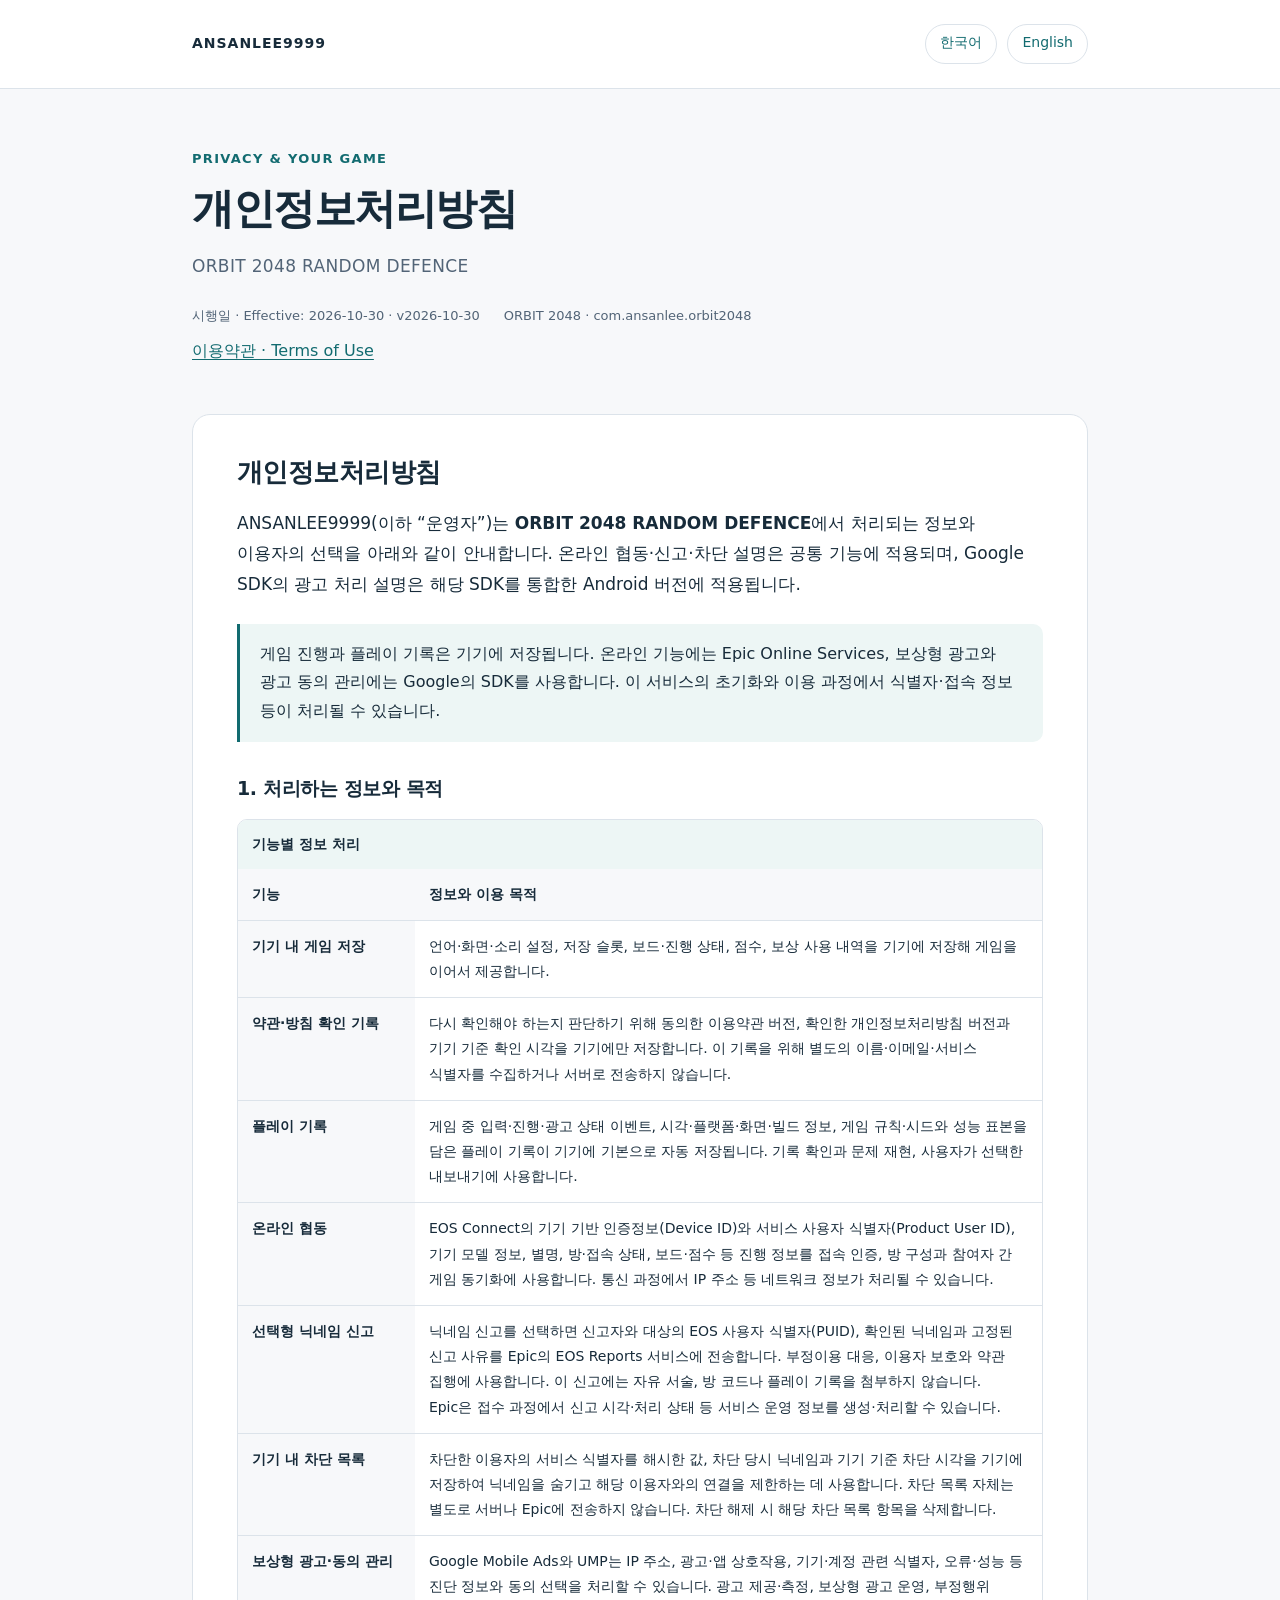
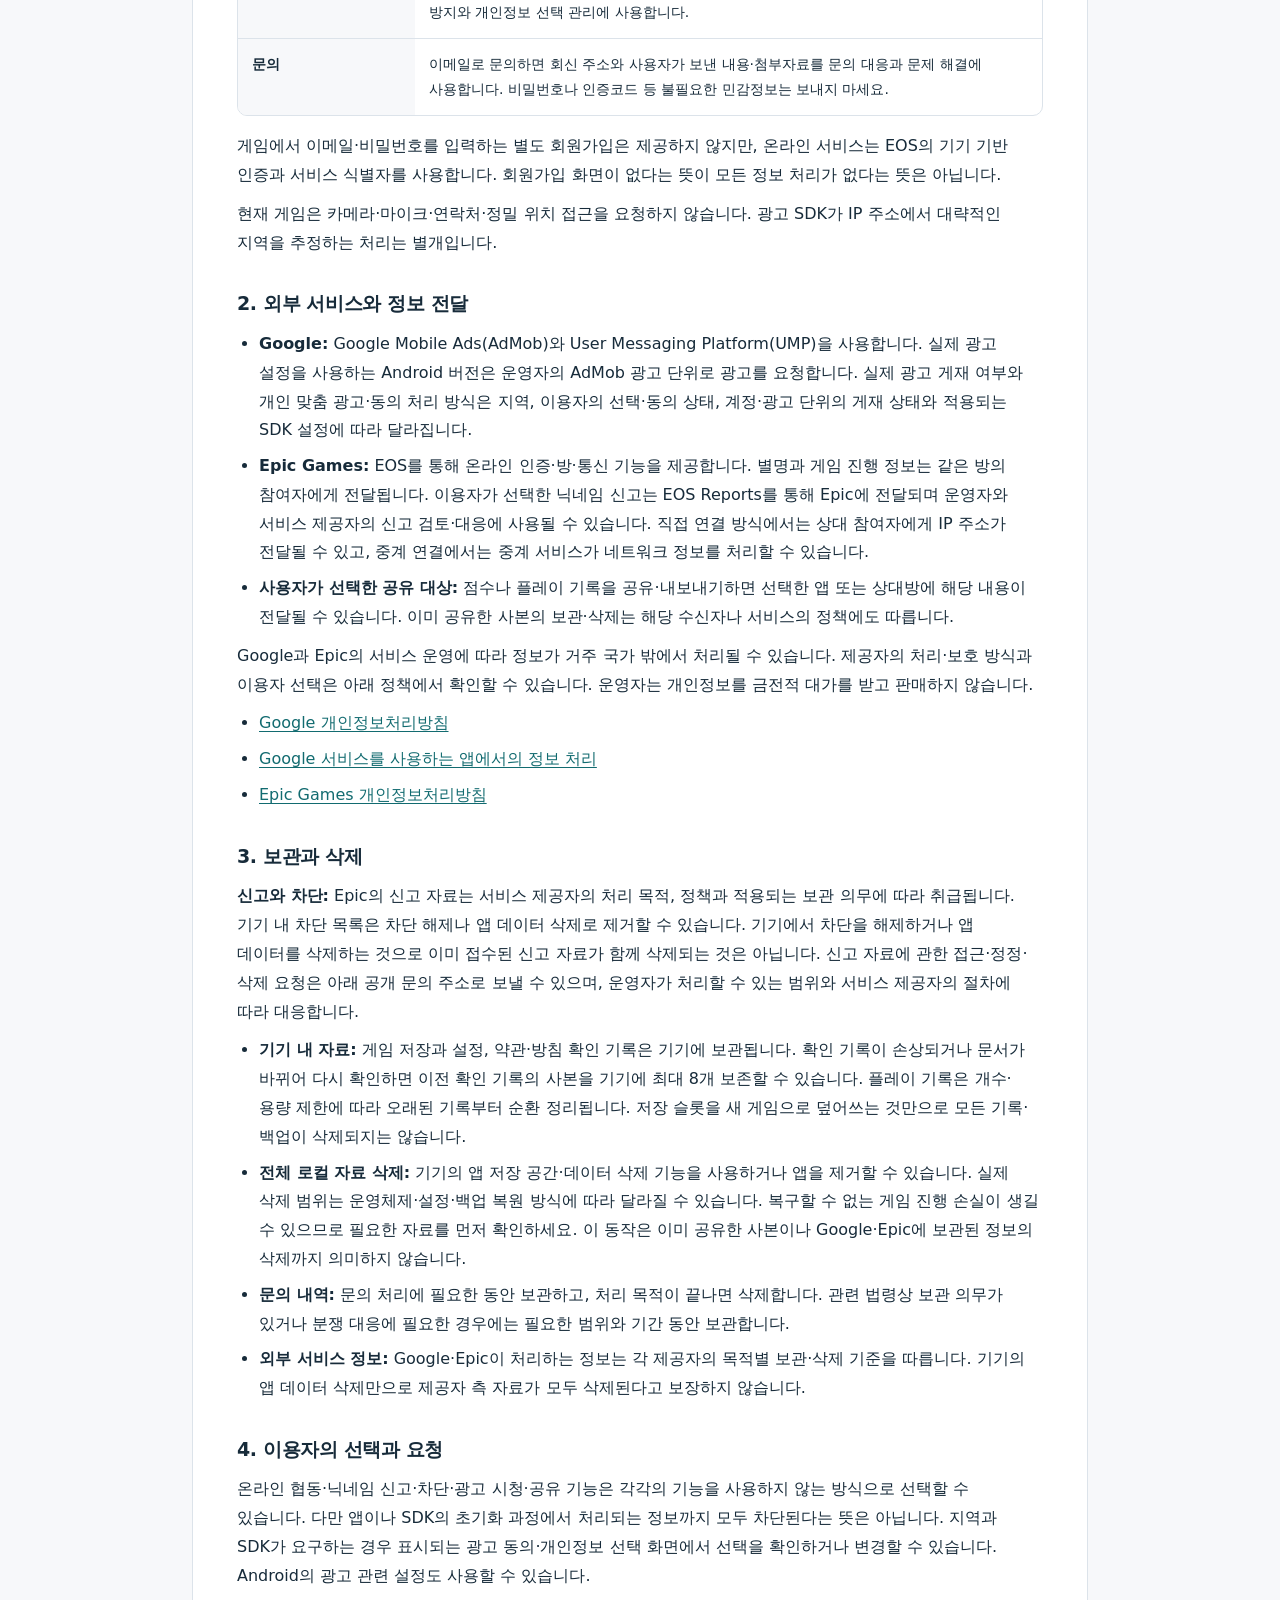
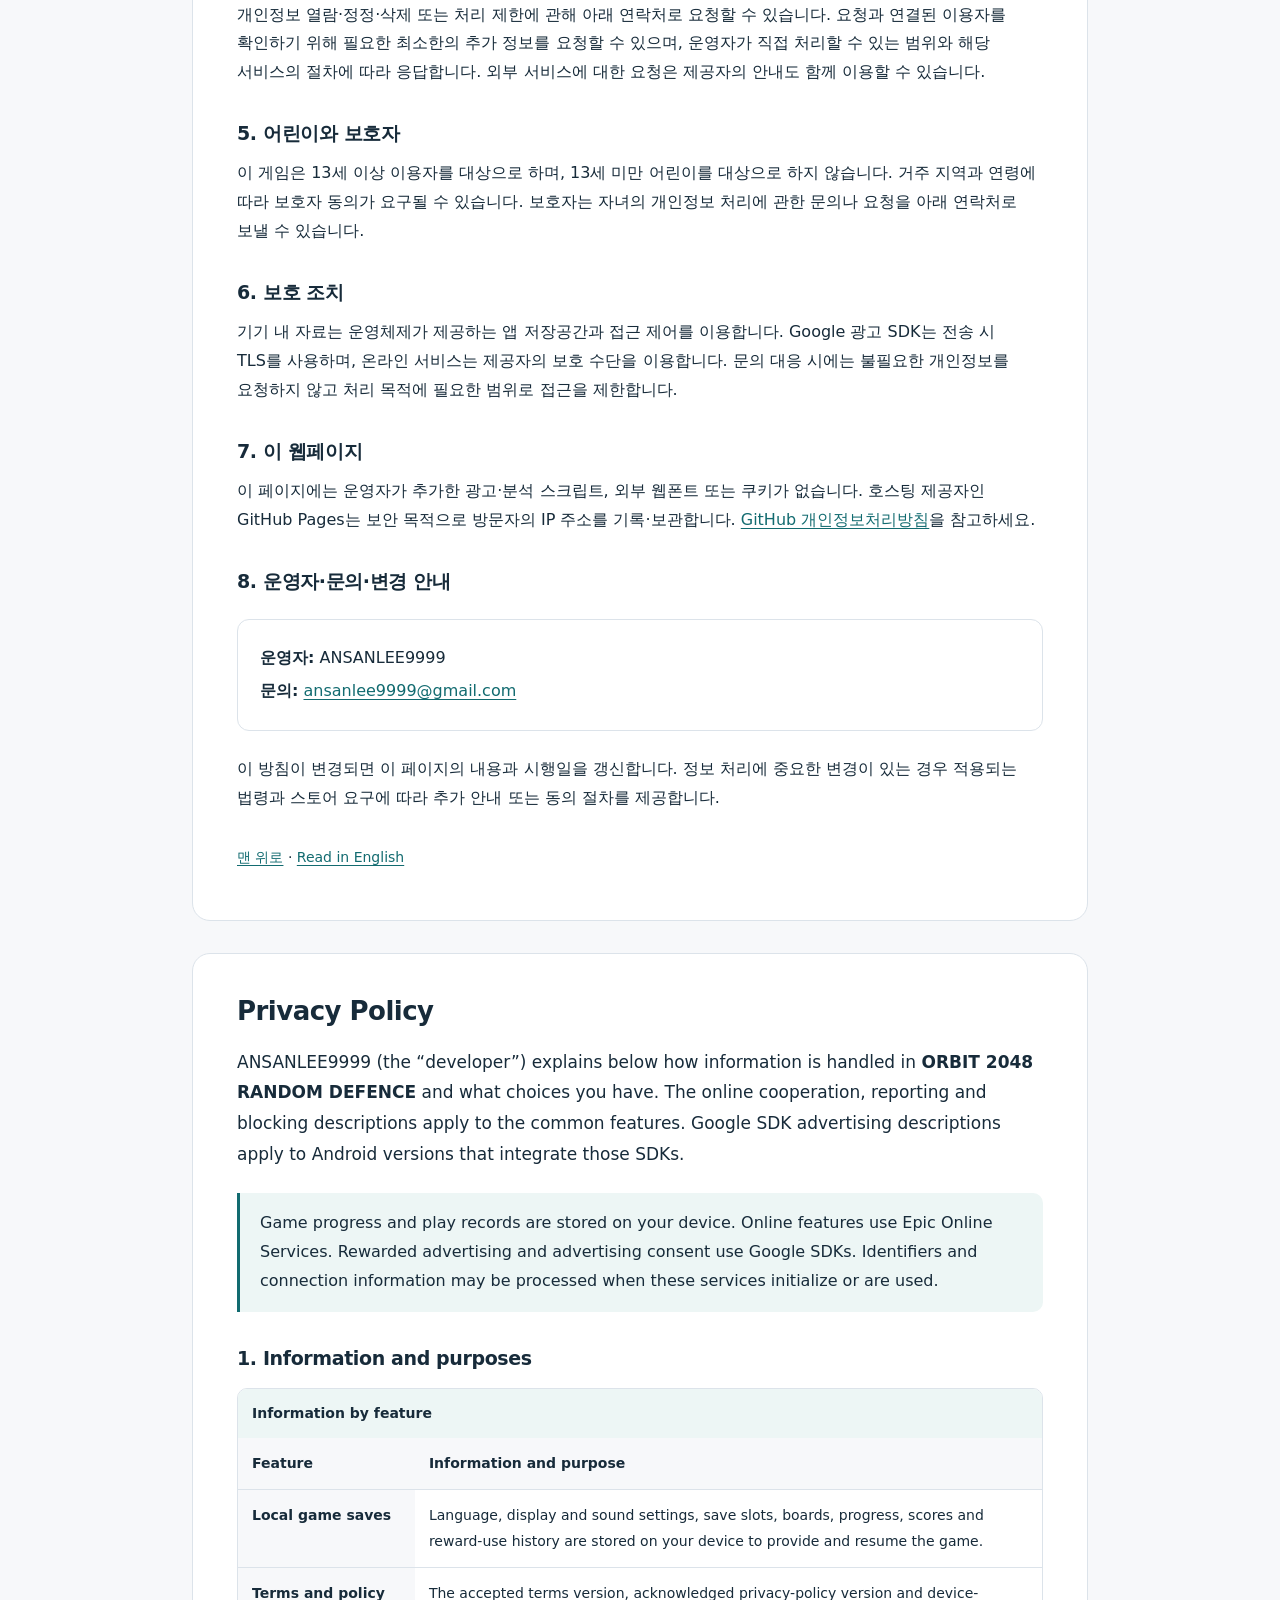
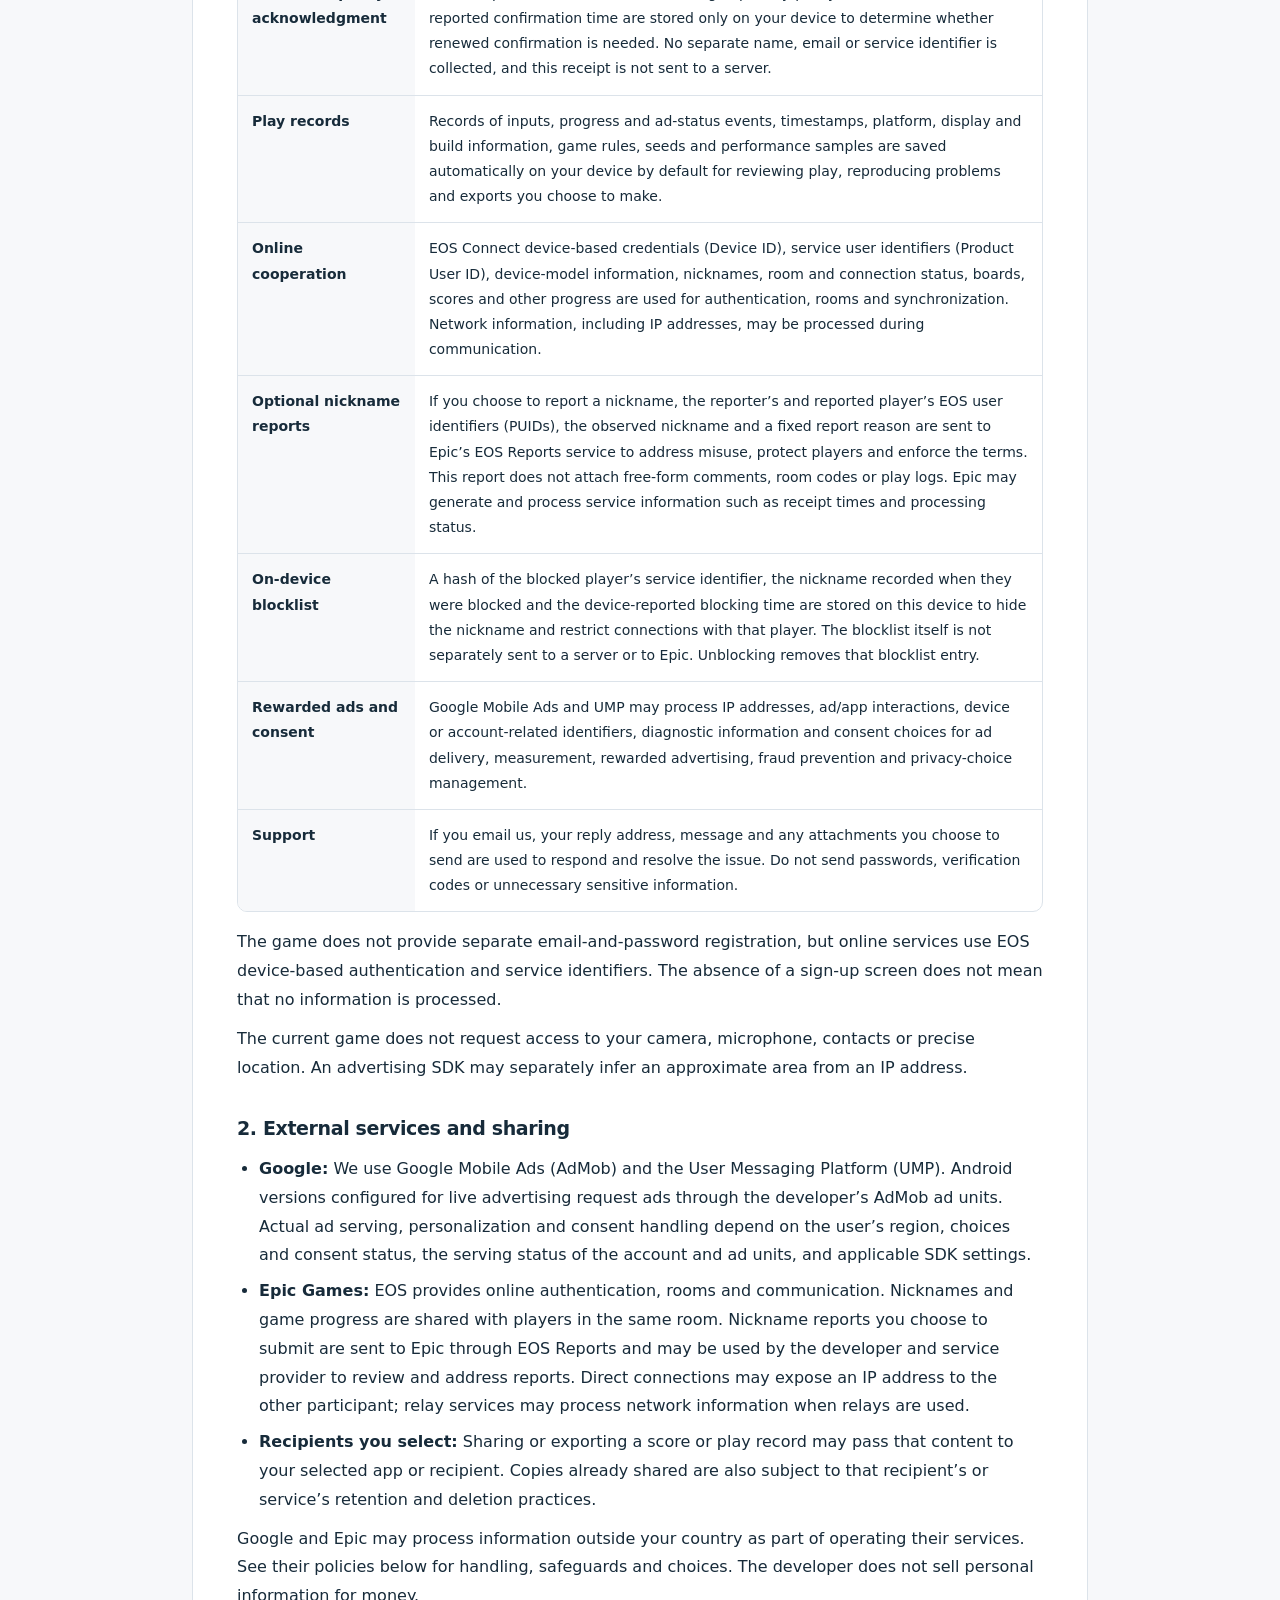
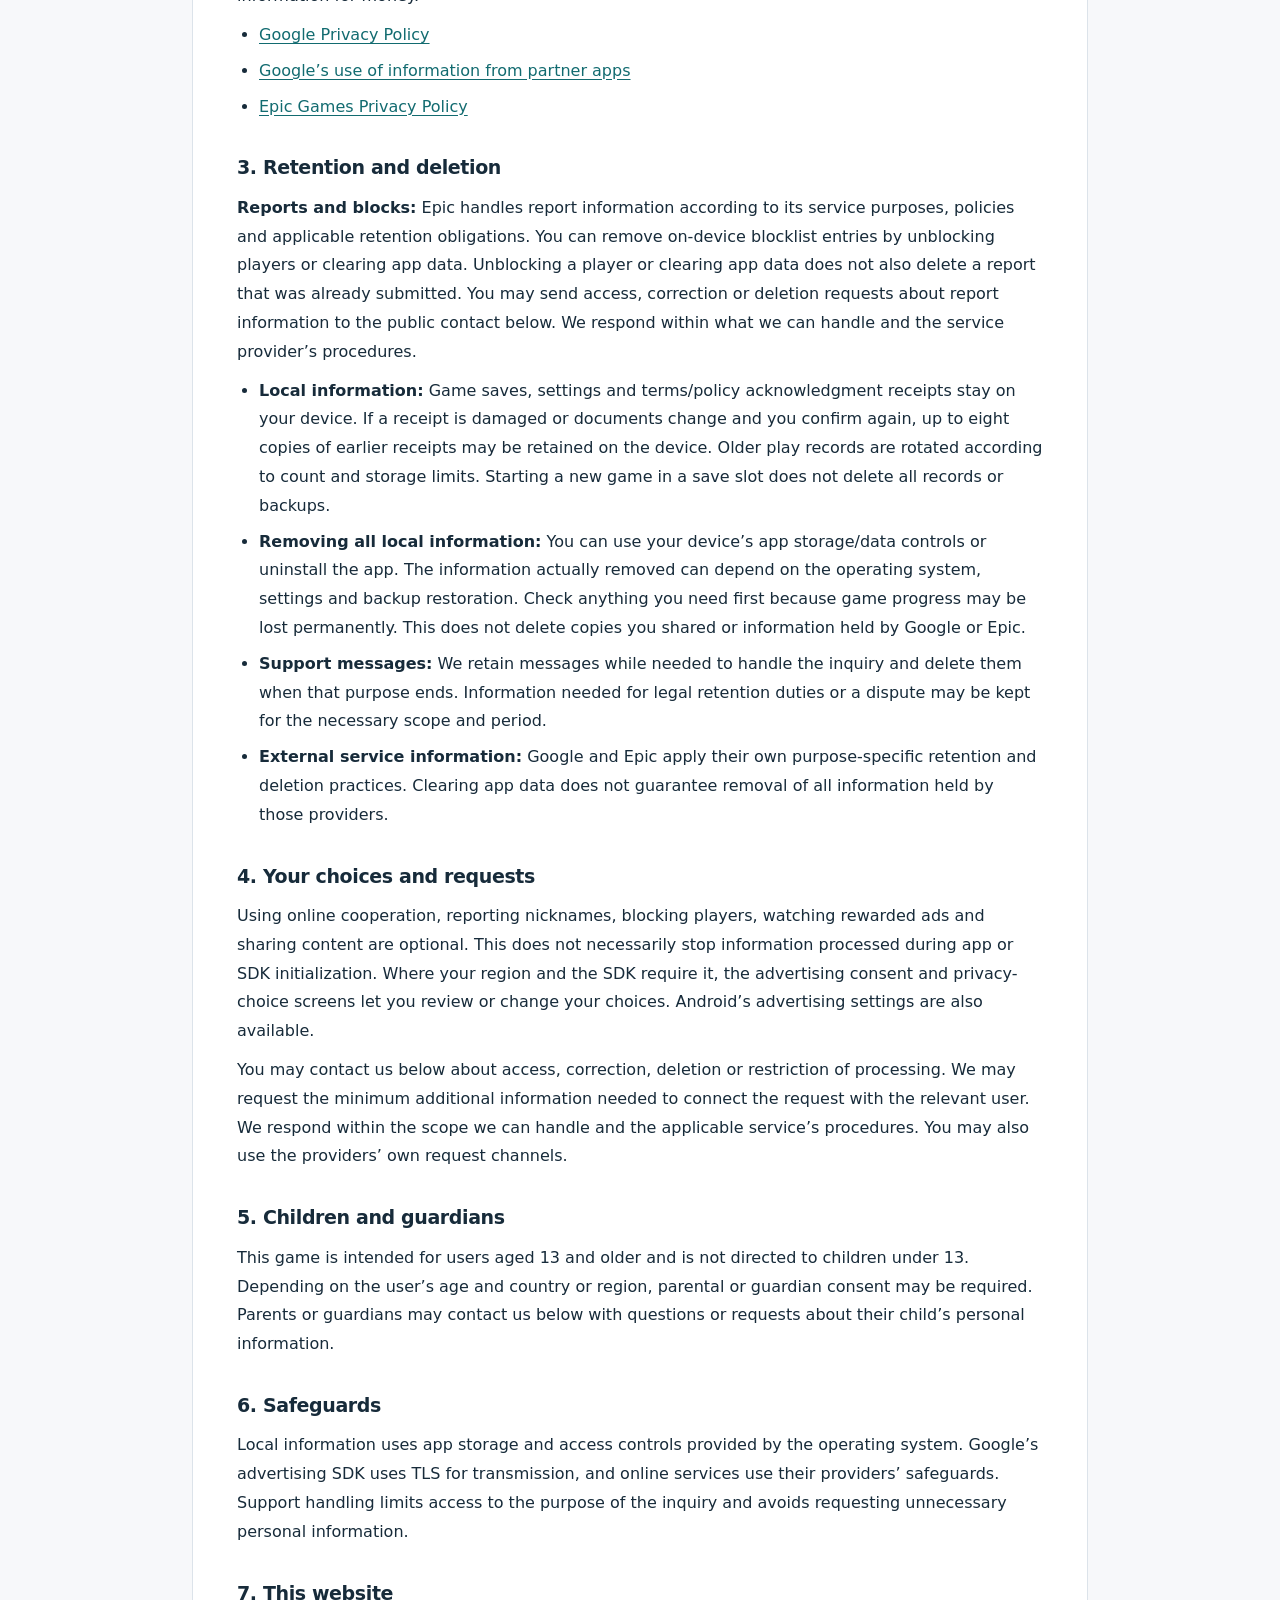
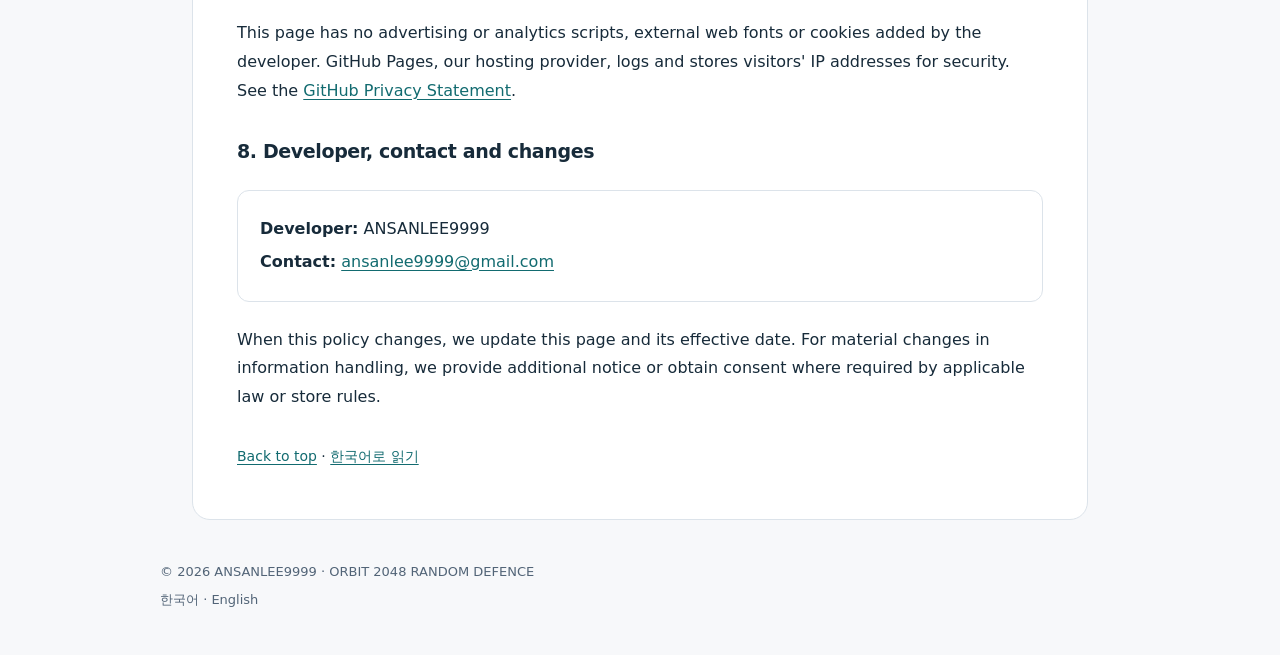
==== commit a70a28e6: "Describe developer ad units and separate privacy choices" ====
--- a/index.html
+++ b/index.html
@@ -24,7 +24,7 @@
       <p class="eyebrow">Privacy &amp; your game</p>
       <h1>개인정보처리방침</h1>
       <p class="app-name">ORBIT 2048 RANDOM DEFENCE</p>
-      <div class="meta"><span>시행일 · Effective: 2026-10-29 · v2026-10-29.2</span><span>ORBIT 2048 · com.ansanlee.orbit2048</span></div>
+      <div class="meta"><span>시행일 · Effective: 2026-10-30 · v2026-10-30</span><span>ORBIT 2048 · com.ansanlee.orbit2048</span></div>
       <p><a href="terms.html">이용약관 · Terms of Use</a></p>
     </div>
 
@@ -56,7 +56,7 @@
       <section class="section" aria-labelledby="ko-sharing">
         <h3 id="ko-sharing">2. 외부 서비스와 정보 전달</h3>
         <ul>
-          <li><strong>Google:</strong> Google Mobile Ads(AdMob)와 User Messaging Platform(UMP)을 사용합니다. 현재 Android 비공개 테스트 빌드는 Google의 공식 샘플 광고를 사용하며, 이 경우에도 SDK의 정보 처리가 모두 없어지는 것은 아닙니다. 개인 맞춤 광고와 동의 처리 방식은 지역, 이용자 선택 및 적용되는 SDK 설정에 따라 달라집니다.</li>
+          <li><strong>Google:</strong> Google Mobile Ads(AdMob)와 User Messaging Platform(UMP)을 사용합니다. 실제 광고 설정을 사용하는 Android 버전은 운영자의 AdMob 광고 단위로 광고를 요청합니다. 실제 광고 게재 여부와 개인 맞춤 광고·동의 처리 방식은 지역, 이용자의 선택·동의 상태, 계정·광고 단위의 게재 상태와 적용되는 SDK 설정에 따라 달라집니다.</li>
           <li><strong>Epic Games:</strong> EOS를 통해 온라인 인증·방·통신 기능을 제공합니다. 별명과 게임 진행 정보는 같은 방의 참여자에게 전달됩니다. 이용자가 선택한 닉네임 신고는 EOS Reports를 통해 Epic에 전달되며 운영자와 서비스 제공자의 신고 검토·대응에 사용될 수 있습니다. 직접 연결 방식에서는 상대 참여자에게 IP 주소가 전달될 수 있고, 중계 연결에서는 중계 서비스가 네트워크 정보를 처리할 수 있습니다.</li>
           <li><strong>사용자가 선택한 공유 대상:</strong> 점수나 플레이 기록을 공유·내보내기하면 선택한 앱 또는 상대방에 해당 내용이 전달될 수 있습니다. 이미 공유한 사본의 보관·삭제는 해당 수신자나 서비스의 정책에도 따릅니다.</li>
         </ul>
@@ -136,7 +136,7 @@
       <section class="section" aria-labelledby="en-sharing">
         <h3 id="en-sharing">2. External services and sharing</h3>
         <ul>
-          <li><strong>Google:</strong> We use Google Mobile Ads (AdMob) and the User Messaging Platform (UMP). The current Android closed-test build uses Google's official sample ads; this does not eliminate all SDK information processing. Ad personalization and consent handling depend on your region, choices and applicable SDK settings.</li>
+          <li><strong>Google:</strong> We use Google Mobile Ads (AdMob) and the User Messaging Platform (UMP). Android versions configured for live advertising request ads through the developer’s AdMob ad units. Actual ad serving, personalization and consent handling depend on the user’s region, choices and consent status, the serving status of the account and ad units, and applicable SDK settings.</li>
           <li><strong>Epic Games:</strong> EOS provides online authentication, rooms and communication. Nicknames and game progress are shared with players in the same room. Nickname reports you choose to submit are sent to Epic through EOS Reports and may be used by the developer and service provider to review and address reports. Direct connections may expose an IP address to the other participant; relay services may process network information when relays are used.</li>
           <li><strong>Recipients you select:</strong> Sharing or exporting a score or play record may pass that content to your selected app or recipient. Copies already shared are also subject to that recipient’s or service’s retention and deletion practices.</li>
         </ul>
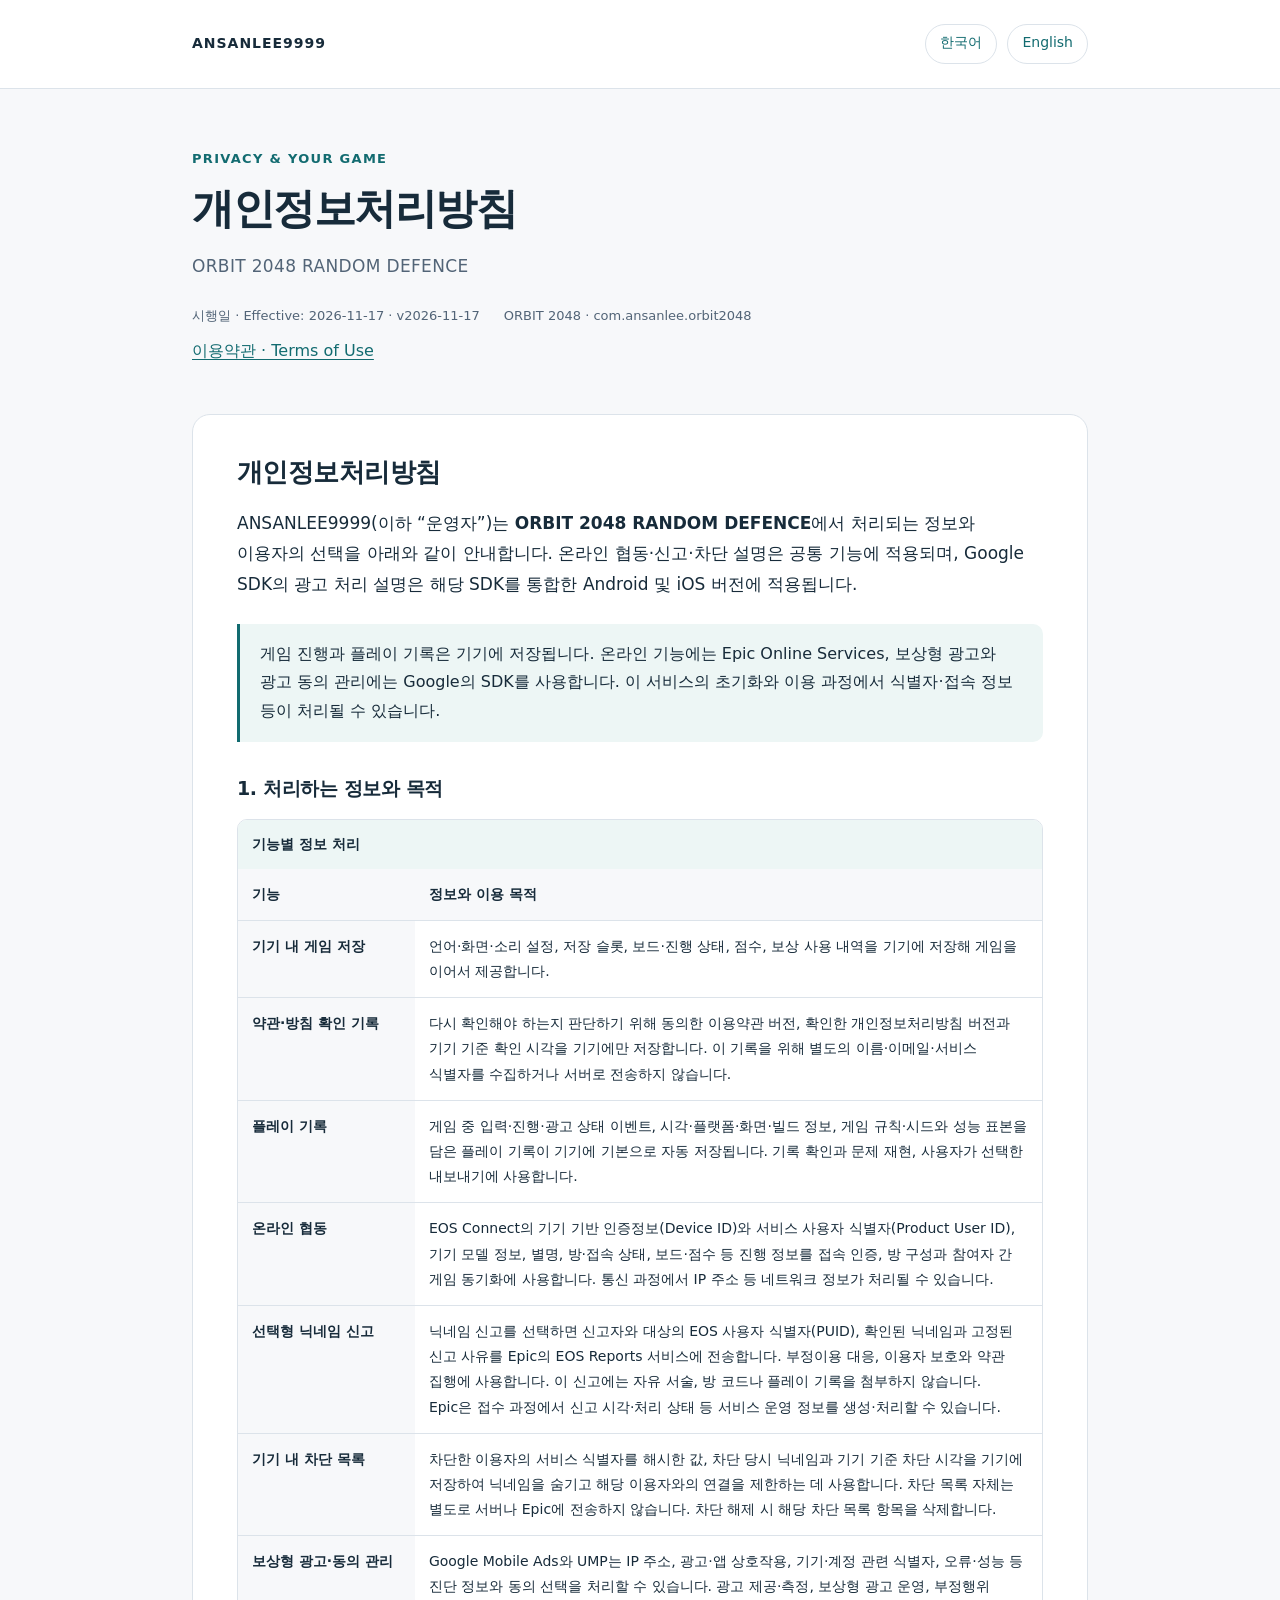
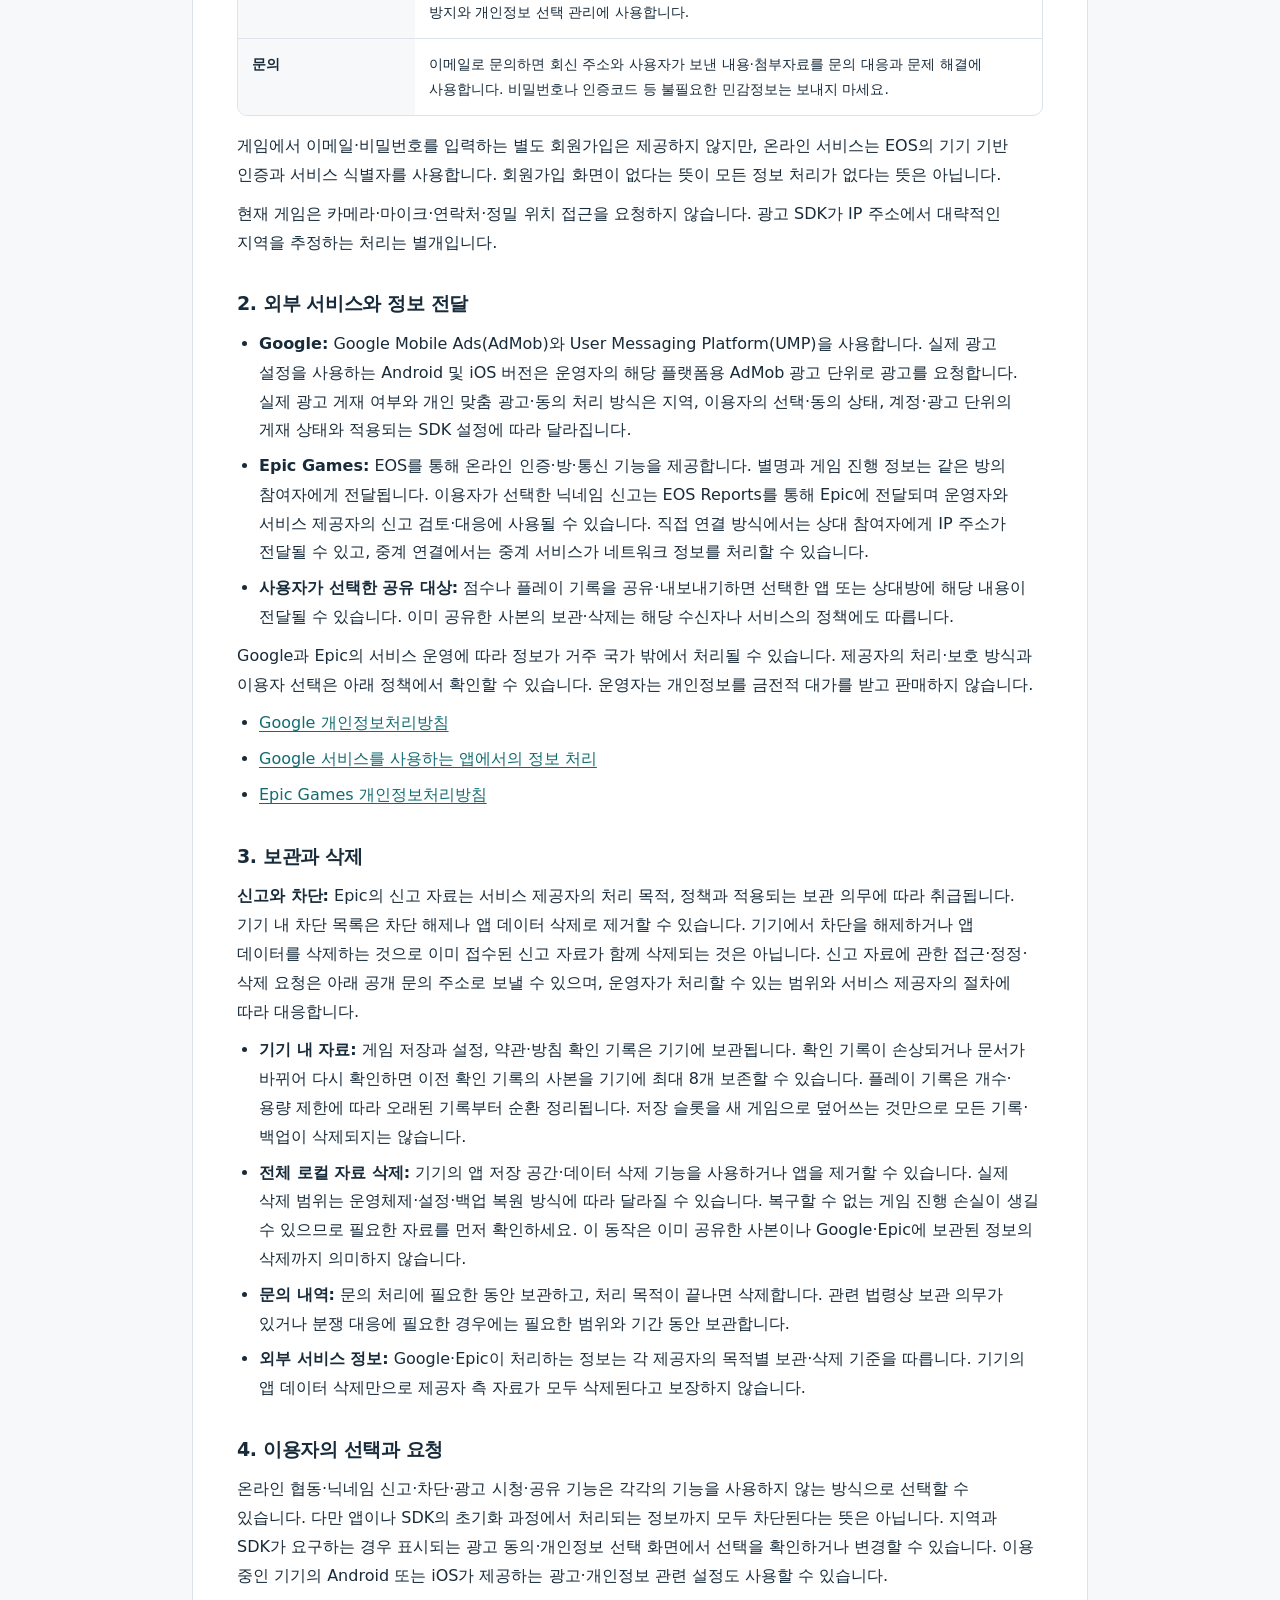
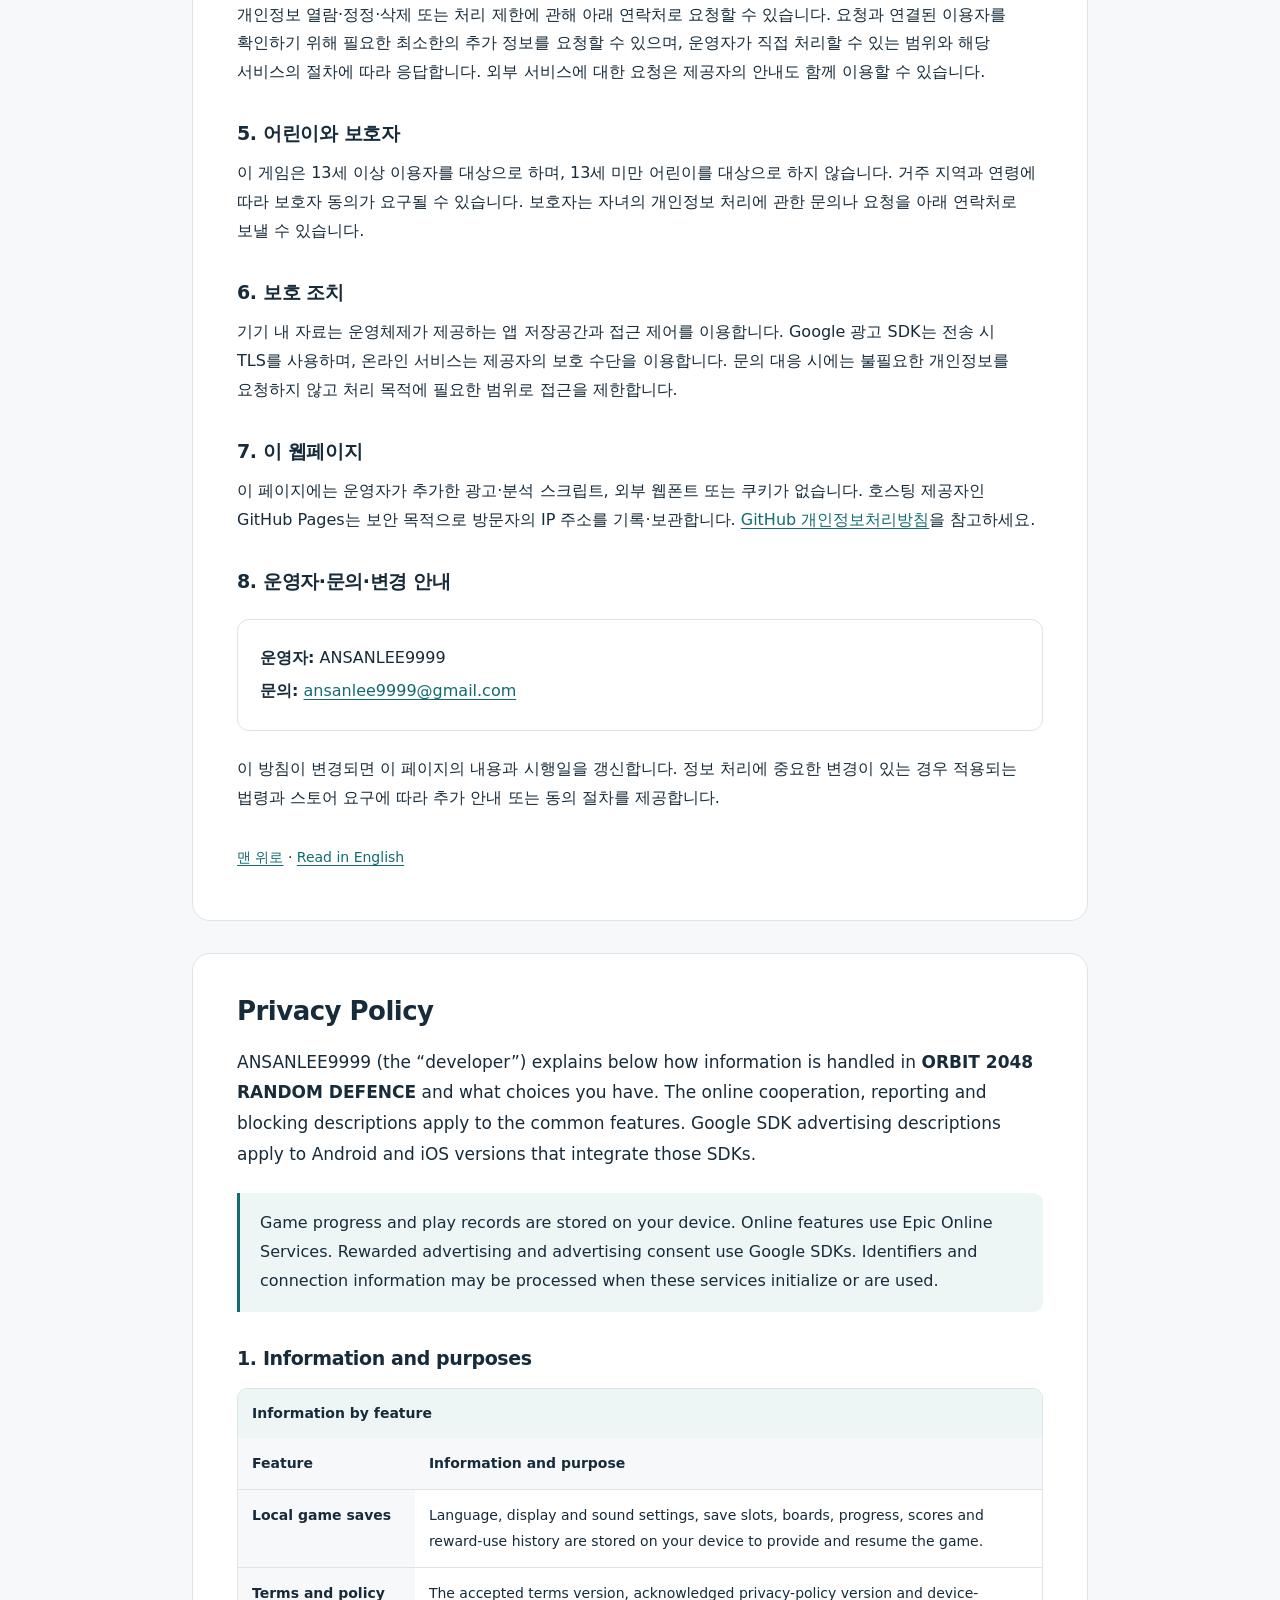
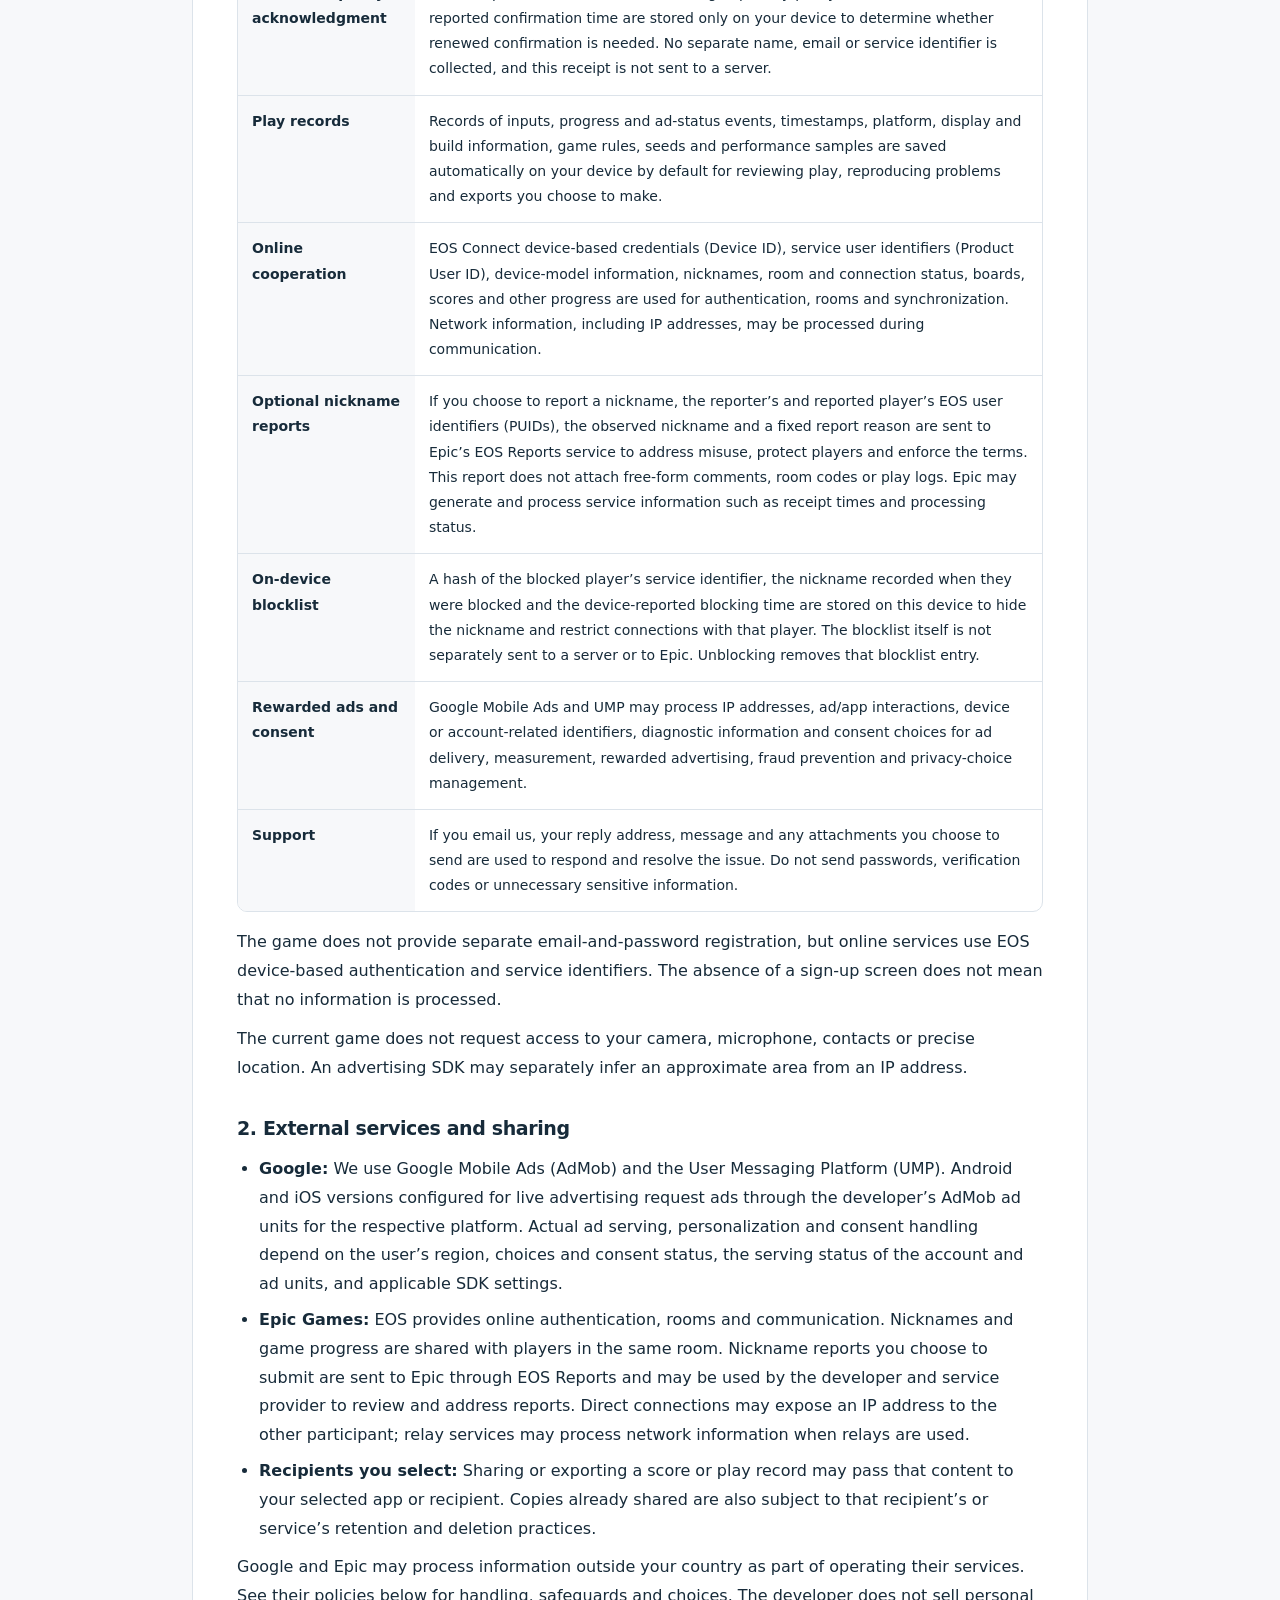
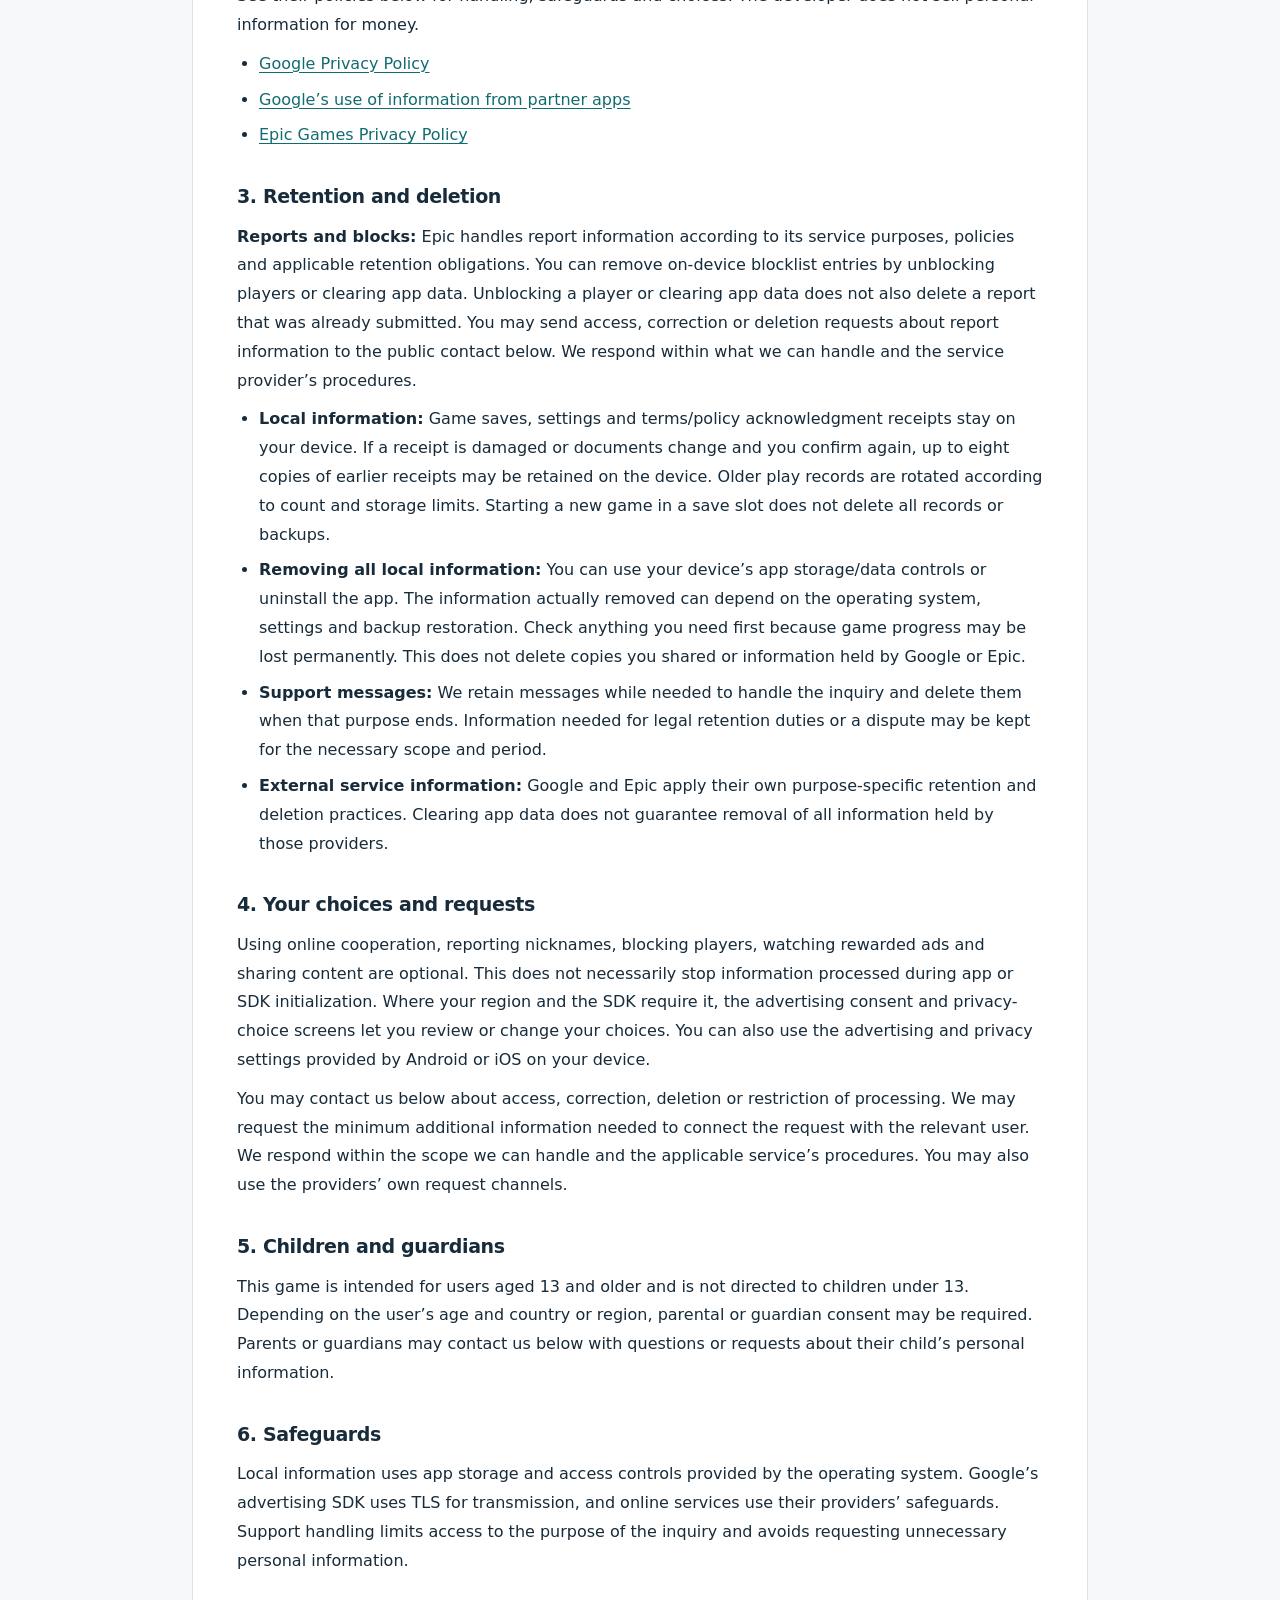
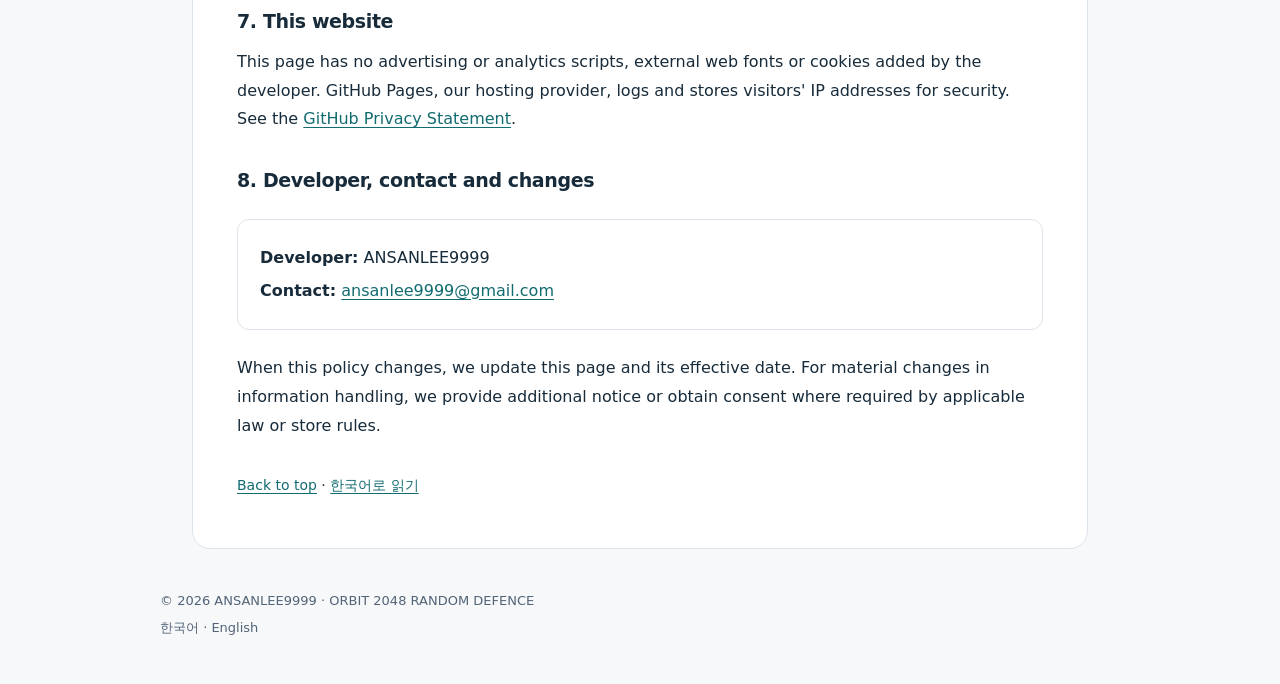
==== commit 83000099: "Clarify iOS advertising privacy disclosures" ====
--- a/index.html
+++ b/index.html
@@ -24,13 +24,13 @@
       <p class="eyebrow">Privacy &amp; your game</p>
       <h1>개인정보처리방침</h1>
       <p class="app-name">ORBIT 2048 RANDOM DEFENCE</p>
-      <div class="meta"><span>시행일 · Effective: 2026-10-30 · v2026-10-30</span><span>ORBIT 2048 · com.ansanlee.orbit2048</span></div>
+      <div class="meta"><span>시행일 · Effective: 2026-11-17 · v2026-11-17</span><span>ORBIT 2048 · com.ansanlee.orbit2048</span></div>
       <p><a href="terms.html">이용약관 · Terms of Use</a></p>
     </div>
 
 <article class="policy" id="ko" lang="ko" aria-labelledby="ko-title">
       <h2 id="ko-title">개인정보처리방침</h2>
-      <p class="intro">ANSANLEE9999(이하 “운영자”)는 <strong>ORBIT 2048 RANDOM DEFENCE</strong>에서 처리되는 정보와 이용자의 선택을 아래와 같이 안내합니다. 온라인 협동·신고·차단 설명은 공통 기능에 적용되며, Google SDK의 광고 처리 설명은 해당 SDK를 통합한 Android 버전에 적용됩니다.</p>
+      <p class="intro">ANSANLEE9999(이하 “운영자”)는 <strong>ORBIT 2048 RANDOM DEFENCE</strong>에서 처리되는 정보와 이용자의 선택을 아래와 같이 안내합니다. 온라인 협동·신고·차단 설명은 공통 기능에 적용되며, Google SDK의 광고 처리 설명은 해당 SDK를 통합한 Android 및 iOS 버전에 적용됩니다.</p>
       <div class="summary"><p>게임 진행과 플레이 기록은 기기에 저장됩니다. 온라인 기능에는 Epic Online Services, 보상형 광고와 광고 동의 관리에는 Google의 SDK를 사용합니다. 이 서비스의 초기화와 이용 과정에서 식별자·접속 정보 등이 처리될 수 있습니다.</p></div>
 
       <section class="section" aria-labelledby="ko-collect">
@@ -56,7 +56,7 @@
       <section class="section" aria-labelledby="ko-sharing">
         <h3 id="ko-sharing">2. 외부 서비스와 정보 전달</h3>
         <ul>
-          <li><strong>Google:</strong> Google Mobile Ads(AdMob)와 User Messaging Platform(UMP)을 사용합니다. 실제 광고 설정을 사용하는 Android 버전은 운영자의 AdMob 광고 단위로 광고를 요청합니다. 실제 광고 게재 여부와 개인 맞춤 광고·동의 처리 방식은 지역, 이용자의 선택·동의 상태, 계정·광고 단위의 게재 상태와 적용되는 SDK 설정에 따라 달라집니다.</li>
+          <li><strong>Google:</strong> Google Mobile Ads(AdMob)와 User Messaging Platform(UMP)을 사용합니다. 실제 광고 설정을 사용하는 Android 및 iOS 버전은 운영자의 해당 플랫폼용 AdMob 광고 단위로 광고를 요청합니다. 실제 광고 게재 여부와 개인 맞춤 광고·동의 처리 방식은 지역, 이용자의 선택·동의 상태, 계정·광고 단위의 게재 상태와 적용되는 SDK 설정에 따라 달라집니다.</li>
           <li><strong>Epic Games:</strong> EOS를 통해 온라인 인증·방·통신 기능을 제공합니다. 별명과 게임 진행 정보는 같은 방의 참여자에게 전달됩니다. 이용자가 선택한 닉네임 신고는 EOS Reports를 통해 Epic에 전달되며 운영자와 서비스 제공자의 신고 검토·대응에 사용될 수 있습니다. 직접 연결 방식에서는 상대 참여자에게 IP 주소가 전달될 수 있고, 중계 연결에서는 중계 서비스가 네트워크 정보를 처리할 수 있습니다.</li>
           <li><strong>사용자가 선택한 공유 대상:</strong> 점수나 플레이 기록을 공유·내보내기하면 선택한 앱 또는 상대방에 해당 내용이 전달될 수 있습니다. 이미 공유한 사본의 보관·삭제는 해당 수신자나 서비스의 정책에도 따릅니다.</li>
         </ul>
@@ -81,7 +81,7 @@
 
       <section class="section" aria-labelledby="ko-choices">
         <h3 id="ko-choices">4. 이용자의 선택과 요청</h3>
-        <p>온라인 협동·닉네임 신고·차단·광고 시청·공유 기능은 각각의 기능을 사용하지 않는 방식으로 선택할 수 있습니다. 다만 앱이나 SDK의 초기화 과정에서 처리되는 정보까지 모두 차단된다는 뜻은 아닙니다. 지역과 SDK가 요구하는 경우 표시되는 광고 동의·개인정보 선택 화면에서 선택을 확인하거나 변경할 수 있습니다. Android의 광고 관련 설정도 사용할 수 있습니다.</p>
+        <p>온라인 협동·닉네임 신고·차단·광고 시청·공유 기능은 각각의 기능을 사용하지 않는 방식으로 선택할 수 있습니다. 다만 앱이나 SDK의 초기화 과정에서 처리되는 정보까지 모두 차단된다는 뜻은 아닙니다. 지역과 SDK가 요구하는 경우 표시되는 광고 동의·개인정보 선택 화면에서 선택을 확인하거나 변경할 수 있습니다. 이용 중인 기기의 Android 또는 iOS가 제공하는 광고·개인정보 관련 설정도 사용할 수 있습니다.</p>
         <p>개인정보 열람·정정·삭제 또는 처리 제한에 관해 아래 연락처로 요청할 수 있습니다. 요청과 연결된 이용자를 확인하기 위해 필요한 최소한의 추가 정보를 요청할 수 있으며, 운영자가 직접 처리할 수 있는 범위와 해당 서비스의 절차에 따라 응답합니다. 외부 서비스에 대한 요청은 제공자의 안내도 함께 이용할 수 있습니다.</p>
       </section>
 
@@ -110,7 +110,7 @@
 
     <article class="policy" id="en" lang="en" aria-labelledby="en-title">
       <h2 id="en-title">Privacy Policy</h2>
-      <p class="intro">ANSANLEE9999 (the “developer”) explains below how information is handled in <strong>ORBIT 2048 RANDOM DEFENCE</strong> and what choices you have. The online cooperation, reporting and blocking descriptions apply to the common features. Google SDK advertising descriptions apply to Android versions that integrate those SDKs.</p>
+      <p class="intro">ANSANLEE9999 (the “developer”) explains below how information is handled in <strong>ORBIT 2048 RANDOM DEFENCE</strong> and what choices you have. The online cooperation, reporting and blocking descriptions apply to the common features. Google SDK advertising descriptions apply to Android and iOS versions that integrate those SDKs.</p>
       <div class="summary"><p>Game progress and play records are stored on your device. Online features use Epic Online Services. Rewarded advertising and advertising consent use Google SDKs. Identifiers and connection information may be processed when these services initialize or are used.</p></div>
 
       <section class="section" aria-labelledby="en-collect">
@@ -136,7 +136,7 @@
       <section class="section" aria-labelledby="en-sharing">
         <h3 id="en-sharing">2. External services and sharing</h3>
         <ul>
-          <li><strong>Google:</strong> We use Google Mobile Ads (AdMob) and the User Messaging Platform (UMP). Android versions configured for live advertising request ads through the developer’s AdMob ad units. Actual ad serving, personalization and consent handling depend on the user’s region, choices and consent status, the serving status of the account and ad units, and applicable SDK settings.</li>
+          <li><strong>Google:</strong> We use Google Mobile Ads (AdMob) and the User Messaging Platform (UMP). Android and iOS versions configured for live advertising request ads through the developer’s AdMob ad units for the respective platform. Actual ad serving, personalization and consent handling depend on the user’s region, choices and consent status, the serving status of the account and ad units, and applicable SDK settings.</li>
           <li><strong>Epic Games:</strong> EOS provides online authentication, rooms and communication. Nicknames and game progress are shared with players in the same room. Nickname reports you choose to submit are sent to Epic through EOS Reports and may be used by the developer and service provider to review and address reports. Direct connections may expose an IP address to the other participant; relay services may process network information when relays are used.</li>
           <li><strong>Recipients you select:</strong> Sharing or exporting a score or play record may pass that content to your selected app or recipient. Copies already shared are also subject to that recipient’s or service’s retention and deletion practices.</li>
         </ul>
@@ -161,7 +161,7 @@
 
       <section class="section" aria-labelledby="en-choices">
         <h3 id="en-choices">4. Your choices and requests</h3>
-        <p>Using online cooperation, reporting nicknames, blocking players, watching rewarded ads and sharing content are optional. This does not necessarily stop information processed during app or SDK initialization. Where your region and the SDK require it, the advertising consent and privacy-choice screens let you review or change your choices. Android’s advertising settings are also available.</p>
+        <p>Using online cooperation, reporting nicknames, blocking players, watching rewarded ads and sharing content are optional. This does not necessarily stop information processed during app or SDK initialization. Where your region and the SDK require it, the advertising consent and privacy-choice screens let you review or change your choices. You can also use the advertising and privacy settings provided by Android or iOS on your device.</p>
         <p>You may contact us below about access, correction, deletion or restriction of processing. We may request the minimum additional information needed to connect the request with the relevant user. We respond within the scope we can handle and the applicable service’s procedures. You may also use the providers’ own request channels.</p>
       </section>
 
